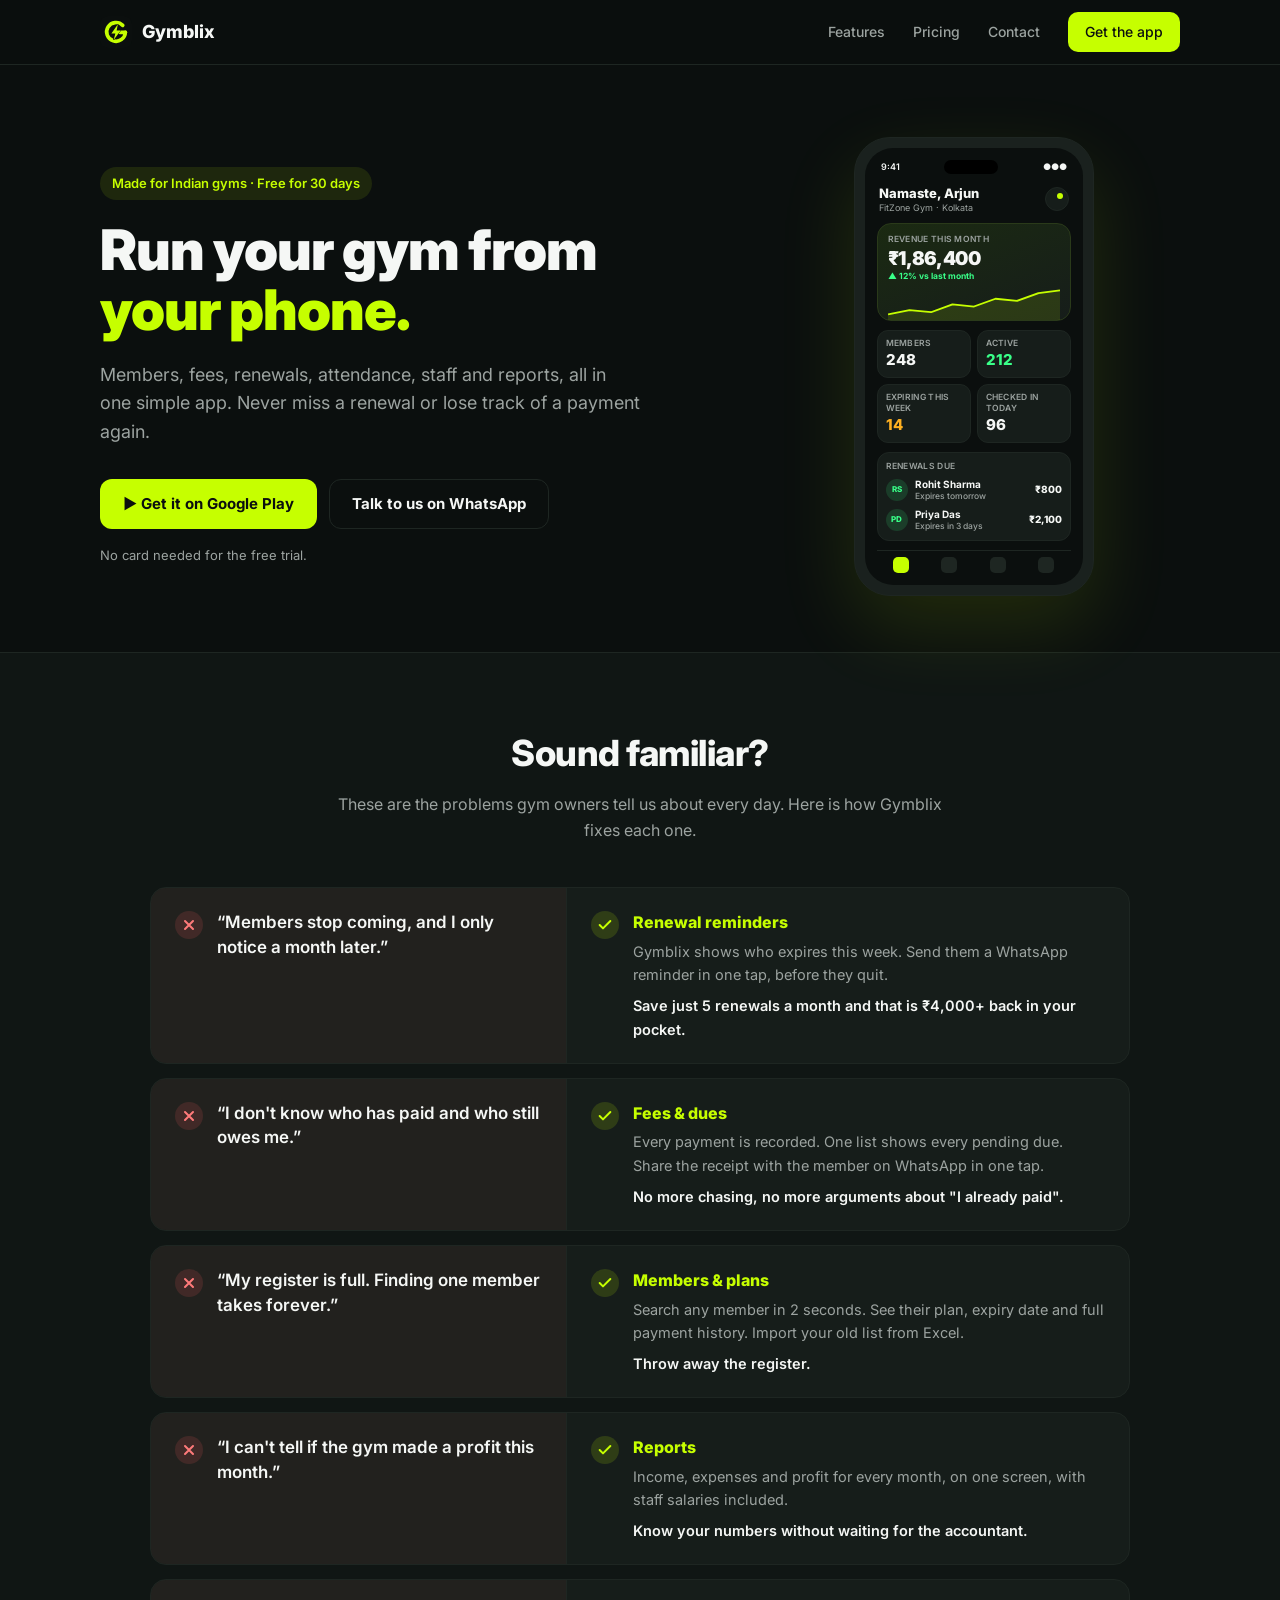
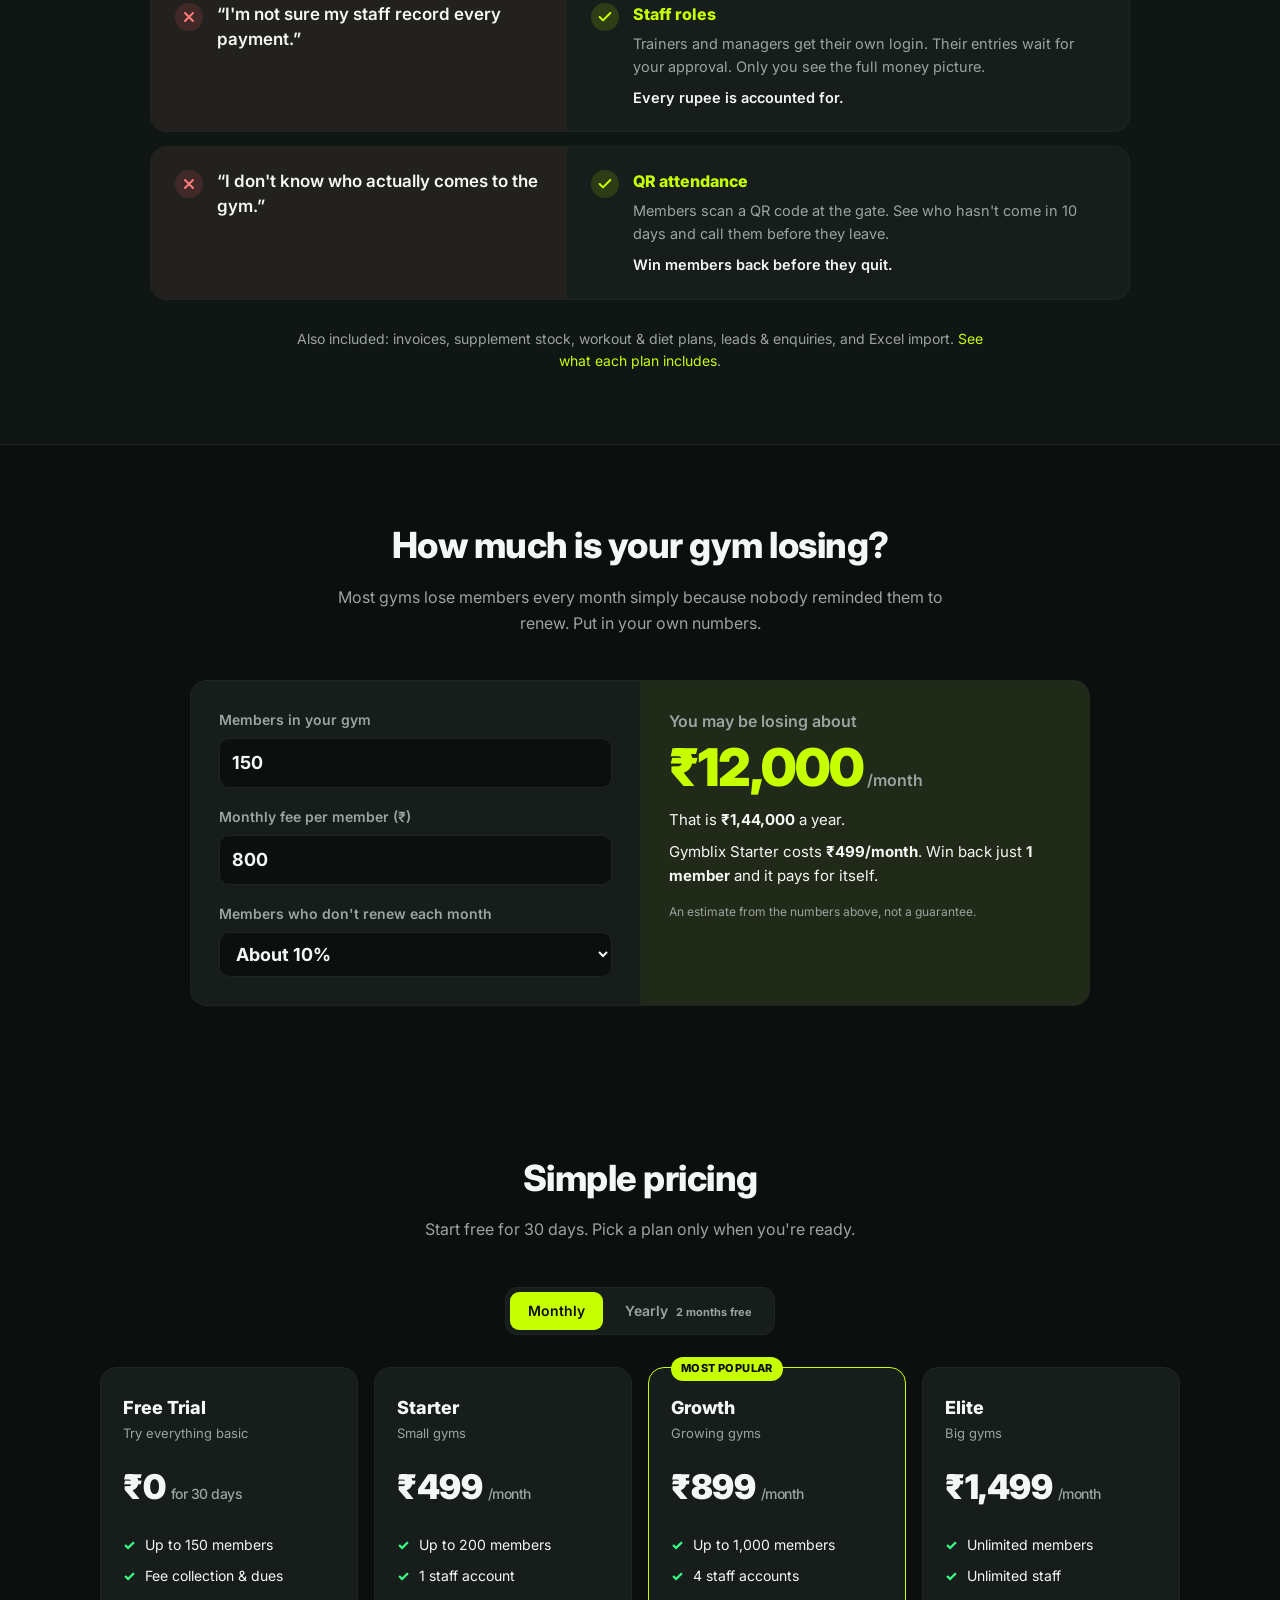
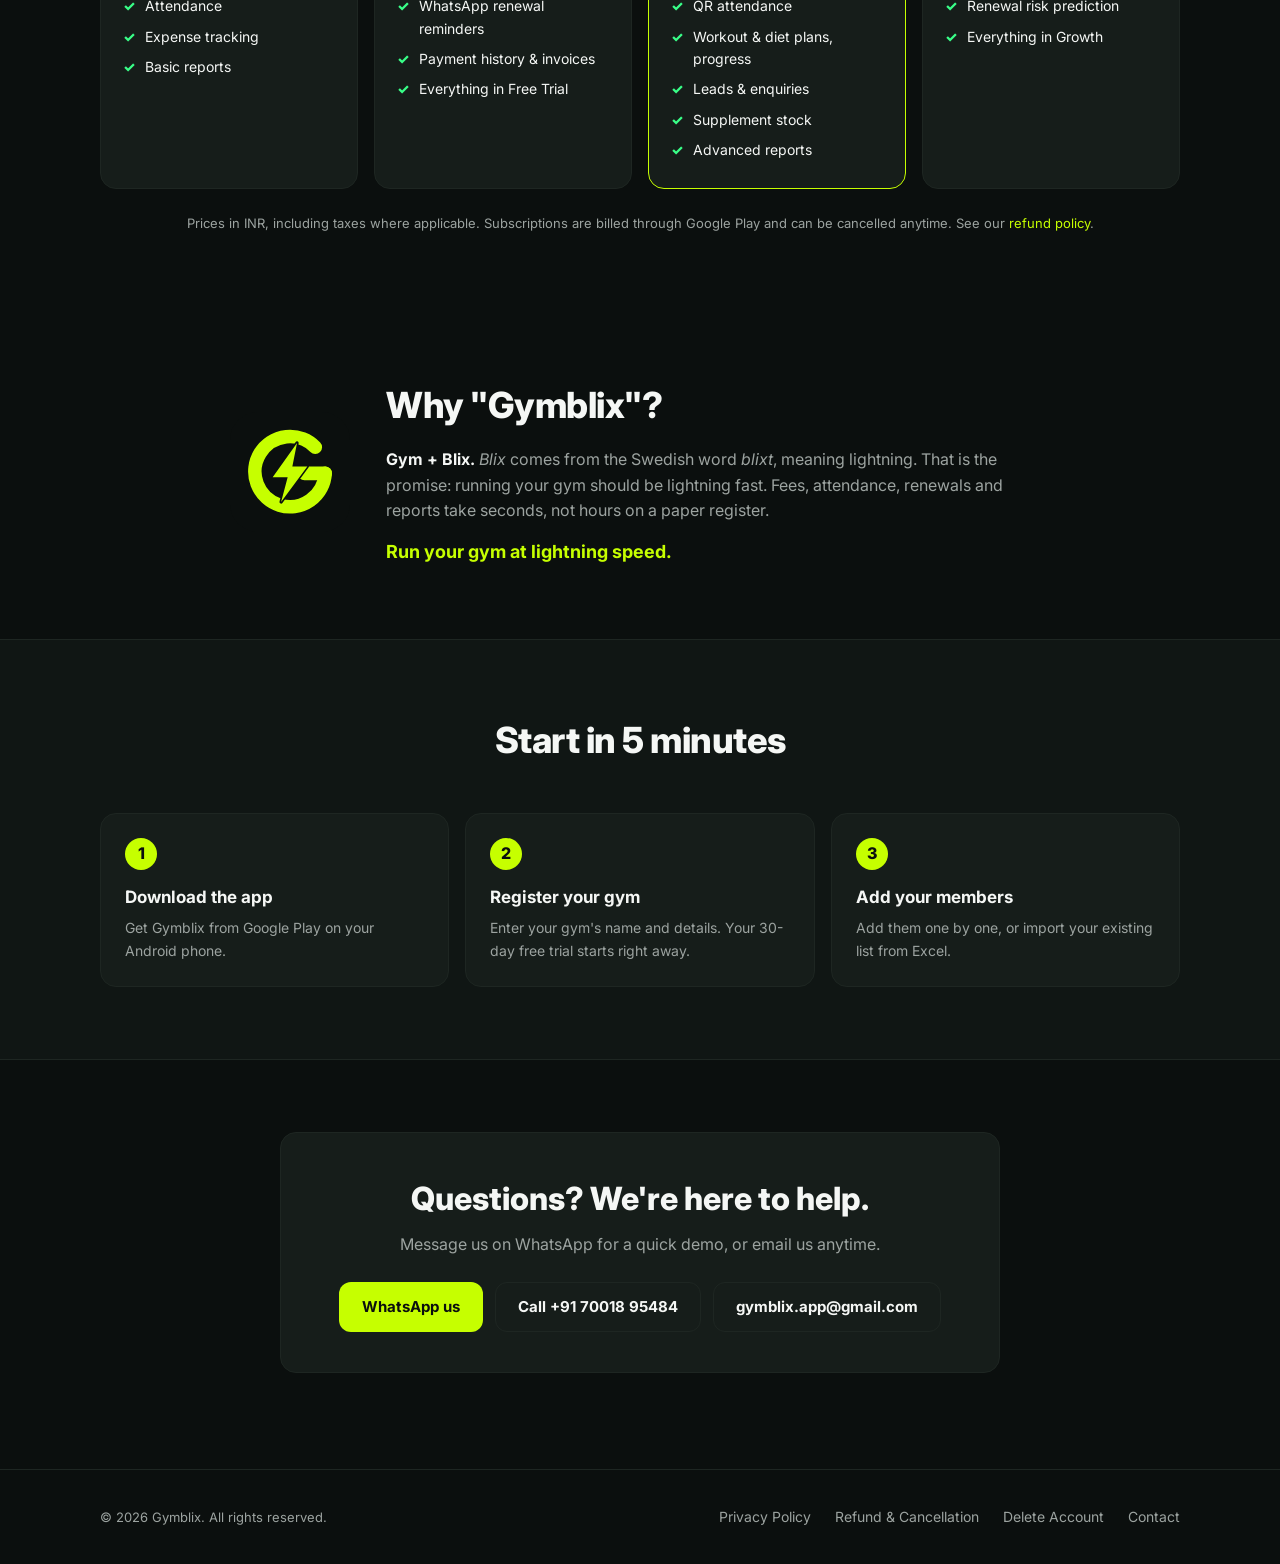
==== public/index.html @ 72734ed0 "feat(home): show gym owners' problems and how Gymblix solves each one The old features grid only lis" ====
<!DOCTYPE html>
<html lang="en">
<head>
<meta charset="utf-8">
<meta name="viewport" content="width=device-width, initial-scale=1">
<title>Gymblix — Gym Management App</title>
<meta name="description" content="Gymblix is a simple gym management app: members, fees, renewals, attendance, staff and reports in one place. Free for 30 days.">
<link rel="preconnect" href="https://fonts.googleapis.com">
<link rel="preconnect" href="https://fonts.gstatic.com" crossorigin>
<link href="https://fonts.googleapis.com/css2?family=Inter:wght@400;500;600;700;800;900&display=swap" rel="stylesheet">
<link rel="icon" type="image/svg+xml" href="assets/gymblix-logo.svg">
<link rel="icon" type="image/png" href="assets/gymblix-favicon.png">
<link rel="apple-touch-icon" href="assets/apple-touch-icon.png">
<link rel="stylesheet" href="styles.css">
</head>
<body>

<header class="site-header">
  <div class="container">
    <a class="logo" href="index.html"><img src="assets/gymblix-logo.svg" alt="">Gymblix</a>
    <nav class="nav">
      <a href="#features">Features</a>
      <a href="#pricing">Pricing</a>
      <a href="#contact">Contact</a>
      <!-- PLAY_STORE_LINK: works once the app is public on Google Play -->
      <a class="btn btn-primary btn-sm" href="https://play.google.com/store/apps/details?id=com.gymblix.app">Get the app</a>
    </nav>
  </div>
</header>

<main>

  <!-- Hero -->
  <div class="hero">
    <div class="container">
      <div>
        <span class="pill">Made for Indian gyms · Free for 30 days</span>
        <h1>Run your gym from <span>your phone.</span></h1>
        <p class="lead">
          Members, fees, renewals, attendance, staff and reports, all in one simple app.
          Never miss a renewal or lose track of a payment again.
        </p>
        <div class="hero-actions">
          <a class="btn btn-primary" href="https://play.google.com/store/apps/details?id=com.gymblix.app">▶ Get it on Google Play</a>
          <a class="btn btn-ghost" href="https://wa.me/917001895484" target="_blank" rel="noopener">Talk to us on WhatsApp</a>
        </div>
        <p class="hero-note">No card needed for the free trial.</p>
      </div>
      <div class="phone" role="img" aria-label="Gymblix dashboard: 248 members, 212 active, 14 expiring this week, ₹1,86,400 revenue this month">
        <div class="screen" aria-hidden="true">
          <div class="s-status"><span>9:41</span><span class="s-notch"></span><span>●●●</span></div>
          <div class="s-head">
            <div><div class="s-hi">Namaste, Arjun</div><div class="s-gym">FitZone Gym · Kolkata</div></div>
            <div class="s-bell"></div>
          </div>
          <div class="s-revenue">
            <div class="s-label">Revenue this month</div>
            <div class="s-big">₹1,86,400</div>
            <div class="s-up">▲ 12% vs last month</div>
            <svg viewBox="0 0 200 48" class="s-chart" preserveAspectRatio="none"><path d="M0 40 L25 34 L50 37 L75 26 L100 29 L125 18 L150 21 L175 10 L200 6" fill="none" stroke="#C6FF00" stroke-width="2.5" stroke-linejoin="round"/><path d="M0 40 L25 34 L50 37 L75 26 L100 29 L125 18 L150 21 L175 10 L200 6 L200 48 L0 48 Z" fill="rgba(198,255,0,0.12)"/></svg>
          </div>
          <div class="s-tiles">
            <div class="s-tile"><div class="s-label">Members</div><div class="s-num">248</div></div>
            <div class="s-tile"><div class="s-label">Active</div><div class="s-num mint">212</div></div>
            <div class="s-tile"><div class="s-label">Expiring this week</div><div class="s-num warn">14</div></div>
            <div class="s-tile"><div class="s-label">Checked in today</div><div class="s-num">96</div></div>
          </div>
          <div class="s-list">
            <div class="s-label">Renewals due</div>
            <div class="s-row"><span class="s-av">RS</span><span class="s-name">Rohit Sharma<small>Expires tomorrow</small></span><span class="s-amt">₹800</span></div>
            <div class="s-row"><span class="s-av">PD</span><span class="s-name">Priya Das<small>Expires in 3 days</small></span><span class="s-amt">₹2,100</span></div>
          </div>
          <div class="s-nav"><span class="on"></span><span></span><span></span><span></span></div>
        </div>
      </div>
    </div>
  </div>

  <!-- Problems → solutions -->
  <section id="features" class="alt">
    <div class="container">
      <div class="section-head">
        <h2>Sound familiar?</h2>
        <p>These are the problems gym owners tell us about every day. Here is how Gymblix fixes each one.</p>
      </div>
      <div class="ps-list">
        <article class="ps">
          <div class="ps-problem"><span class="ps-mark bad"><svg viewBox="0 0 24 24" width="16" height="16" fill="none" stroke="currentColor" stroke-width="3" stroke-linecap="round" aria-hidden="true"><path d="M18 6 6 18M6 6l12 12"/></svg></span><p>&ldquo;Members stop coming, and I only notice a month later.&rdquo;</p></div>
          <div class="ps-solution">
            <span class="ps-mark good"><svg viewBox="0 0 24 24" width="16" height="16" fill="none" stroke="currentColor" stroke-width="3" stroke-linecap="round" stroke-linejoin="round" aria-hidden="true"><path d="M20 6 9 17l-5-5"/></svg></span>
            <div>
              <h3>Renewal reminders</h3>
              <p>Gymblix shows who expires this week. Send them a WhatsApp reminder in one tap, before they quit.</p>
              <p class="ps-result">Save just 5 renewals a month and that is ₹4,000+ back in your pocket.</p>
            </div>
          </div>
        </article>
        <article class="ps">
          <div class="ps-problem"><span class="ps-mark bad"><svg viewBox="0 0 24 24" width="16" height="16" fill="none" stroke="currentColor" stroke-width="3" stroke-linecap="round" aria-hidden="true"><path d="M18 6 6 18M6 6l12 12"/></svg></span><p>&ldquo;I don't know who has paid and who still owes me.&rdquo;</p></div>
          <div class="ps-solution">
            <span class="ps-mark good"><svg viewBox="0 0 24 24" width="16" height="16" fill="none" stroke="currentColor" stroke-width="3" stroke-linecap="round" stroke-linejoin="round" aria-hidden="true"><path d="M20 6 9 17l-5-5"/></svg></span>
            <div>
              <h3>Fees &amp; dues</h3>
              <p>Every payment is recorded. One list shows every pending due. Share the receipt with the member on WhatsApp in one tap.</p>
              <p class="ps-result">No more chasing, no more arguments about "I already paid".</p>
            </div>
          </div>
        </article>
        <article class="ps">
          <div class="ps-problem"><span class="ps-mark bad"><svg viewBox="0 0 24 24" width="16" height="16" fill="none" stroke="currentColor" stroke-width="3" stroke-linecap="round" aria-hidden="true"><path d="M18 6 6 18M6 6l12 12"/></svg></span><p>&ldquo;My register is full. Finding one member takes forever.&rdquo;</p></div>
          <div class="ps-solution">
            <span class="ps-mark good"><svg viewBox="0 0 24 24" width="16" height="16" fill="none" stroke="currentColor" stroke-width="3" stroke-linecap="round" stroke-linejoin="round" aria-hidden="true"><path d="M20 6 9 17l-5-5"/></svg></span>
            <div>
              <h3>Members &amp; plans</h3>
              <p>Search any member in 2 seconds. See their plan, expiry date and full payment history. Import your old list from Excel.</p>
              <p class="ps-result">Throw away the register.</p>
            </div>
          </div>
        </article>
        <article class="ps">
          <div class="ps-problem"><span class="ps-mark bad"><svg viewBox="0 0 24 24" width="16" height="16" fill="none" stroke="currentColor" stroke-width="3" stroke-linecap="round" aria-hidden="true"><path d="M18 6 6 18M6 6l12 12"/></svg></span><p>&ldquo;I can't tell if the gym made a profit this month.&rdquo;</p></div>
          <div class="ps-solution">
            <span class="ps-mark good"><svg viewBox="0 0 24 24" width="16" height="16" fill="none" stroke="currentColor" stroke-width="3" stroke-linecap="round" stroke-linejoin="round" aria-hidden="true"><path d="M20 6 9 17l-5-5"/></svg></span>
            <div>
              <h3>Reports</h3>
              <p>Income, expenses and profit for every month, on one screen, with staff salaries included.</p>
              <p class="ps-result">Know your numbers without waiting for the accountant.</p>
            </div>
          </div>
        </article>
        <article class="ps">
          <div class="ps-problem"><span class="ps-mark bad"><svg viewBox="0 0 24 24" width="16" height="16" fill="none" stroke="currentColor" stroke-width="3" stroke-linecap="round" aria-hidden="true"><path d="M18 6 6 18M6 6l12 12"/></svg></span><p>&ldquo;I'm not sure my staff record every payment.&rdquo;</p></div>
          <div class="ps-solution">
            <span class="ps-mark good"><svg viewBox="0 0 24 24" width="16" height="16" fill="none" stroke="currentColor" stroke-width="3" stroke-linecap="round" stroke-linejoin="round" aria-hidden="true"><path d="M20 6 9 17l-5-5"/></svg></span>
            <div>
              <h3>Staff roles</h3>
              <p>Trainers and managers get their own login. Their entries wait for your approval. Only you see the full money picture.</p>
              <p class="ps-result">Every rupee is accounted for.</p>
            </div>
          </div>
        </article>
        <article class="ps">
          <div class="ps-problem"><span class="ps-mark bad"><svg viewBox="0 0 24 24" width="16" height="16" fill="none" stroke="currentColor" stroke-width="3" stroke-linecap="round" aria-hidden="true"><path d="M18 6 6 18M6 6l12 12"/></svg></span><p>&ldquo;I don't know who actually comes to the gym.&rdquo;</p></div>
          <div class="ps-solution">
            <span class="ps-mark good"><svg viewBox="0 0 24 24" width="16" height="16" fill="none" stroke="currentColor" stroke-width="3" stroke-linecap="round" stroke-linejoin="round" aria-hidden="true"><path d="M20 6 9 17l-5-5"/></svg></span>
            <div>
              <h3>QR attendance</h3>
              <p>Members scan a QR code at the gate. See who hasn't come in 10 days and call them before they leave.</p>
              <p class="ps-result">Win members back before they quit.</p>
            </div>
          </div>
        </article>
      </div>
      <p class="ps-more">Also included: invoices, supplement stock, workout &amp; diet plans, leads &amp; enquiries, and Excel import. <a href="#pricing">See what each plan includes</a>.</p>
    </div>
  </section>

  <!-- Loss calculator -->
  <section id="calculator">
    <div class="container">
      <div class="section-head">
        <h2>How much is your gym losing?</h2>
        <p>Most gyms lose members every month simply because nobody reminded them to renew. Put in your own numbers.</p>
      </div>
      <div class="calc">
        <div class="calc-inputs">
          <label>Members in your gym<input type="number" id="c-members" value="150" min="1" inputmode="numeric"></label>
          <label>Monthly fee per member (₹)<input type="number" id="c-fee" value="800" min="1" inputmode="numeric"></label>
          <label>Members who don't renew each month<select id="c-rate"><option value="5">About 5%</option><option value="10" selected>About 10%</option><option value="15">About 15%</option><option value="20">About 20%</option></select></label>
        </div>
        <div class="calc-result" aria-live="polite">
          <p class="calc-label">You may be losing about</p>
          <p class="calc-big"><span id="c-loss">₹12,000</span><small>/month</small></p>
          <p class="calc-sub">That is <strong id="c-year">₹1,44,000</strong> a year.</p>
          <p class="calc-sub">Gymblix Starter costs <strong>₹499/month</strong>. Win back just <strong id="c-one">1 member</strong> and it pays for itself.</p>
          <p class="calc-note">An estimate from the numbers above, not a guarantee.</p>
        </div>
      </div>
    </div>
  </section>

  <!-- Trusted by — HIDDEN until we have real gyms.
       To show it: remove the word "hidden" below, then replace the
       example gyms/quotes with real ones (with the owner's permission). -->
  <section id="trusted" class="trusted" hidden>
    <div class="container">
      <div class="section-head">
        <h2>Gyms already running on Gymblix</h2>
      </div>
      <div class="gym-names">
        <span>Gym Name 1 · City</span>
        <span>Gym Name 2 · City</span>
        <span>Gym Name 3 · City</span>
      </div>
      <div class="grid-3">
        <figure class="quote">
          <blockquote>"Owner's words about Gymblix go here."</blockquote>
          <figcaption><strong>Owner Name</strong>Gym Name, City</figcaption>
        </figure>
        <figure class="quote">
          <blockquote>"Owner's words about Gymblix go here."</blockquote>
          <figcaption><strong>Owner Name</strong>Gym Name, City</figcaption>
        </figure>
        <figure class="quote">
          <blockquote>"Owner's words about Gymblix go here."</blockquote>
          <figcaption><strong>Owner Name</strong>Gym Name, City</figcaption>
        </figure>
      </div>
    </div>
  </section>

  <!-- Pricing -->
  <section id="pricing">
    <div class="container">
      <div class="section-head">
        <h2>Simple pricing</h2>
        <p>Start free for 30 days. Pick a plan only when you're ready.</p>
      </div>

      <div class="billing-toggle" role="group" aria-label="Billing period">
        <button type="button" data-period="monthly" aria-pressed="true">Monthly</button>
        <button type="button" data-period="annual" aria-pressed="false">Yearly <span class="save">2 months free</span></button>
      </div>

      <div class="grid-4">
        <div class="plan">
          <h3>Free Trial</h3>
          <p class="for">Try everything basic</p>
          <div class="price">₹0 <small>for 30 days</small></div>
          <ul>
            <li>Up to 150 members</li>
            <li>Fee collection &amp; dues</li>
            <li>Attendance</li>
            <li>Expense tracking</li>
            <li>Basic reports</li>
          </ul>
        </div>

        <div class="plan">
          <h3>Starter</h3>
          <p class="for">Small gyms</p>
          <div class="price" data-monthly="₹499" data-annual="₹4,990"><span class="amount">₹499</span> <small class="per">/month</small></div>
          <ul>
            <li>Up to 200 members</li>
            <li>1 staff account</li>
            <li>WhatsApp renewal reminders</li>
            <li>Payment history &amp; invoices</li>
            <li>Everything in Free Trial</li>
          </ul>
        </div>

        <div class="plan popular">
          <span class="tag">Most popular</span>
          <h3>Growth</h3>
          <p class="for">Growing gyms</p>
          <div class="price" data-monthly="₹899" data-annual="₹8,990"><span class="amount">₹899</span> <small class="per">/month</small></div>
          <ul>
            <li>Up to 1,000 members</li>
            <li>4 staff accounts</li>
            <li>QR attendance</li>
            <li>Workout &amp; diet plans, progress</li>
            <li>Leads &amp; enquiries</li>
            <li>Supplement stock</li>
            <li>Advanced reports</li>
          </ul>
        </div>

        <div class="plan">
          <h3>Elite</h3>
          <p class="for">Big gyms</p>
          <div class="price" data-monthly="₹1,499" data-annual="₹14,990"><span class="amount">₹1,499</span> <small class="per">/month</small></div>
          <ul>
            <li>Unlimited members</li>
            <li>Unlimited staff</li>
            <li>Renewal risk prediction</li>
            <li>Everything in Growth</li>
          </ul>
        </div>
      </div>

      <p class="pricing-note">
        Prices in INR, including taxes where applicable. Subscriptions are billed through Google Play
        and can be cancelled anytime. See our <a href="refund.html">refund policy</a>.
      </p>
    </div>
  </section>

  <!-- Name meaning -->
  <section id="why-gymblix">
    <div class="container">
      <div class="why-name">
        <img src="assets/gymblix-logo.svg" alt="Gymblix logo: a G with a lightning bolt" width="120" height="120">
        <div>
          <h2>Why "Gymblix"?</h2>
          <p><strong>Gym + Blix.</strong> <em>Blix</em> comes from the Swedish word <em>blixt</em>, meaning lightning. That is the promise: running your gym should be lightning fast. Fees, attendance, renewals and reports take seconds, not hours on a paper register.</p>
          <p class="why-tag">Run your gym at lightning speed.</p>
        </div>
      </div>
    </div>
  </section>

  <!-- How to start -->
  <section class="alt">
    <div class="container">
      <div class="section-head">
        <h2>Start in 5 minutes</h2>
      </div>
      <div class="grid-3">
        <div class="feature">
          <div class="step-num">1</div>
          <h3>Download the app</h3>
          <p>Get Gymblix from Google Play on your Android phone.</p>
        </div>
        <div class="feature">
          <div class="step-num">2</div>
          <h3>Register your gym</h3>
          <p>Enter your gym's name and details. Your 30-day free trial starts right away.</p>
        </div>
        <div class="feature">
          <div class="step-num">3</div>
          <h3>Add your members</h3>
          <p>Add them one by one, or import your existing list from Excel.</p>
        </div>
      </div>
    </div>
  </section>

  <!-- Contact -->
  <section id="contact">
    <div class="container">
      <div class="contact-card">
        <h2>Questions? We're here to help.</h2>
        <p>Message us on WhatsApp for a quick demo, or email us anytime.</p>
        <div class="contact-actions">
          <a class="btn btn-primary" href="https://wa.me/917001895484" target="_blank" rel="noopener">WhatsApp us</a>
          <a class="btn btn-ghost" href="tel:+917001895484">Call +91 70018 95484</a>
          <a class="btn btn-ghost" href="mailto:gymblix.app@gmail.com">gymblix.app@gmail.com</a>
        </div>
      </div>
    </div>
  </section>

</main>

<footer class="site-footer">
  <div class="container">
    <div class="copyright">© 2026 Gymblix. All rights reserved.</div>
    <nav class="footer-links">
      <a href="privacy.html">Privacy Policy</a>
      <a href="refund.html">Refund &amp; Cancellation</a>
      <a href="delete-account.html">Delete Account</a>
      <a href="mailto:gymblix.app@gmail.com">Contact</a>
    </nav>
  </div>
</footer>

<script>
  // Monthly / yearly price toggle
  document.querySelectorAll('.billing-toggle button').forEach(function (btn) {
    btn.addEventListener('click', function () {
      var period = btn.dataset.period;
      document.querySelectorAll('.billing-toggle button').forEach(function (b) {
        b.setAttribute('aria-pressed', String(b === btn));
      });
      document.querySelectorAll('.price[data-monthly]').forEach(function (p) {
        p.querySelector('.amount').textContent = p.dataset[period];
        p.querySelector('.per').textContent = period === 'annual' ? '/year' : '/month';
      });
    });
  });

  // Loss calculator
  (function () {
    var m = document.getElementById('c-members'), f = document.getElementById('c-fee'), r = document.getElementById('c-rate');
    if (!m) return;
    var inr = function (n) { return '₹' + Math.round(n).toLocaleString('en-IN'); };
    function calc() {
      var members = Math.max(0, +m.value || 0), fee = Math.max(0, +f.value || 0), rate = +r.value / 100;
      var loss = members * rate * fee;
      document.getElementById('c-loss').textContent = inr(loss);
      document.getElementById('c-year').textContent = inr(loss * 12);
      var need = fee > 0 ? Math.max(1, Math.ceil(499 / fee)) : 1;
      document.getElementById('c-one').textContent = need + (need === 1 ? ' member' : ' members');
    }
    [m, f, r].forEach(function (el) { el.addEventListener('input', calc); });
    calc();
  })();
</script>
</body>
</html>
---- public/styles.css ----
/* Gymblix site — shared styles for every page */
*, *::before, *::after { box-sizing: border-box; margin: 0; padding: 0; }

:root {
  --bg:      #0B0F0E;
  --bg-2:    #101614;
  --card:    #161D1A;
  --border:  #1E2622;
  --volt:    #C6FF00;
  --mint:    #39FF88;
  --text:    #F5F7F5;
  --muted:   #9CA3A0;
  --on-volt: #0B0F0E;
  --radius:  16px;
}

html { scroll-behavior: smooth; }
body {
  background: var(--bg);
  color: var(--text);
  font-family: 'Inter', system-ui, -apple-system, sans-serif;
  -webkit-font-smoothing: antialiased;
  line-height: 1.6;
}
img { max-width: 100%; display: block; }
a { color: var(--volt); text-decoration: none; }
a:hover { text-decoration: underline; }

.container { max-width: 1120px; margin: 0 auto; padding: 0 20px; }

/* ── Header ─────────────────────────────── */
.site-header {
  position: sticky; top: 0; z-index: 10;
  background: rgba(11, 15, 14, 0.88);
  backdrop-filter: blur(10px);
  border-bottom: 1px solid var(--border);
}
.site-header .container {
  display: flex; align-items: center; justify-content: space-between;
  height: 64px; gap: 16px;
}
.logo { display: flex; align-items: center; gap: 10px; color: var(--text); font-weight: 800; font-size: 18px; }
.logo:hover { text-decoration: none; }
.logo img { width: 32px; height: 32px; border-radius: 8px; }
.nav { display: flex; align-items: center; gap: 28px; }
.nav a { color: var(--muted); font-size: 14px; font-weight: 500; }
.nav a:hover { color: var(--text); text-decoration: none; }

/* ── Buttons ────────────────────────────── */
.btn {
  display: inline-flex; align-items: center; justify-content: center; gap: 8px;
  padding: 12px 22px; border-radius: 12px;
  font-weight: 700; font-size: 15px; border: 1px solid transparent;
  transition: transform .15s ease, background .15s ease;
}
.btn:hover { text-decoration: none; transform: translateY(-1px); }
.btn-primary { background: var(--volt); color: var(--on-volt); }
.btn-ghost { background: transparent; color: var(--text); border-color: var(--border); }
.btn-ghost:hover { background: var(--card); }
.btn-sm { padding: 8px 16px; font-size: 14px; border-radius: 10px; }

/* ── Hero ───────────────────────────────── */
.hero { padding: 72px 0 56px; }
.hero .container { display: grid; grid-template-columns: 1.2fr 0.8fr; gap: 48px; align-items: center; }
.pill {
  display: inline-block; padding: 6px 12px; border-radius: 999px;
  background: rgba(198, 255, 0, 0.1); color: var(--volt);
  font-size: 13px; font-weight: 600; margin-bottom: 20px;
}
.hero h1 {
  font-size: clamp(34px, 6vw, 56px); line-height: 1.08;
  font-weight: 900; letter-spacing: -1px; margin-bottom: 20px;
}
.hero h1 span { color: var(--volt); }
.hero p.lead { color: var(--muted); font-size: 18px; max-width: 540px; margin-bottom: 32px; }
.hero-actions { display: flex; flex-wrap: wrap; gap: 12px; }
.hero-note { color: var(--muted); font-size: 13px; margin-top: 16px; }

.phone {
  justify-self: center;
  width: 240px; padding: 10px; border-radius: 36px;
  background: #1A211E; border: 1px solid var(--border);
  box-shadow: 0 30px 80px rgba(198, 255, 0, 0.12);
}
.phone img { border-radius: 28px; width: 100%; }

/* ── Sections ───────────────────────────── */
section { padding: 72px 0; }
section.alt { background: var(--bg-2); border-top: 1px solid var(--border); border-bottom: 1px solid var(--border); }
.section-head { text-align: center; max-width: 620px; margin: 0 auto 44px; }
.section-head h2 { font-size: clamp(26px, 4vw, 36px); font-weight: 800; letter-spacing: -0.5px; margin-bottom: 10px; }
.section-head p { color: var(--muted); }

.grid-3 { display: grid; grid-template-columns: repeat(3, 1fr); gap: 16px; }
.feature {
  background: var(--card); border: 1px solid var(--border);
  border-radius: var(--radius); padding: 24px;
}
.feature .icon {
  width: 40px; height: 40px; border-radius: 10px;
  display: grid; place-items: center; color: var(--mint);
  background: rgba(57, 255, 136, 0.1); margin-bottom: 14px;
}
.feature h3 { font-size: 17px; font-weight: 700; margin-bottom: 6px; }
.feature p { color: var(--muted); font-size: 14px; }

/* ── Pricing ────────────────────────────── */
.billing-toggle {
  display: flex; justify-content: center; gap: 4px; margin: 0 auto 32px;
  background: var(--card); border: 1px solid var(--border);
  border-radius: 12px; padding: 4px; width: max-content;
}
.billing-toggle button {
  font: inherit; font-size: 14px; font-weight: 600; cursor: pointer;
  border: 0; border-radius: 9px; padding: 8px 18px;
  background: transparent; color: var(--muted);
}
.billing-toggle button[aria-pressed="true"] { background: var(--volt); color: var(--on-volt); }
.save { font-size: 11px; font-weight: 700; margin-left: 4px; }

.grid-4 { display: grid; grid-template-columns: repeat(4, 1fr); gap: 16px; }
.plan {
  background: var(--card); border: 1px solid var(--border);
  border-radius: var(--radius); padding: 26px 22px;
  display: flex; flex-direction: column;
}
.plan.popular { border-color: var(--volt); position: relative; }
.plan .tag {
  position: absolute; top: -11px; left: 22px;
  background: var(--volt); color: var(--on-volt);
  font-size: 11px; font-weight: 800; padding: 3px 10px; border-radius: 999px;
  text-transform: uppercase; letter-spacing: .4px;
}
.plan h3 { font-size: 18px; font-weight: 800; }
.plan .for { color: var(--muted); font-size: 13px; margin-bottom: 16px; }
.price { font-size: 34px; font-weight: 900; letter-spacing: -0.5px; }
.price small { font-size: 14px; font-weight: 500; color: var(--muted); }
.plan ul { list-style: none; margin: 20px 0 0; display: grid; gap: 8px; }
.plan li { font-size: 14px; color: var(--text); padding-left: 22px; position: relative; }
.plan li::before { content: "✓"; position: absolute; left: 0; color: var(--mint); font-weight: 800; }
.pricing-note { text-align: center; color: var(--muted); font-size: 13px; margin-top: 24px; }

/* ── Steps ──────────────────────────────── */
.step-num {
  width: 32px; height: 32px; border-radius: 50%;
  background: var(--volt); color: var(--on-volt);
  display: grid; place-items: center; font-weight: 800; margin-bottom: 14px;
}

/* ── Contact ────────────────────────────── */
.contact-card {
  background: var(--card); border: 1px solid var(--border);
  border-radius: var(--radius); padding: 40px 24px; text-align: center;
  max-width: 720px; margin: 0 auto;
}
.contact-card h2 { font-size: clamp(24px, 4vw, 32px); font-weight: 800; margin-bottom: 8px; }
.contact-card p { color: var(--muted); margin-bottom: 24px; }
.contact-actions { display: flex; flex-wrap: wrap; justify-content: center; gap: 12px; }

/* ── Legal pages ────────────────────────── */
.legal { max-width: 760px; margin: 0 auto; padding: 56px 20px 40px; }
.legal h1 { font-size: clamp(28px, 5vw, 38px); font-weight: 900; letter-spacing: -0.5px; margin-bottom: 8px; }
.legal .updated { color: var(--muted); font-size: 13px; margin-bottom: 36px; }
.legal h2 { font-size: 19px; font-weight: 700; color: var(--mint); margin: 36px 0 12px; }
.legal h3 { font-size: 15px; font-weight: 700; margin: 20px 0 8px; }
.legal p, .legal li { font-size: 15px; margin-bottom: 12px; }
.legal ul, .legal ol { padding-left: 20px; margin-bottom: 12px; }
.legal li { margin-bottom: 6px; }
.legal .card {
  background: var(--card); border: 1px solid var(--border);
  border-radius: 14px; padding: 20px 22px; margin: 16px 0;
}
.legal .card > :last-child { margin-bottom: 0; }
.legal table { width: 100%; border-collapse: collapse; margin: 16px 0; font-size: 14px; }
.legal th, .legal td { text-align: left; padding: 10px 12px; border-bottom: 1px solid var(--border); vertical-align: top; }
.legal th { color: var(--muted); font-weight: 600; font-size: 12px; text-transform: uppercase; letter-spacing: .4px; }
.legal code { background: var(--border); padding: 1px 6px; border-radius: 4px; font-size: 14px; }

/* ── Footer ─────────────────────────────── */
.site-footer { border-top: 1px solid var(--border); padding: 36px 0; margin-top: 24px; }
.site-footer .container { display: flex; flex-wrap: wrap; justify-content: space-between; gap: 20px; align-items: center; }
.footer-links { display: flex; flex-wrap: wrap; gap: 8px 24px; }
.footer-links a { color: var(--muted); font-size: 14px; }
.footer-links a:hover { color: var(--text); }
.copyright { color: var(--muted); font-size: 13px; }

/* ── Responsive ─────────────────────────── */
@media (max-width: 900px) {
  .grid-4 { grid-template-columns: repeat(2, 1fr); }
  .grid-3 { grid-template-columns: repeat(2, 1fr); }
}
@media (max-width: 720px) {
  .nav a:not(.btn) { display: none; }
  .hero { padding: 48px 0 32px; }
  .hero .container { grid-template-columns: 1fr; text-align: center; }
  .hero p.lead { margin-left: auto; margin-right: auto; }
  .hero-actions { justify-content: center; }
  .phone { width: 200px; }
  section { padding: 56px 0; }
  .grid-3, .grid-4 { grid-template-columns: 1fr; }
  .site-footer .container { flex-direction: column; text-align: center; }
  .footer-links { justify-content: center; }
}

/* Nav links are muted; keep the primary button readable */
.nav a.btn-primary, .nav a.btn-primary:hover { color: var(--on-volt); }

/* ── Hero phone: dashboard mockup built in HTML ── */
.screen {
  border-radius: 28px; background: #0B0F0E; overflow: hidden;
  padding: 12px 12px 10px; font-size: 10px; line-height: 1.3; color: var(--text);
  display: flex; flex-direction: column; gap: 9px; text-align: left;
}
.s-status { display: flex; justify-content: space-between; align-items: center; font-size: 9px; font-weight: 600; padding: 0 4px; }
.s-notch { width: 54px; height: 14px; background: #000; border-radius: 10px; }
.s-head { display: flex; justify-content: space-between; align-items: center; padding: 2px 2px 0; }
.s-hi { font-size: 13px; font-weight: 800; }
.s-gym { color: var(--muted); font-size: 9px; }
.s-bell { width: 24px; height: 24px; border-radius: 50%; background: var(--card); border: 1px solid var(--border); position: relative; }
.s-bell::after { content: ""; position: absolute; top: 5px; right: 5px; width: 6px; height: 6px; border-radius: 50%; background: var(--volt); }
.s-revenue { background: linear-gradient(160deg, #1B2A12, var(--card)); border: 1px solid #2A3A1A; border-radius: 14px; padding: 10px 10px 0; }
.s-label { color: var(--muted); font-size: 8.5px; font-weight: 600; text-transform: uppercase; letter-spacing: .3px; }
.s-big { font-size: 19px; font-weight: 900; letter-spacing: -0.3px; margin-top: 2px; }
.s-up { color: var(--mint); font-size: 8.5px; font-weight: 700; }
.s-chart { width: 100%; height: 34px; display: block; margin-top: 4px; }
.s-tiles { display: grid; grid-template-columns: 1fr 1fr; gap: 6px; }
.s-tile { background: var(--card); border: 1px solid var(--border); border-radius: 11px; padding: 7px 8px; }
.s-num { font-size: 15px; font-weight: 800; margin-top: 1px; }
.s-num.mint { color: var(--mint); }
.s-num.warn { color: #FFB020; }
.s-list { background: var(--card); border: 1px solid var(--border); border-radius: 12px; padding: 8px; display: grid; gap: 6px; }
.s-row { display: flex; align-items: center; gap: 7px; }
.s-av { width: 22px; height: 22px; border-radius: 50%; background: rgba(57,255,136,.14); color: var(--mint); font-size: 8px; font-weight: 800; display: grid; place-items: center; flex: none; }
.s-name { flex: 1; font-weight: 700; font-size: 10px; display: flex; flex-direction: column; }
.s-name small { color: var(--muted); font-weight: 500; font-size: 8.5px; }
.s-amt { font-weight: 800; font-size: 10px; }
.s-nav { display: flex; justify-content: space-around; padding: 6px 0 2px; border-top: 1px solid var(--border); }
.s-nav span { width: 16px; height: 16px; border-radius: 5px; background: var(--border); }
.s-nav span.on { background: var(--volt); }

/* ── Trusted by (hidden until real gyms are added) ── */
.trusted[hidden] { display: none; }
.gym-names { display: flex; flex-wrap: wrap; justify-content: center; gap: 10px 14px; margin-bottom: 32px; }
.gym-names span {
  padding: 8px 16px; border-radius: 999px; font-weight: 700; font-size: 14px;
  background: var(--card); border: 1px solid var(--border);
}
.quote { background: var(--card); border: 1px solid var(--border); border-radius: var(--radius); padding: 24px; margin: 0; }
.quote blockquote { font-size: 15px; margin-bottom: 16px; }
.quote figcaption { color: var(--muted); font-size: 13px; display: flex; flex-direction: column; }
.quote figcaption strong { color: var(--text); font-size: 14px; }

/* Name meaning */
.why-name { display: flex; align-items: center; gap: 36px; max-width: 820px; margin: 0 auto; }
.why-name img { flex: none; width: 120px; height: 120px; border-radius: 28px; }
.why-name h2 { font-size: clamp(26px, 4vw, 36px); font-weight: 800; letter-spacing: -0.5px; margin-bottom: 12px; }
.why-name p { color: var(--muted); margin-bottom: 10px; }
.why-name strong { color: var(--text); }
.why-name .why-tag { color: var(--volt); font-weight: 700; font-size: 18px; margin: 14px 0 0; }
@media (max-width: 720px) {
  .why-name { flex-direction: column; text-align: center; gap: 20px; }
  .why-name img { width: 96px; height: 96px; }
}

/* ── Problem → solution ─────────────────── */
.ps-list { display: grid; gap: 14px; max-width: 980px; margin: 0 auto; }
.ps {
  display: grid; grid-template-columns: 0.85fr 1.15fr;
  background: var(--card); border: 1px solid var(--border); border-radius: var(--radius); overflow: hidden;
}
.ps-problem, .ps-solution { display: flex; gap: 14px; padding: 22px 24px; align-items: flex-start; }
.ps-problem { background: rgba(255, 92, 92, 0.05); border-right: 1px solid var(--border); }
.ps-problem p { font-size: 17px; font-weight: 600; line-height: 1.45; color: var(--text); }
.ps-mark { flex: none; width: 28px; height: 28px; border-radius: 50%; display: grid; place-items: center; margin-top: 1px; }
.ps-mark.bad { background: rgba(255, 92, 92, 0.14); color: #FF7A7A; }
.ps-mark.good { background: rgba(198, 255, 0, 0.14); color: var(--volt); }
.ps-solution h3 { font-size: 16px; font-weight: 800; color: var(--volt); margin-bottom: 4px; }
.ps-solution p { color: var(--muted); font-size: 14.5px; }
.ps-solution .ps-result { color: var(--text); font-weight: 600; margin-top: 8px; }
.ps-more { text-align: center; color: var(--muted); font-size: 14px; max-width: 700px; margin: 28px auto 0; }

/* ── Loss calculator ────────────────────── */
.calc {
  display: grid; grid-template-columns: 1fr 1fr; gap: 0; max-width: 900px; margin: 0 auto;
  background: var(--card); border: 1px solid var(--border); border-radius: var(--radius); overflow: hidden;
}
.calc-inputs { display: grid; gap: 18px; padding: 28px; }
.calc-inputs label { display: grid; gap: 6px; font-size: 14px; font-weight: 600; color: var(--muted); }
.calc-inputs input, .calc-inputs select {
  font: inherit; font-size: 18px; font-weight: 700; color: var(--text);
  background: var(--bg); border: 1px solid var(--border); border-radius: 10px; padding: 10px 12px; width: 100%;
}
.calc-inputs input:focus, .calc-inputs select:focus { outline: 2px solid var(--volt); outline-offset: 1px; }
.calc-result { padding: 28px; background: rgba(198, 255, 0, 0.06); border-left: 1px solid var(--border); }
.calc-label { color: var(--muted); font-weight: 600; }
.calc-big { font-size: clamp(36px, 6vw, 52px); font-weight: 900; color: var(--volt); letter-spacing: -1px; line-height: 1.1; margin: 4px 0 12px; }
.calc-big small { font-size: 16px; font-weight: 600; color: var(--muted); letter-spacing: 0; margin-left: 4px; }
.calc-sub { color: var(--text); font-size: 15px; margin-bottom: 8px; }
.calc-note { color: var(--muted); font-size: 12px; margin-top: 14px; }

@media (max-width: 720px) {
  .ps, .calc { grid-template-columns: 1fr; }
  .ps-problem { border-right: 0; border-bottom: 1px solid var(--border); }
  .ps-problem, .ps-solution { padding: 18px; }
  .ps-problem p { font-size: 16px; }
  .calc-result { border-left: 0; border-top: 1px solid var(--border); }
  .calc-inputs, .calc-result { padding: 22px 18px; }
}
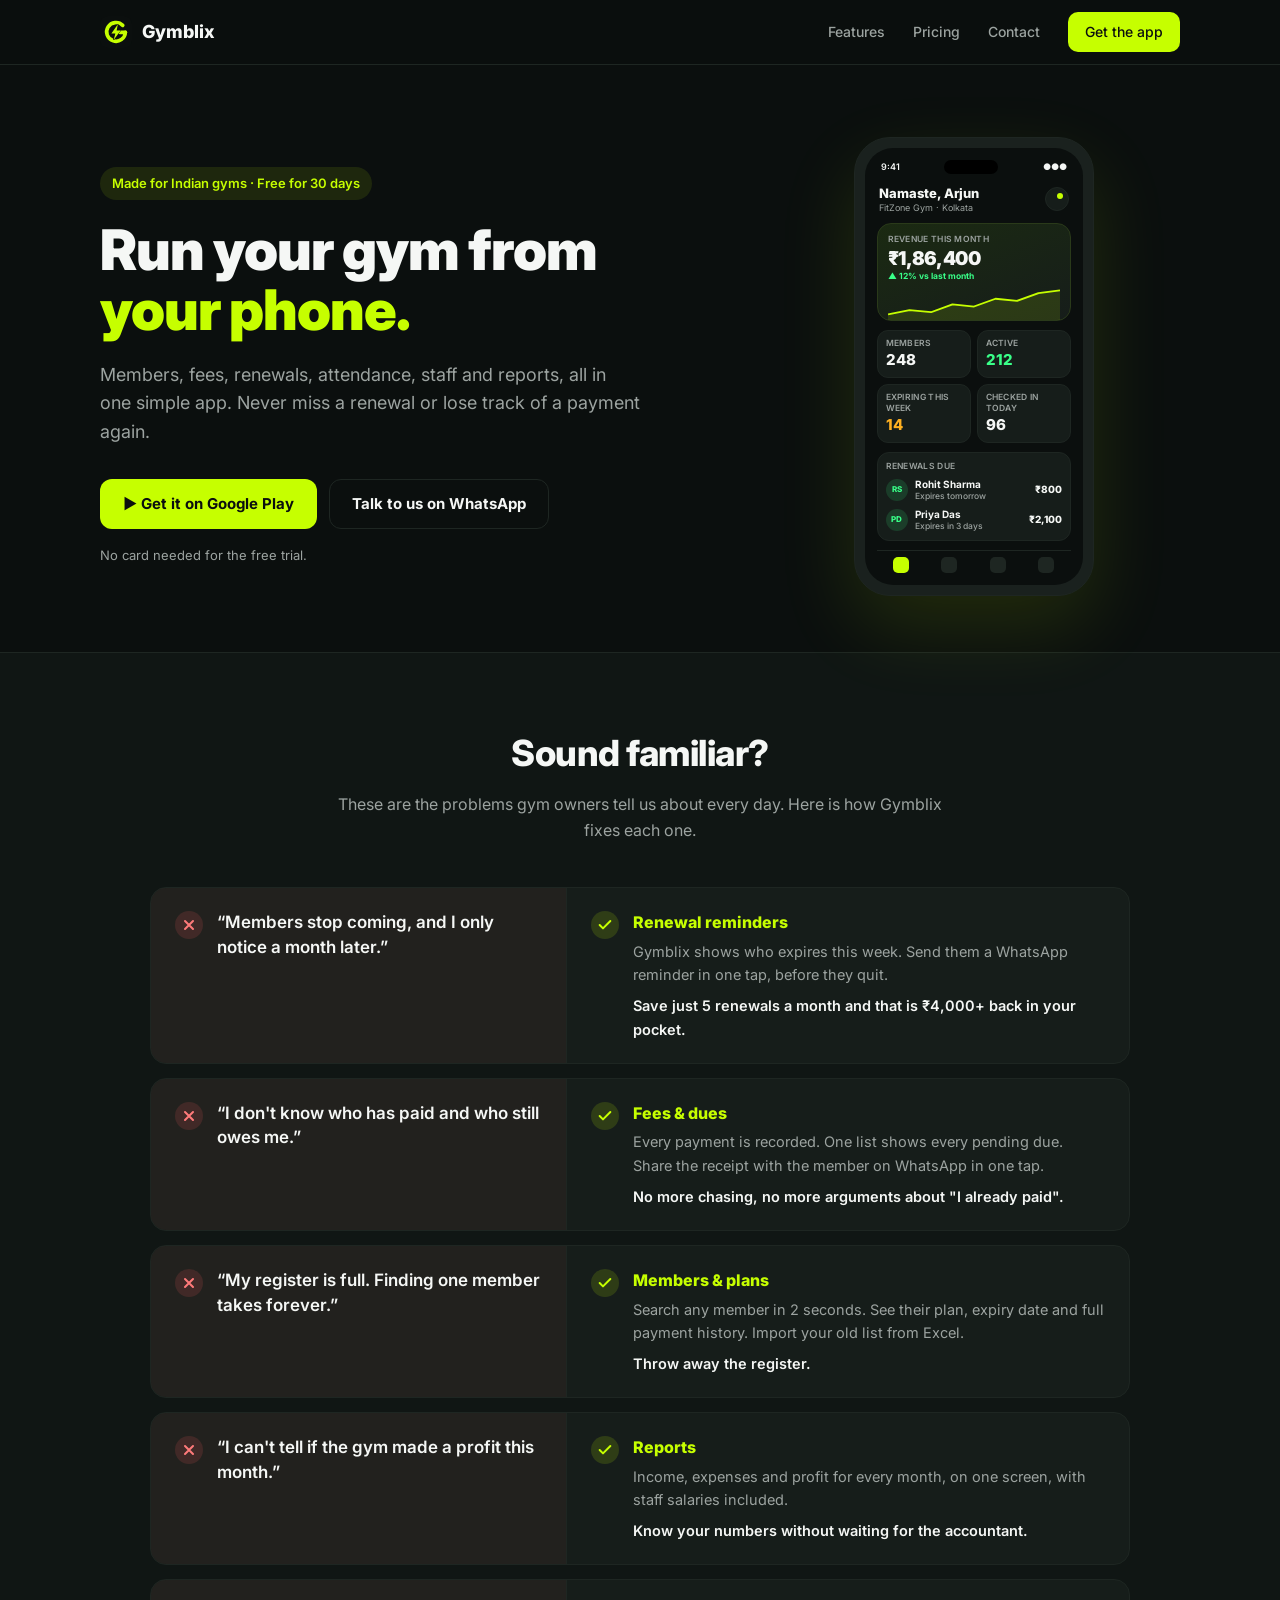
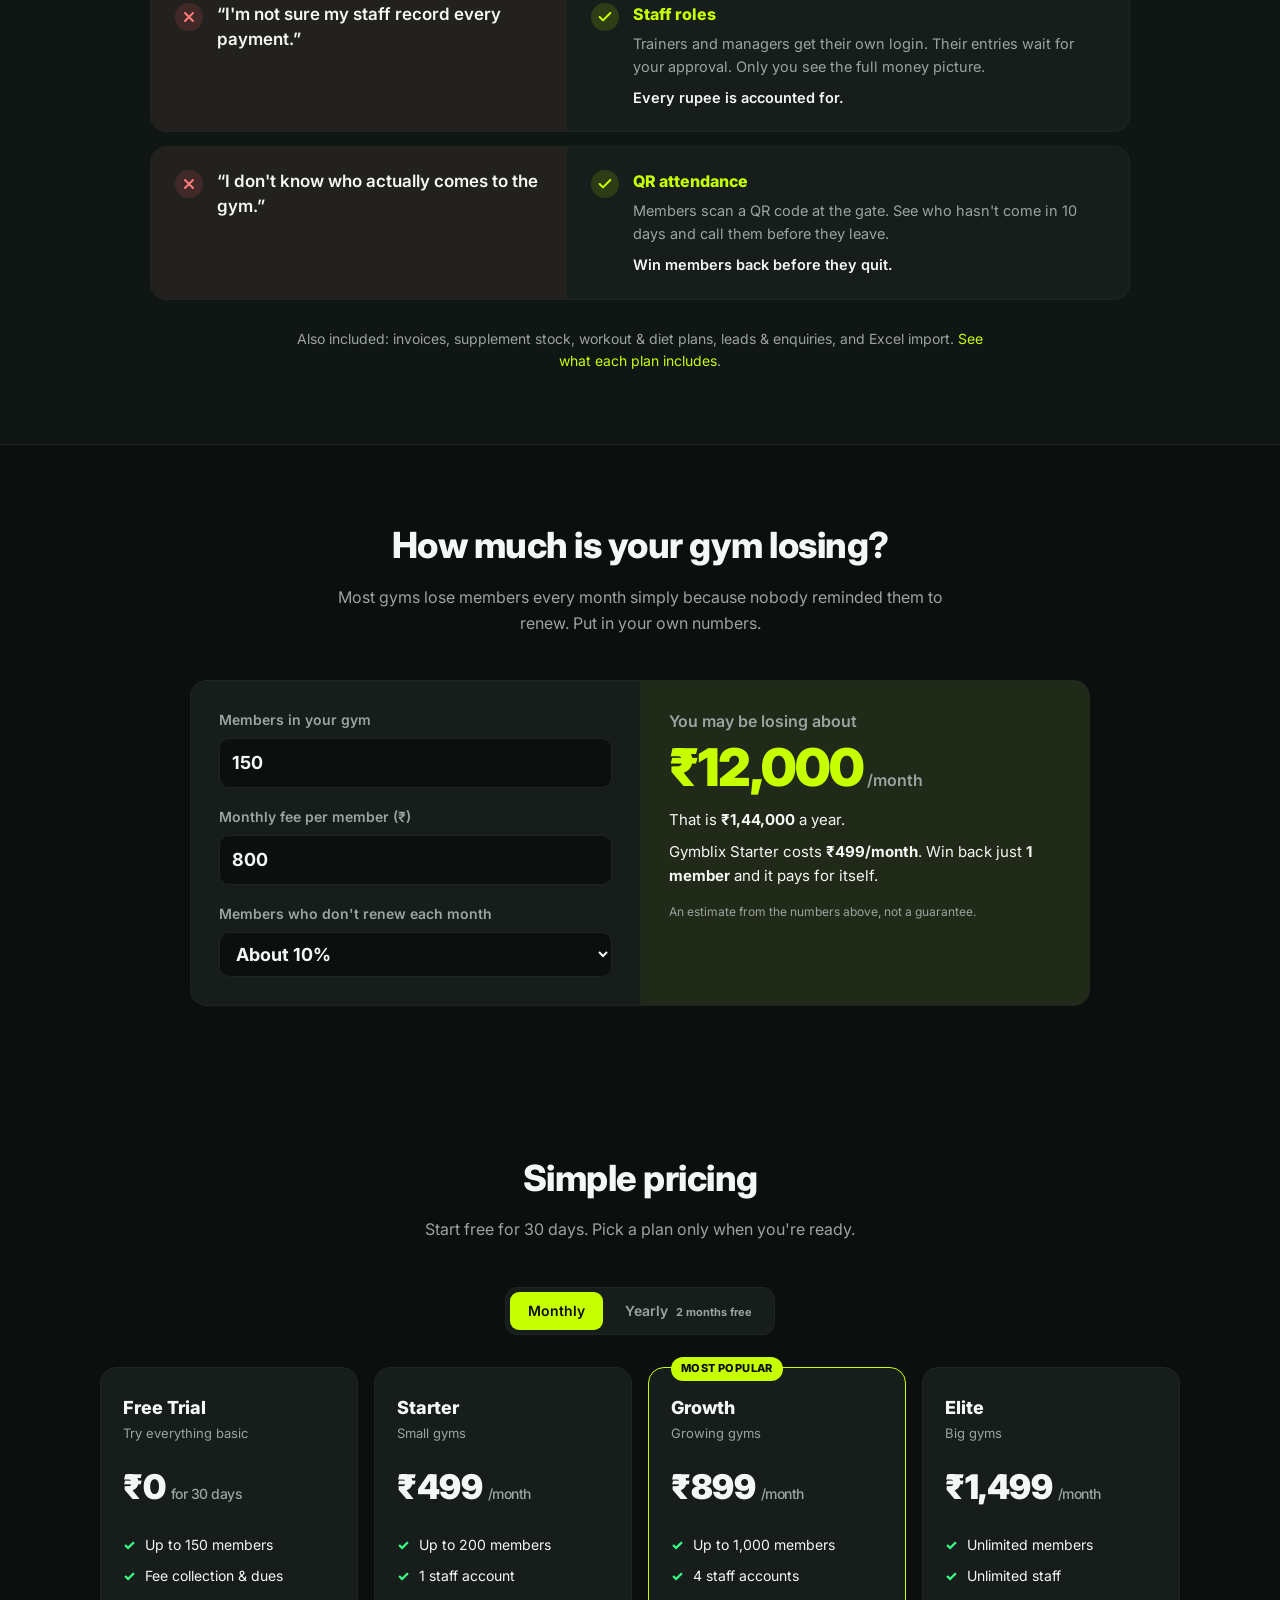
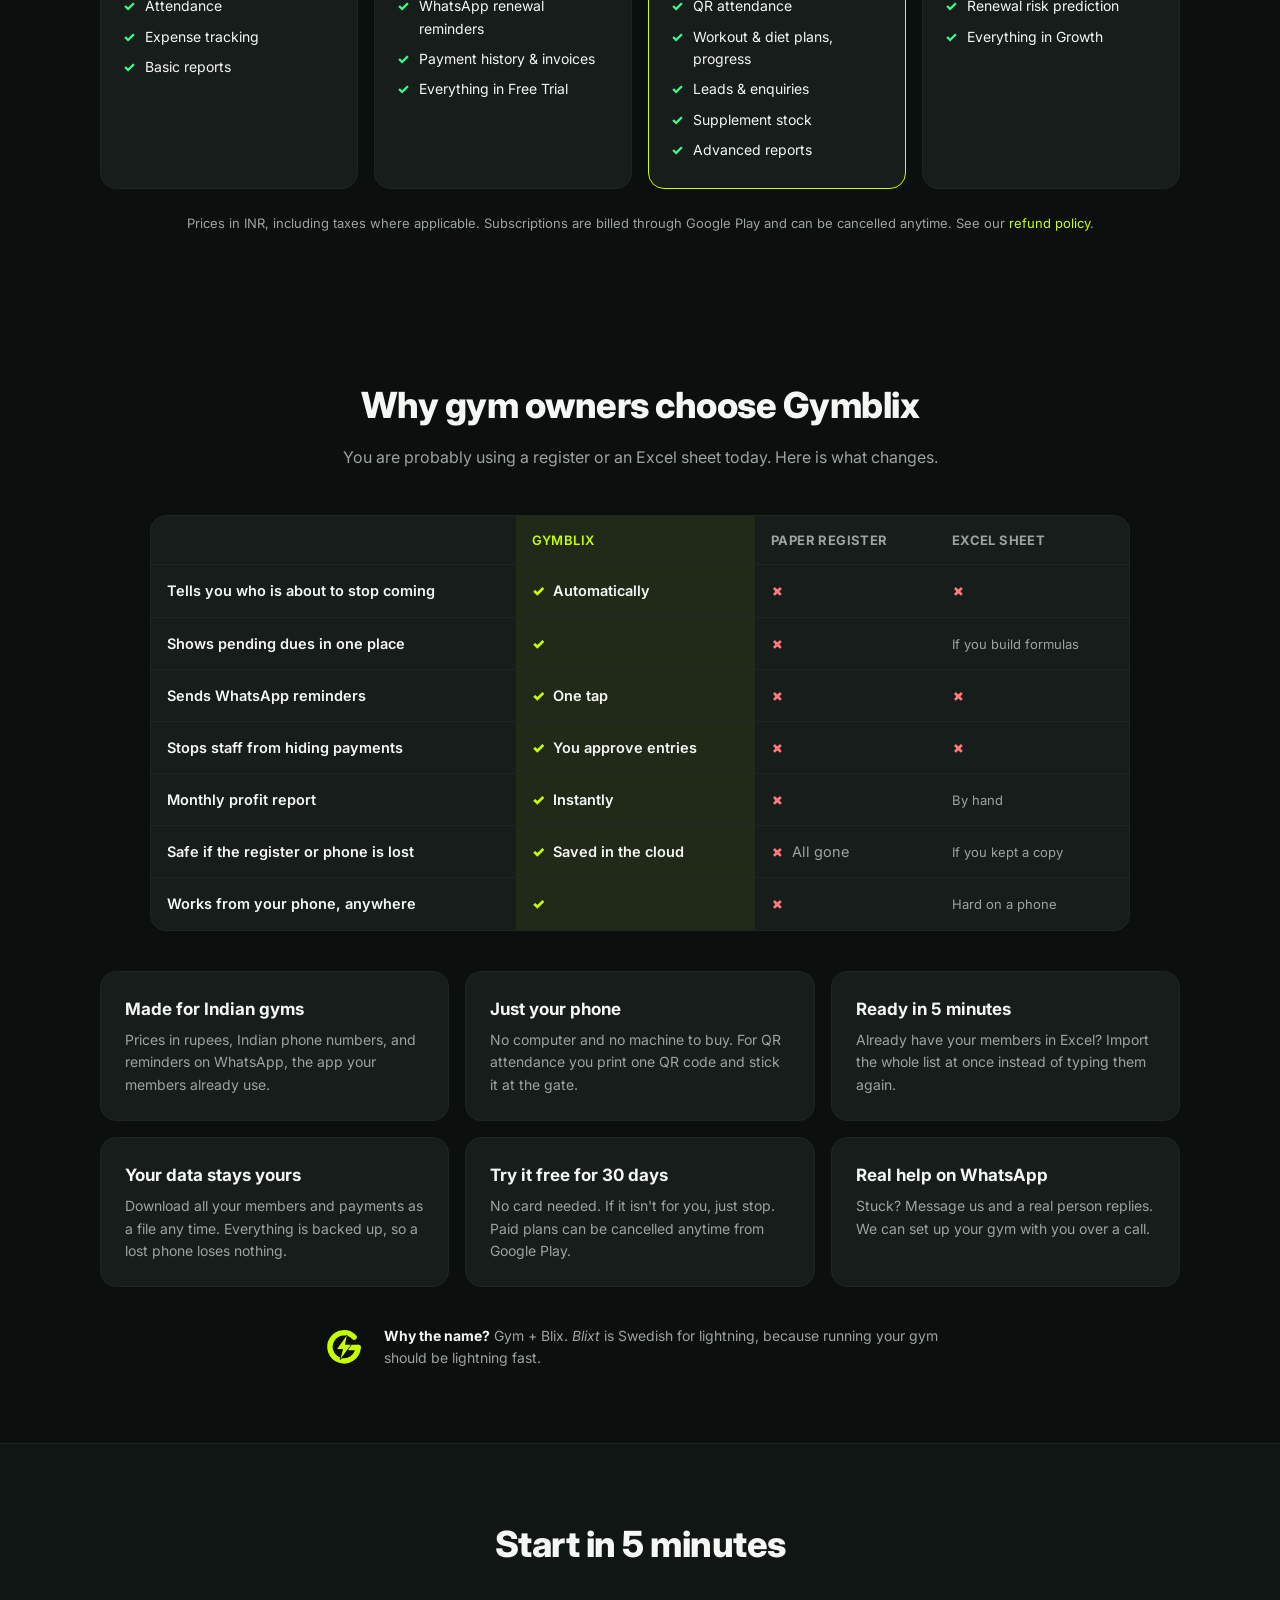
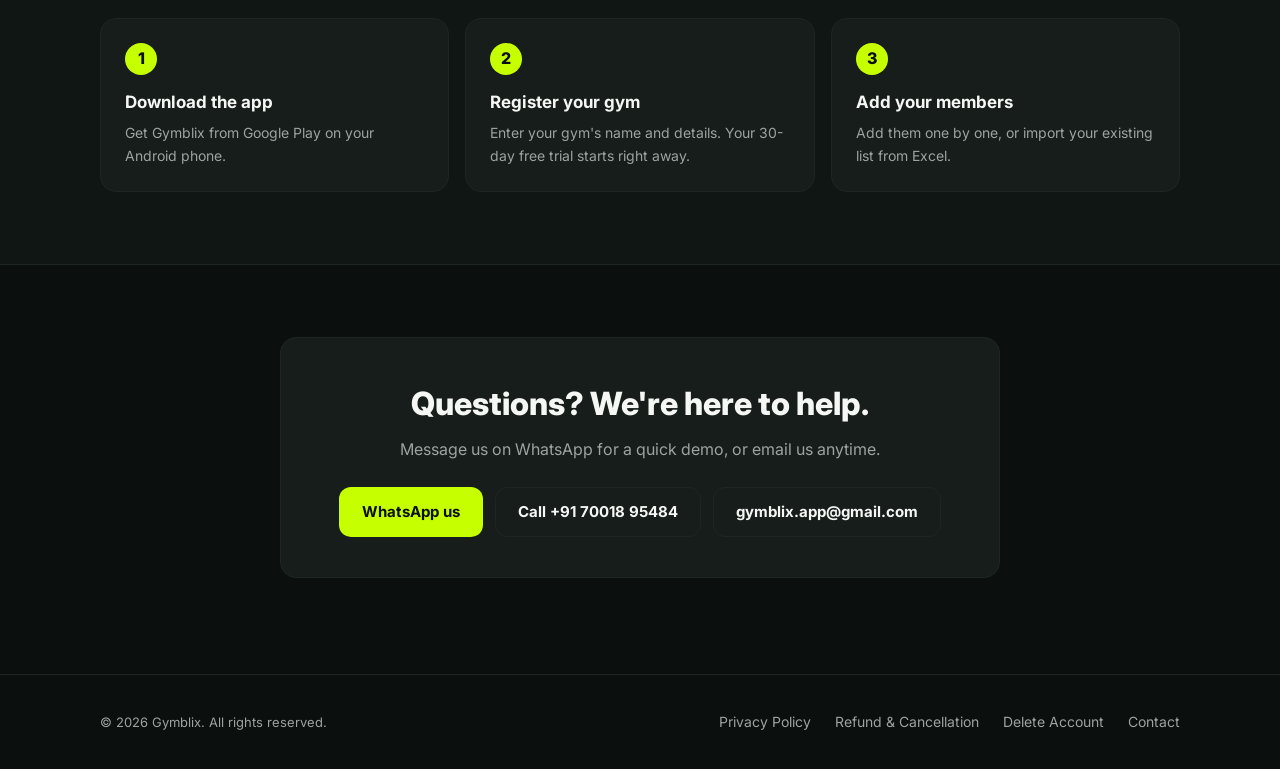
==== commit ad9f1f89: "feat(home): turn "Why Gymblix?" into reasons to choose Gymblix The old section only explained where " ====
--- a/public/index.html
+++ b/public/index.html
@@ -285,16 +285,38 @@
     </div>
   </section>
 
-  <!-- Name meaning -->
+  <!-- Why Gymblix -->
   <section id="why-gymblix">
     <div class="container">
+      <div class="section-head">
+        <h2>Why gym owners choose Gymblix</h2>
+        <p>You are probably using a register or an Excel sheet today. Here is what changes.</p>
+      </div>
+      <div class="cmp-wrap">
+        <table class="cmp">
+          <thead><tr><th scope="col"><span class="sr-only">What you need</span></th><th scope="col" class="cmp-us">Gymblix</th><th scope="col">Paper register</th><th scope="col" class="cmp-xl">Excel sheet</th></tr></thead>
+          <tbody>
+<tr><th scope="row">Tells you who is about to stop coming</th><td class="cmp-us"><span class="cmp-y" aria-label="Yes">✓</span> Automatically</td><td><span class="cmp-n" aria-label="No">✗</span></td><td class="cmp-xl"><span class="cmp-n" aria-label="No">✗</span></td></tr>
+<tr><th scope="row">Shows pending dues in one place</th><td class="cmp-us"><span class="cmp-y" aria-label="Yes">✓</span></td><td><span class="cmp-n" aria-label="No">✗</span></td><td class="cmp-xl"><span class="cmp-m">If you build formulas</span></td></tr>
+<tr><th scope="row">Sends WhatsApp reminders</th><td class="cmp-us"><span class="cmp-y" aria-label="Yes">✓</span> One tap</td><td><span class="cmp-n" aria-label="No">✗</span></td><td class="cmp-xl"><span class="cmp-n" aria-label="No">✗</span></td></tr>
+<tr><th scope="row">Stops staff from hiding payments</th><td class="cmp-us"><span class="cmp-y" aria-label="Yes">✓</span> You approve entries</td><td><span class="cmp-n" aria-label="No">✗</span></td><td class="cmp-xl"><span class="cmp-n" aria-label="No">✗</span></td></tr>
+<tr><th scope="row">Monthly profit report</th><td class="cmp-us"><span class="cmp-y" aria-label="Yes">✓</span> Instantly</td><td><span class="cmp-n" aria-label="No">✗</span></td><td class="cmp-xl"><span class="cmp-m">By hand</span></td></tr>
+<tr><th scope="row">Safe if the register or phone is lost</th><td class="cmp-us"><span class="cmp-y" aria-label="Yes">✓</span> Saved in the cloud</td><td><span class="cmp-n" aria-label="No">✗</span> All gone</td><td class="cmp-xl"><span class="cmp-m">If you kept a copy</span></td></tr>
+<tr><th scope="row">Works from your phone, anywhere</th><td class="cmp-us"><span class="cmp-y" aria-label="Yes">✓</span></td><td><span class="cmp-n" aria-label="No">✗</span></td><td class="cmp-xl"><span class="cmp-m">Hard on a phone</span></td></tr>
+          </tbody>
+        </table>
+      </div>
+      <div class="grid-3 why-grid">
+          <div class="feature"><h3>Made for Indian gyms</h3><p>Prices in rupees, Indian phone numbers, and reminders on WhatsApp, the app your members already use.</p></div>
+          <div class="feature"><h3>Just your phone</h3><p>No computer and no machine to buy. For QR attendance you print one QR code and stick it at the gate.</p></div>
+          <div class="feature"><h3>Ready in 5 minutes</h3><p>Already have your members in Excel? Import the whole list at once instead of typing them again.</p></div>
+          <div class="feature"><h3>Your data stays yours</h3><p>Download all your members and payments as a file any time. Everything is backed up, so a lost phone loses nothing.</p></div>
+          <div class="feature"><h3>Try it free for 30 days</h3><p>No card needed. If it isn't for you, just stop. Paid plans can be cancelled anytime from Google Play.</p></div>
+          <div class="feature"><h3>Real help on WhatsApp</h3><p>Stuck? Message us and a real person replies. We can set up your gym with you over a call.</p></div>
+      </div>
       <div class="why-name">
-        <img src="assets/gymblix-logo.svg" alt="Gymblix logo: a G with a lightning bolt" width="120" height="120">
-        <div>
-          <h2>Why "Gymblix"?</h2>
-          <p><strong>Gym + Blix.</strong> <em>Blix</em> comes from the Swedish word <em>blixt</em>, meaning lightning. That is the promise: running your gym should be lightning fast. Fees, attendance, renewals and reports take seconds, not hours on a paper register.</p>
-          <p class="why-tag">Run your gym at lightning speed.</p>
-        </div>
+        <img src="assets/gymblix-logo.svg" alt="Gymblix logo: a G with a lightning bolt" width="64" height="64">
+        <p><strong>Why the name?</strong> Gym + Blix. <em>Blixt</em> is Swedish for lightning, because running your gym should be lightning fast.</p>
       </div>
     </div>
   </section>
--- a/public/styles.css
+++ b/public/styles.css
@@ -250,16 +250,29 @@
 .quote figcaption { color: var(--muted); font-size: 13px; display: flex; flex-direction: column; }
 .quote figcaption strong { color: var(--text); font-size: 14px; }
 
-/* Name meaning */
-.why-name { display: flex; align-items: center; gap: 36px; max-width: 820px; margin: 0 auto; }
-.why-name img { flex: none; width: 120px; height: 120px; border-radius: 28px; }
-.why-name h2 { font-size: clamp(26px, 4vw, 36px); font-weight: 800; letter-spacing: -0.5px; margin-bottom: 12px; }
-.why-name p { color: var(--muted); margin-bottom: 10px; }
+/* ── Why Gymblix ─────────────────────────── */
+.sr-only { position: absolute; width: 1px; height: 1px; overflow: hidden; clip: rect(0 0 0 0); white-space: nowrap; }
+.cmp-wrap { max-width: 980px; margin: 0 auto 40px; overflow-x: auto; border: 1px solid var(--border); border-radius: var(--radius); background: var(--card); }
+.cmp { width: 100%; border-collapse: collapse; font-size: 14.5px; }
+.cmp th, .cmp td { padding: 14px 16px; text-align: left; border-bottom: 1px solid var(--border); vertical-align: middle; }
+.cmp tbody tr:last-child th, .cmp tbody tr:last-child td { border-bottom: 0; }
+.cmp thead th { font-size: 13px; color: var(--muted); font-weight: 700; text-transform: uppercase; letter-spacing: .4px; }
+.cmp tbody th { font-weight: 600; color: var(--text); }
+.cmp td { color: var(--muted); }
+.cmp .cmp-us { background: rgba(198, 255, 0, 0.06); color: var(--text); font-weight: 600; }
+.cmp thead .cmp-us { color: var(--volt); }
+.cmp-y { color: var(--volt); font-weight: 900; margin-right: 4px; }
+.cmp-n { color: #FF7A7A; font-weight: 900; margin-right: 4px; }
+.cmp-m { font-size: 13px; }
+.why-grid { margin-bottom: 36px; }
+.why-name { display: flex; align-items: center; gap: 16px; max-width: 640px; margin: 0 auto; color: var(--muted); font-size: 14px; }
+.why-name img { flex: none; width: 48px; height: 48px; border-radius: 12px; }
 .why-name strong { color: var(--text); }
-.why-name .why-tag { color: var(--volt); font-weight: 700; font-size: 18px; margin: 14px 0 0; }
 @media (max-width: 720px) {
-  .why-name { flex-direction: column; text-align: center; gap: 20px; }
-  .why-name img { width: 96px; height: 96px; }
+  .why-name { flex-direction: column; text-align: center; gap: 10px; }
+  .cmp-xl { display: none; }
+  .cmp { font-size: 13.5px; }
+  .cmp th, .cmp td { padding: 12px 10px; }
 }
 
 /* ── Problem → solution ─────────────────── */
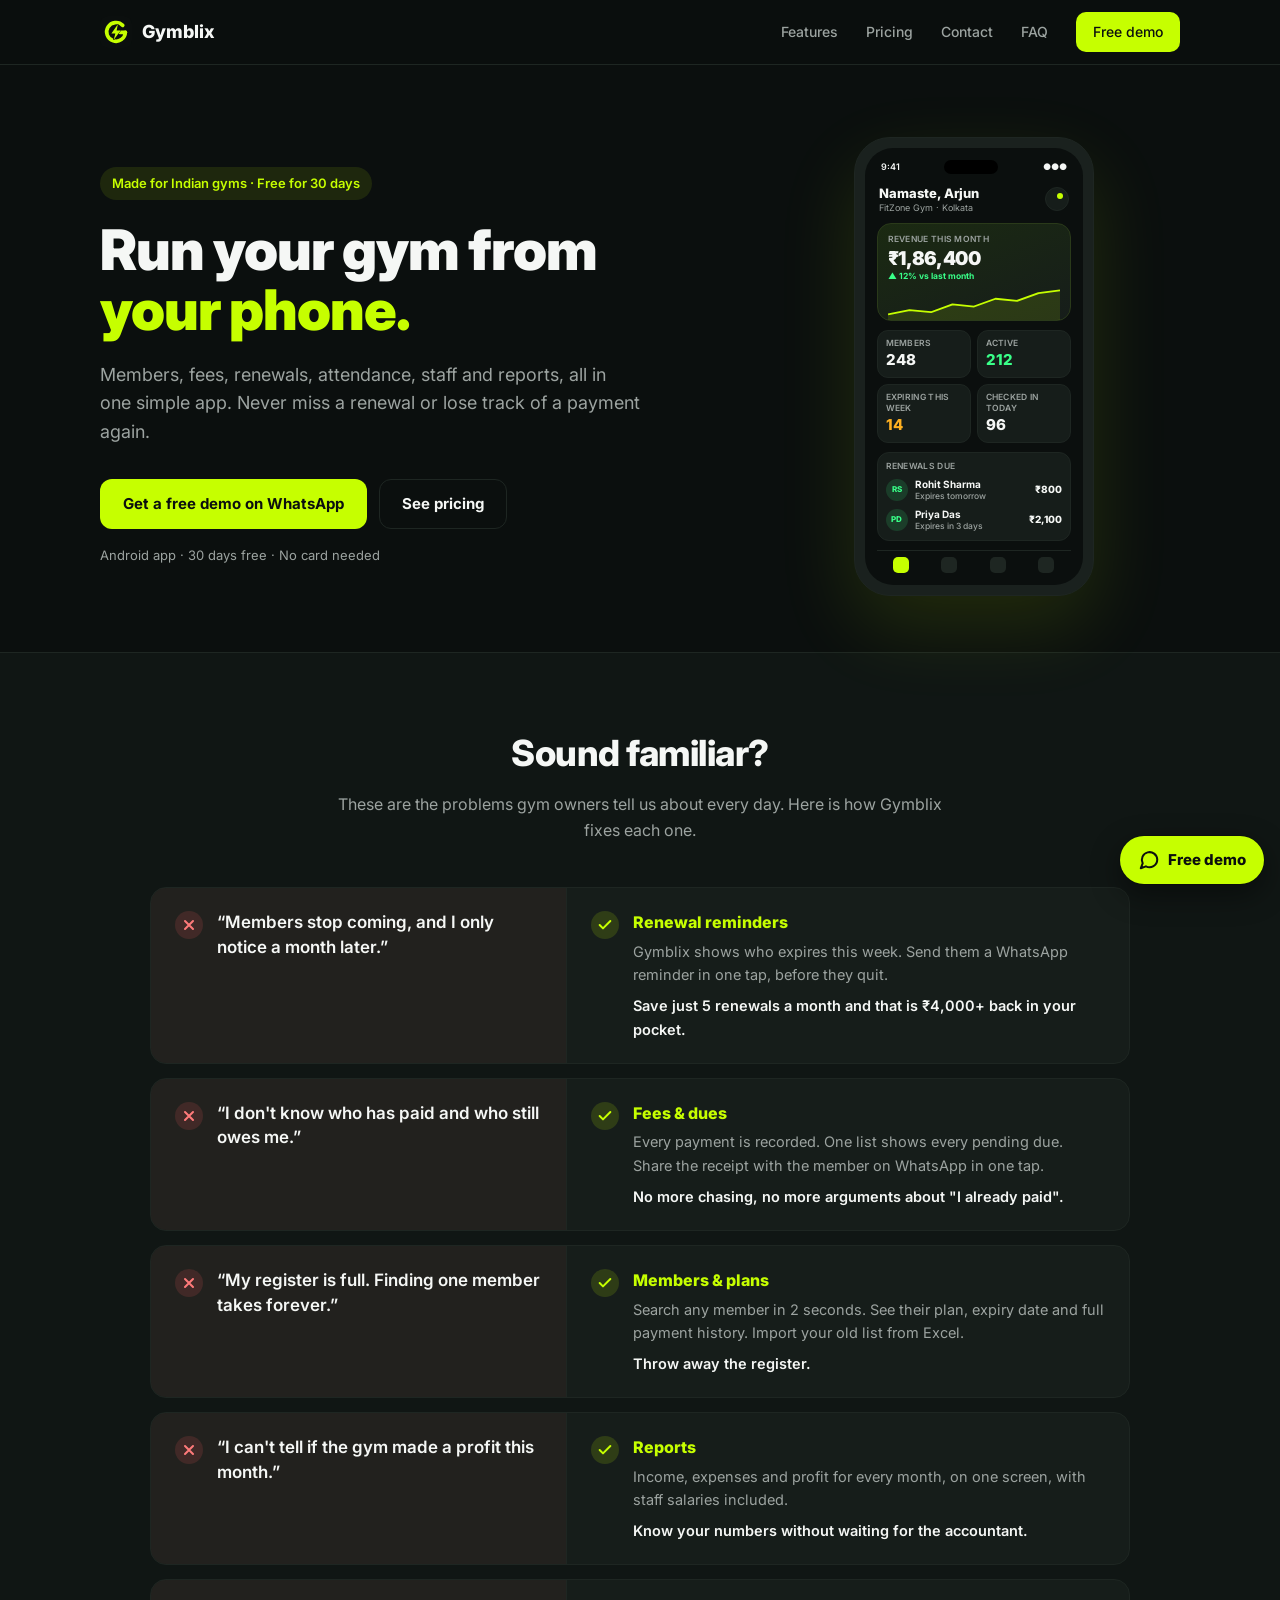
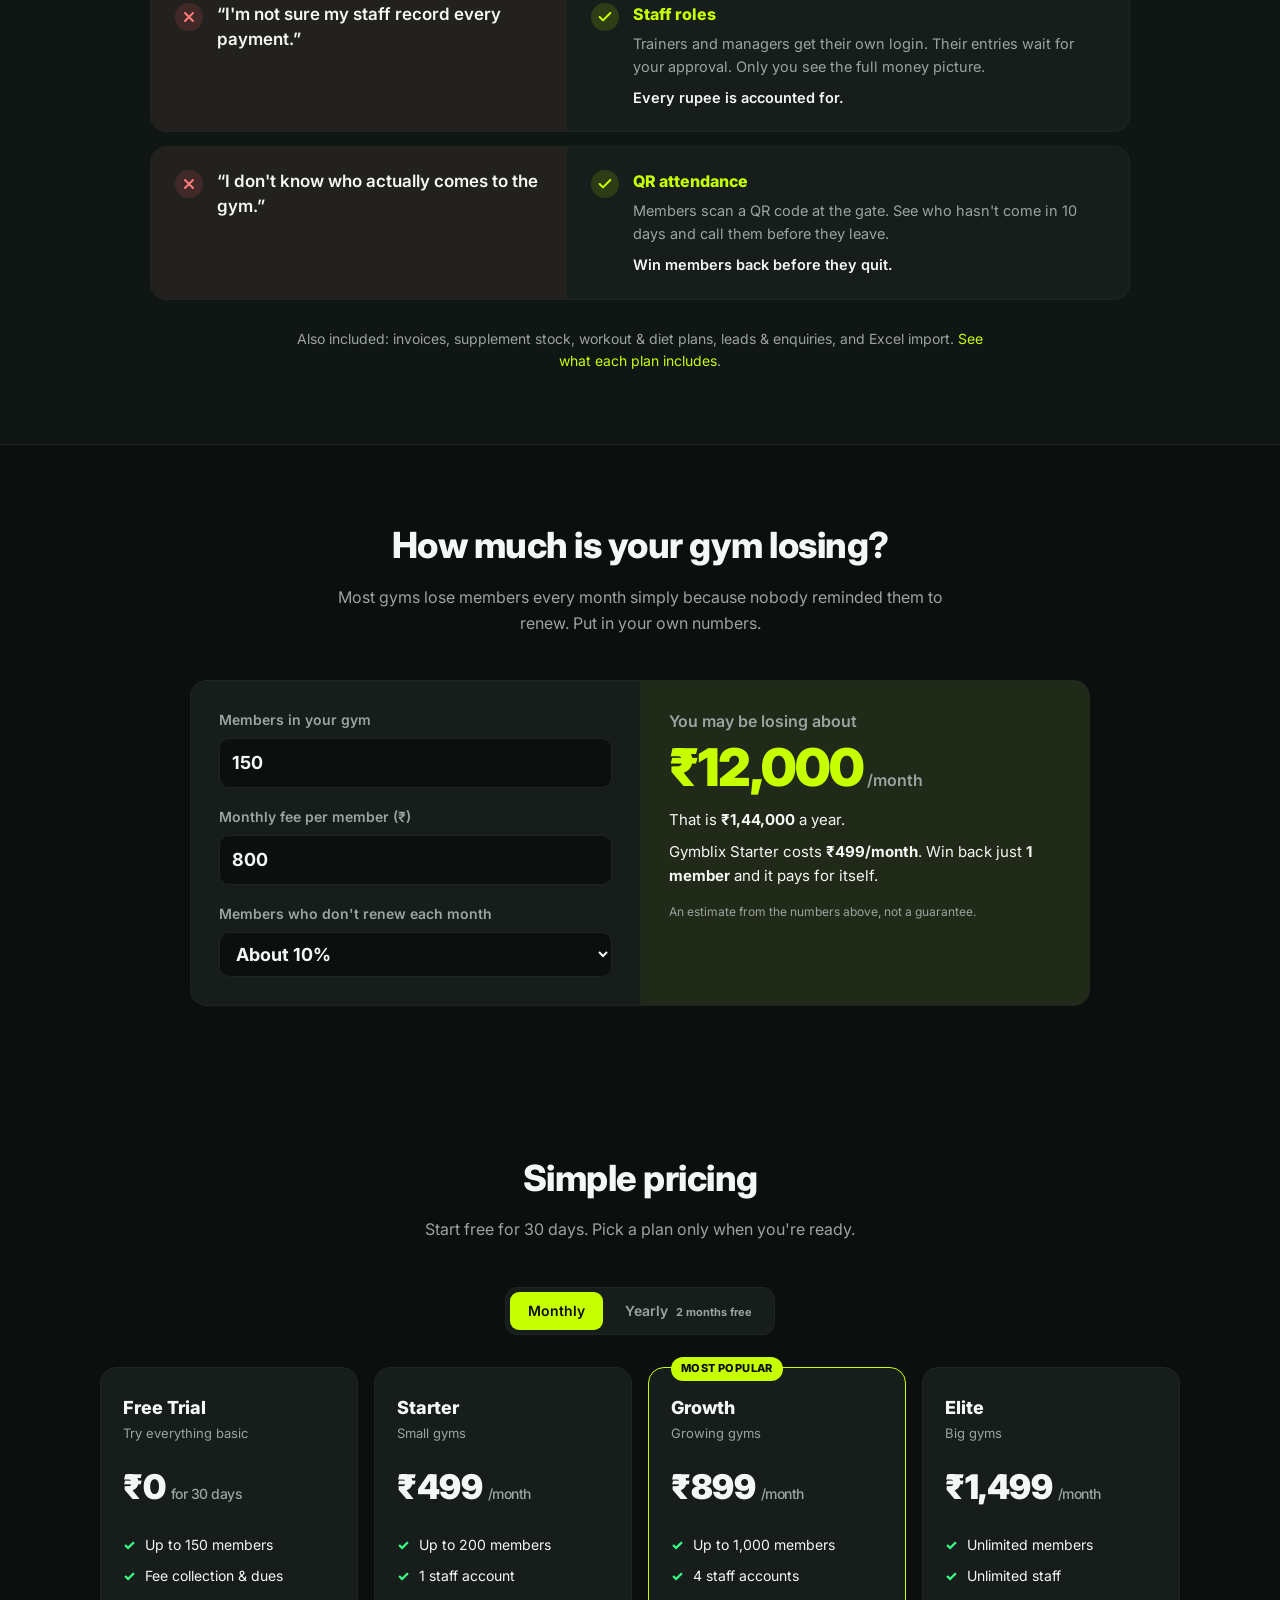
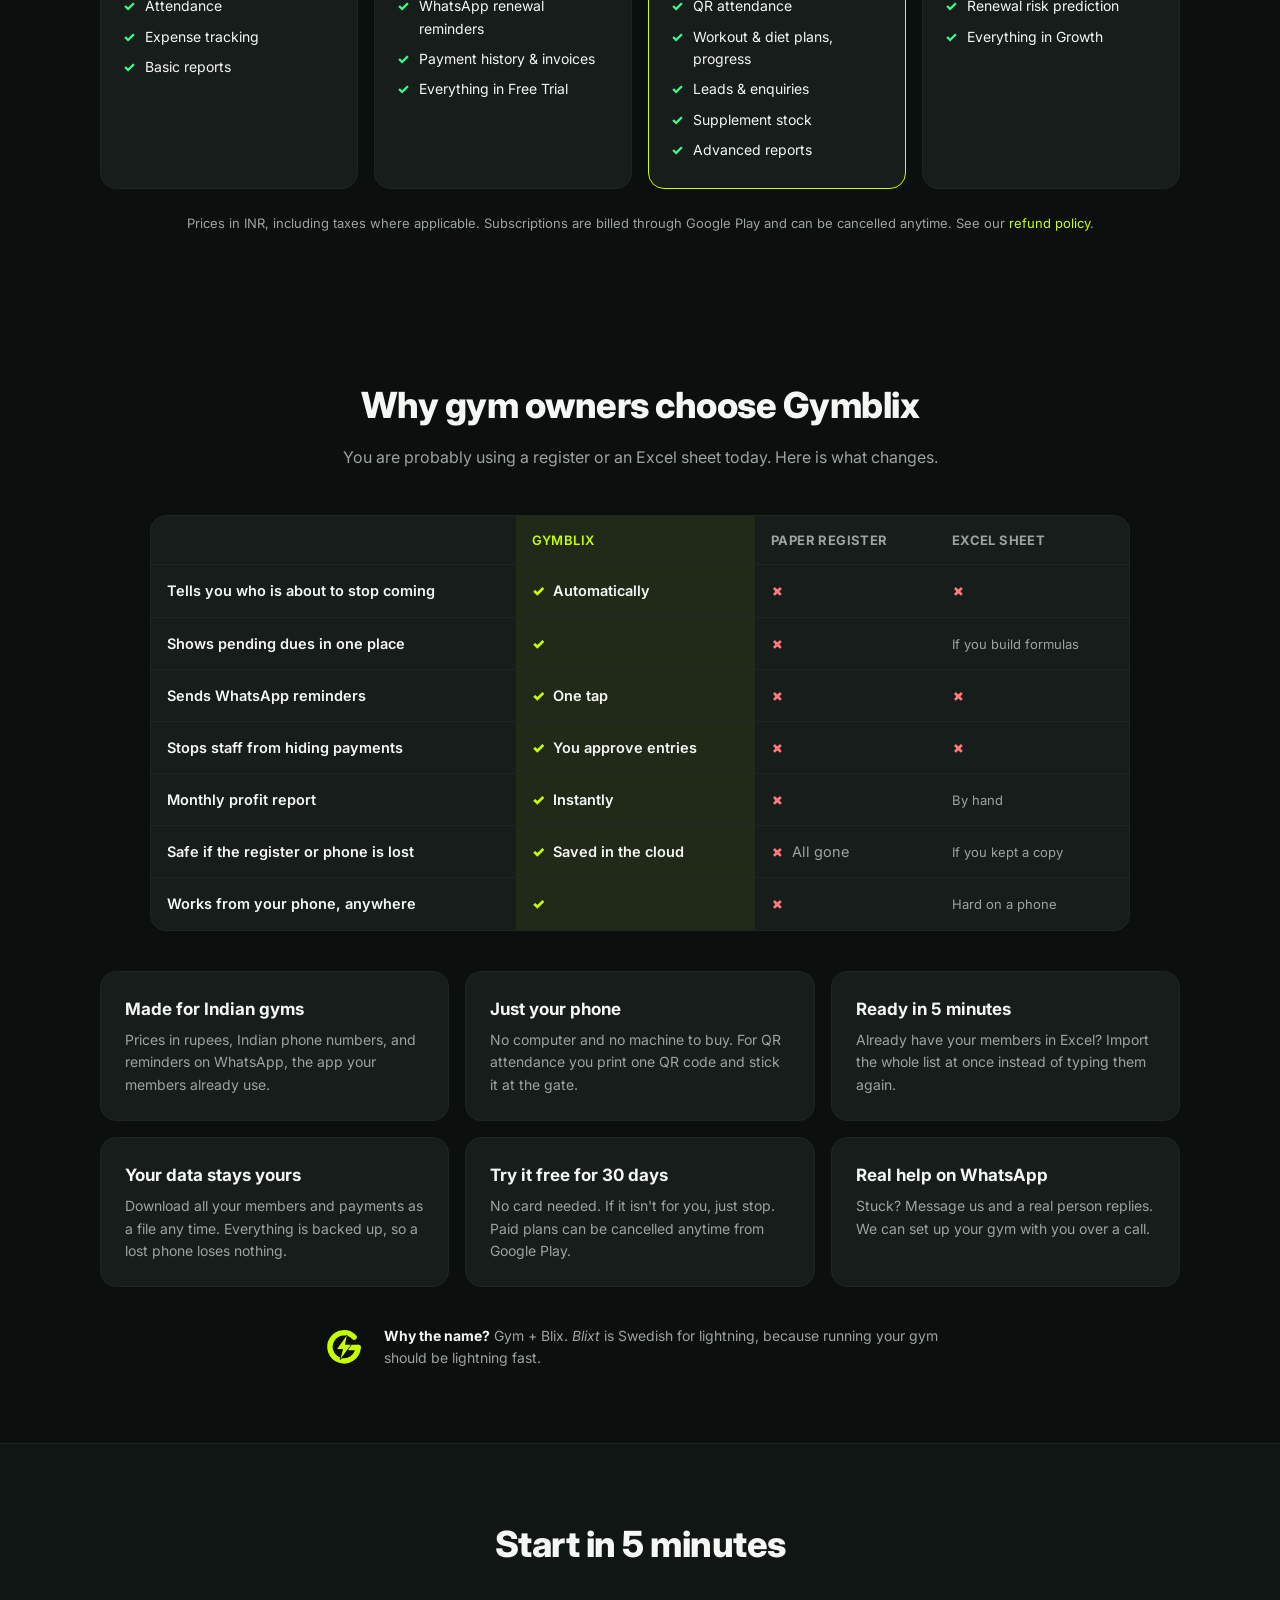
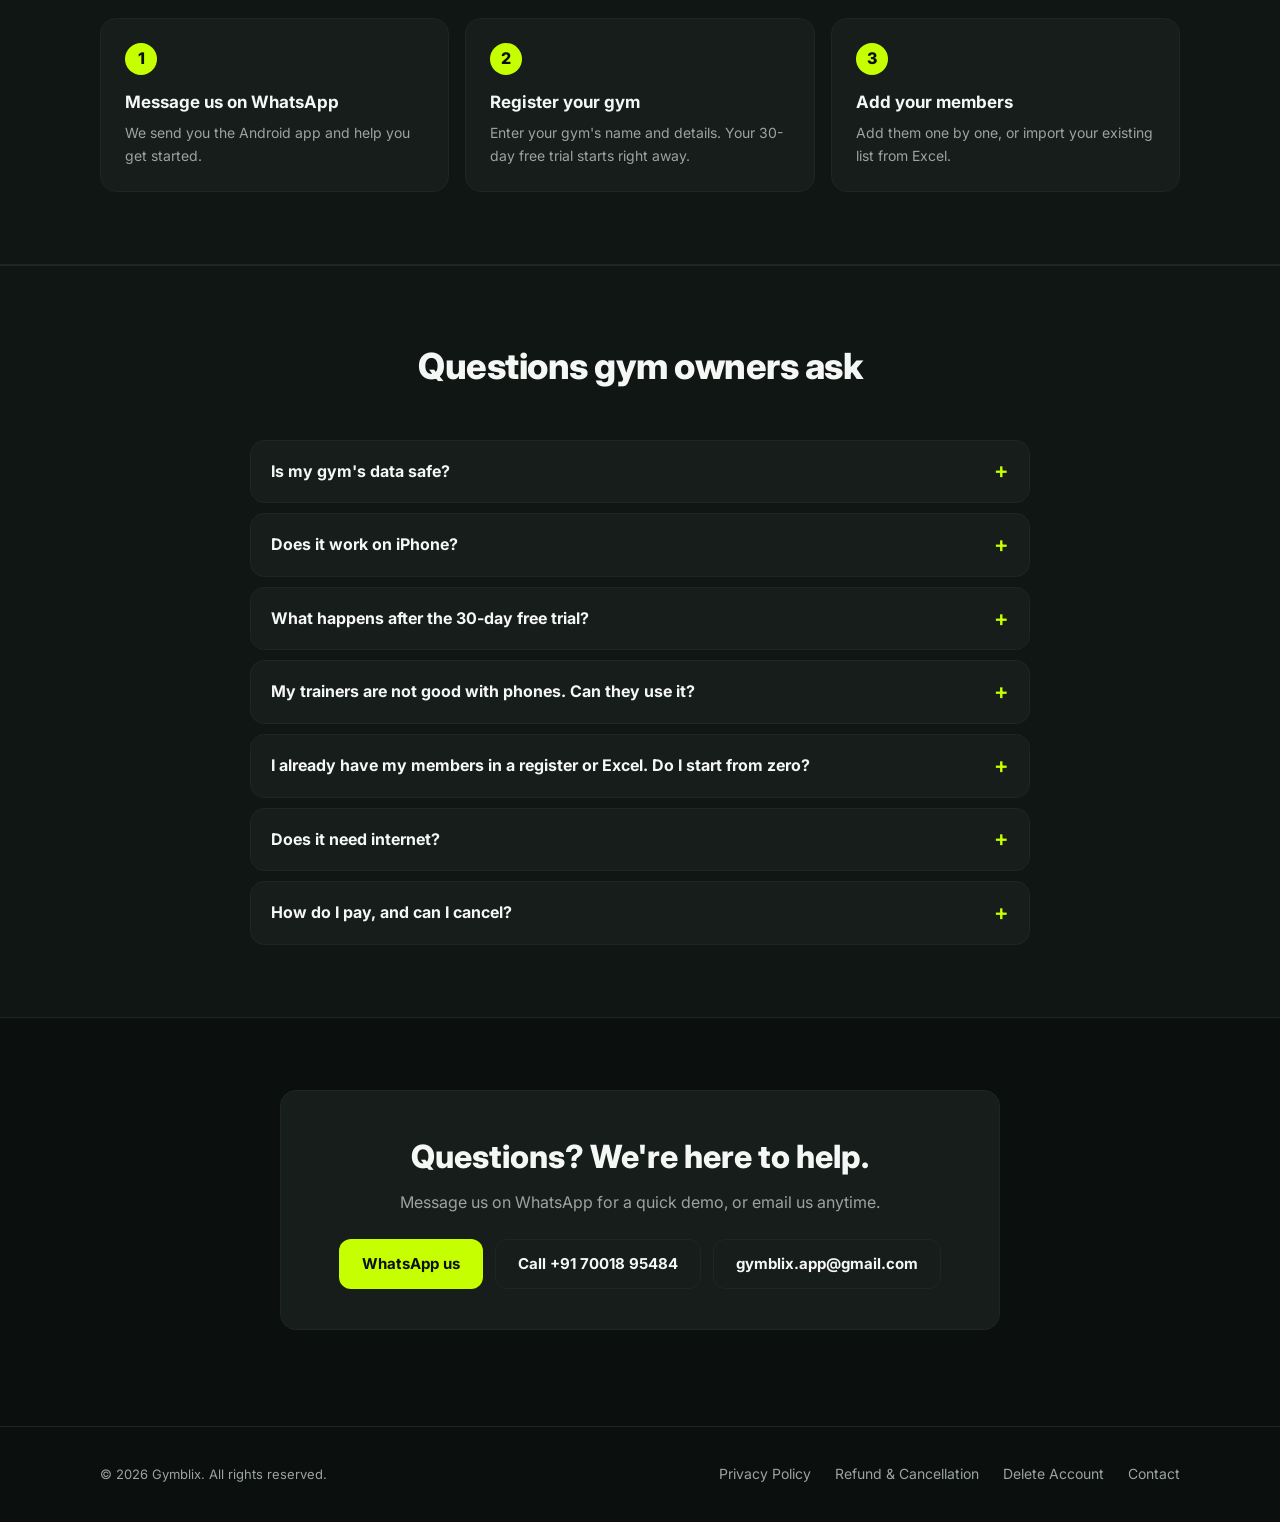
==== commit 150bfa8e: "feat(home): turn visitors into demo requests on WhatsApp The app is not public on Google Play yet, s" ====
--- a/public/index.html
+++ b/public/index.html
@@ -3,8 +3,24 @@
 <head>
 <meta charset="utf-8">
 <meta name="viewport" content="width=device-width, initial-scale=1">
-<title>Gymblix — Gym Management App</title>
-<meta name="description" content="Gymblix is a simple gym management app: members, fees, renewals, attendance, staff and reports in one place. Free for 30 days.">
+<title>Gymblix — Gym Management App for Indian Gyms | Members, Fees &amp; Renewals</title>
+<meta name="description" content="Gymblix is a simple gym management app for Indian gyms: members, fees, renewal reminders on WhatsApp, QR attendance, staff and profit reports, all on your phone. Free for 30 days.">
+<link rel="canonical" href="https://gymblix.com/">
+<meta name="theme-color" content="#0B0F0E">
+<!-- Link preview for WhatsApp, Facebook, LinkedIn, X -->
+<meta property="og:type" content="website">
+<meta property="og:site_name" content="Gymblix">
+<meta property="og:url" content="https://gymblix.com/">
+<meta property="og:title" content="Gymblix — Run your gym from your phone">
+<meta property="og:description" content="Members, fees, renewals, attendance and reports in one simple app. Never miss a renewal again. Free for 30 days.">
+<meta property="og:image" content="https://gymblix.com/assets/og-image.png">
+<meta property="og:image:width" content="1200">
+<meta property="og:image:height" content="630">
+<meta property="og:image:alt" content="Gymblix: run your gym at lightning speed">
+<meta name="twitter:card" content="summary_large_image">
+<script type="application/ld+json">
+{"@context":"https://schema.org","@type":"SoftwareApplication","name":"Gymblix","operatingSystem":"Android","applicationCategory":"BusinessApplication","description":"Gym management app for Indian gyms: members, fees, renewal reminders, QR attendance, staff and reports.","url":"https://gymblix.com/","offers":{"@type":"AggregateOffer","priceCurrency":"INR","lowPrice":"0","highPrice":"1499","offerCount":"4"}}
+</script>
 <link rel="preconnect" href="https://fonts.googleapis.com">
 <link rel="preconnect" href="https://fonts.gstatic.com" crossorigin>
 <link href="https://fonts.googleapis.com/css2?family=Inter:wght@400;500;600;700;800;900&display=swap" rel="stylesheet">
@@ -22,8 +38,10 @@
       <a href="#features">Features</a>
       <a href="#pricing">Pricing</a>
       <a href="#contact">Contact</a>
-      <!-- PLAY_STORE_LINK: works once the app is public on Google Play -->
-      <a class="btn btn-primary btn-sm" href="https://play.google.com/store/apps/details?id=com.gymblix.app">Get the app</a>
+      <a href="#faq">FAQ</a>
+      <!-- When the app is public on Google Play, this can point to
+           https://play.google.com/store/apps/details?id=com.gymblix.app -->
+      <a class="btn btn-primary btn-sm" href="https://wa.me/917001895484?text=Hi%2C%20I%20want%20a%20free%20demo%20of%20Gymblix%20for%20my%20gym.%0AGym%20name%3A%0ACity%3A%0ANumber%20of%20members%3A" target="_blank" rel="noopener">Free demo</a>
     </nav>
   </div>
 </header>
@@ -41,10 +59,13 @@
           Never miss a renewal or lose track of a payment again.
         </p>
         <div class="hero-actions">
-          <a class="btn btn-primary" href="https://play.google.com/store/apps/details?id=com.gymblix.app">▶ Get it on Google Play</a>
-          <a class="btn btn-ghost" href="https://wa.me/917001895484" target="_blank" rel="noopener">Talk to us on WhatsApp</a>
-        </div>
-        <p class="hero-note">No card needed for the free trial.</p>
+          <!-- When the app is public on Google Play, add back a
+               "Get it on Google Play" button linking to
+               https://play.google.com/store/apps/details?id=com.gymblix.app -->
+          <a class="btn btn-primary" href="https://wa.me/917001895484?text=Hi%2C%20I%20want%20a%20free%20demo%20of%20Gymblix%20for%20my%20gym.%0AGym%20name%3A%0ACity%3A%0ANumber%20of%20members%3A" target="_blank" rel="noopener">Get a free demo on WhatsApp</a>
+          <a class="btn btn-ghost" href="#pricing">See pricing</a>
+        </div>
+        <p class="hero-note">Android app · 30 days free · No card needed</p>
       </div>
       <div class="phone" role="img" aria-label="Gymblix dashboard: 248 members, 212 active, 14 expiring this week, ₹1,86,400 revenue this month">
         <div class="screen" aria-hidden="true">
@@ -330,8 +351,8 @@
       <div class="grid-3">
         <div class="feature">
           <div class="step-num">1</div>
-          <h3>Download the app</h3>
-          <p>Get Gymblix from Google Play on your Android phone.</p>
+          <h3>Message us on WhatsApp</h3>
+          <p>We send you the Android app and help you get started.</p>
         </div>
         <div class="feature">
           <div class="step-num">2</div>
@@ -348,13 +369,52 @@
   </section>
 
   <!-- Contact -->
+  <!-- FAQ -->
+  <section id="faq" class="alt">
+    <div class="container">
+      <div class="section-head">
+        <h2>Questions gym owners ask</h2>
+      </div>
+      <div class="faq">
+        <details>
+          <summary>Is my gym's data safe?</summary>
+          <p>Yes. Your data is stored securely in the cloud, not just on your phone, so a lost or broken phone loses nothing. Only you and the staff you add can see your gym's data, and you can download all your members and payments as a file any time.</p>
+        </details>
+        <details>
+          <summary>Does it work on iPhone?</summary>
+          <p>Not yet. Gymblix is an Android app today. Your staff need Android phones to use it.</p>
+        </details>
+        <details>
+          <summary>What happens after the 30-day free trial?</summary>
+          <p>You choose a plan to keep using Gymblix. No card is needed for the trial, so you are never charged without choosing a plan yourself.</p>
+        </details>
+        <details>
+          <summary>My trainers are not good with phones. Can they use it?</summary>
+          <p>If they can use WhatsApp, they can use Gymblix. We help you and your staff get started over WhatsApp or a call.</p>
+        </details>
+        <details>
+          <summary>I already have my members in a register or Excel. Do I start from zero?</summary>
+          <p>No. If your list is in Excel, import it in one go. If it is in a register, add members as they renew, and the app fills up within a month.</p>
+        </details>
+        <details>
+          <summary>Does it need internet?</summary>
+          <p>Yes, it needs a normal mobile data or Wi-Fi connection, the same as WhatsApp.</p>
+        </details>
+        <details>
+          <summary>How do I pay, and can I cancel?</summary>
+          <p>Plans are paid monthly or yearly through Google Play. You can cancel any time from the Play Store. See our <a href="refund.html">refund policy</a>.</p>
+        </details>
+      </div>
+    </div>
+  </section>
+
   <section id="contact">
     <div class="container">
       <div class="contact-card">
         <h2>Questions? We're here to help.</h2>
         <p>Message us on WhatsApp for a quick demo, or email us anytime.</p>
         <div class="contact-actions">
-          <a class="btn btn-primary" href="https://wa.me/917001895484" target="_blank" rel="noopener">WhatsApp us</a>
+          <a class="btn btn-primary" href="https://wa.me/917001895484?text=Hi%2C%20I%20want%20a%20free%20demo%20of%20Gymblix%20for%20my%20gym.%0AGym%20name%3A%0ACity%3A%0ANumber%20of%20members%3A" target="_blank" rel="noopener">WhatsApp us</a>
           <a class="btn btn-ghost" href="tel:+917001895484">Call +91 70018 95484</a>
           <a class="btn btn-ghost" href="mailto:gymblix.app@gmail.com">gymblix.app@gmail.com</a>
         </div>
@@ -363,6 +423,11 @@
   </section>
 
 </main>
+
+<a class="wa-float" href="https://wa.me/917001895484?text=Hi%2C%20I%20want%20a%20free%20demo%20of%20Gymblix%20for%20my%20gym.%0AGym%20name%3A%0ACity%3A%0ANumber%20of%20members%3A" target="_blank" rel="noopener" aria-label="Get a free demo on WhatsApp">
+  <svg viewBox="0 0 24 24" width="22" height="22" fill="none" stroke="currentColor" stroke-width="2.2" stroke-linecap="round" stroke-linejoin="round" aria-hidden="true"><path d="M21 11.5a8.4 8.4 0 0 1-12.4 7.4L3 21l2.1-5.4A8.4 8.4 0 1 1 21 11.5z"/></svg>
+  <span>Free demo</span>
+</a>
 
 <footer class="site-footer">
   <div class="container">
--- a/public/styles.css
+++ b/public/styles.css
@@ -319,3 +319,34 @@
   .calc-result { border-left: 0; border-top: 1px solid var(--border); }
   .calc-inputs, .calc-result { padding: 22px 18px; }
 }
+
+/* ── FAQ ─────────────────────────────────── */
+.faq { max-width: 780px; margin: 0 auto; display: grid; gap: 10px; }
+.faq details { background: var(--card); border: 1px solid var(--border); border-radius: 14px; padding: 0 20px; }
+.faq summary {
+  cursor: pointer; list-style: none; padding: 18px 28px 18px 0; position: relative;
+  font-weight: 700; font-size: 16px; color: var(--text);
+}
+.faq summary::-webkit-details-marker { display: none; }
+.faq summary::after {
+  content: "+"; position: absolute; right: 0; top: 50%; transform: translateY(-50%);
+  color: var(--volt); font-size: 22px; font-weight: 600;
+}
+.faq details[open] summary::after { content: "–"; }
+.faq summary:focus-visible { outline: 2px solid var(--volt); outline-offset: 4px; border-radius: 6px; }
+.faq details p { color: var(--muted); font-size: 15px; padding: 0 0 18px; }
+
+/* ── Floating WhatsApp button ───────────── */
+.wa-float {
+  position: fixed; right: 16px; bottom: 16px; z-index: 20;
+  display: inline-flex; align-items: center; gap: 8px;
+  background: var(--volt); color: var(--on-volt);
+  font-weight: 800; font-size: 15px; padding: 12px 18px; border-radius: 999px;
+  box-shadow: 0 10px 30px rgba(0, 0, 0, 0.45), 0 0 0 1px rgba(0, 0, 0, 0.2);
+}
+.wa-float:hover { text-decoration: none; transform: translateY(-1px); }
+.wa-float:focus-visible { outline: 2px solid var(--text); outline-offset: 3px; }
+@media (max-width: 720px) {
+  .wa-float { right: 12px; bottom: 12px; padding: 12px 16px; }
+  .site-footer { padding-bottom: 84px; }
+}
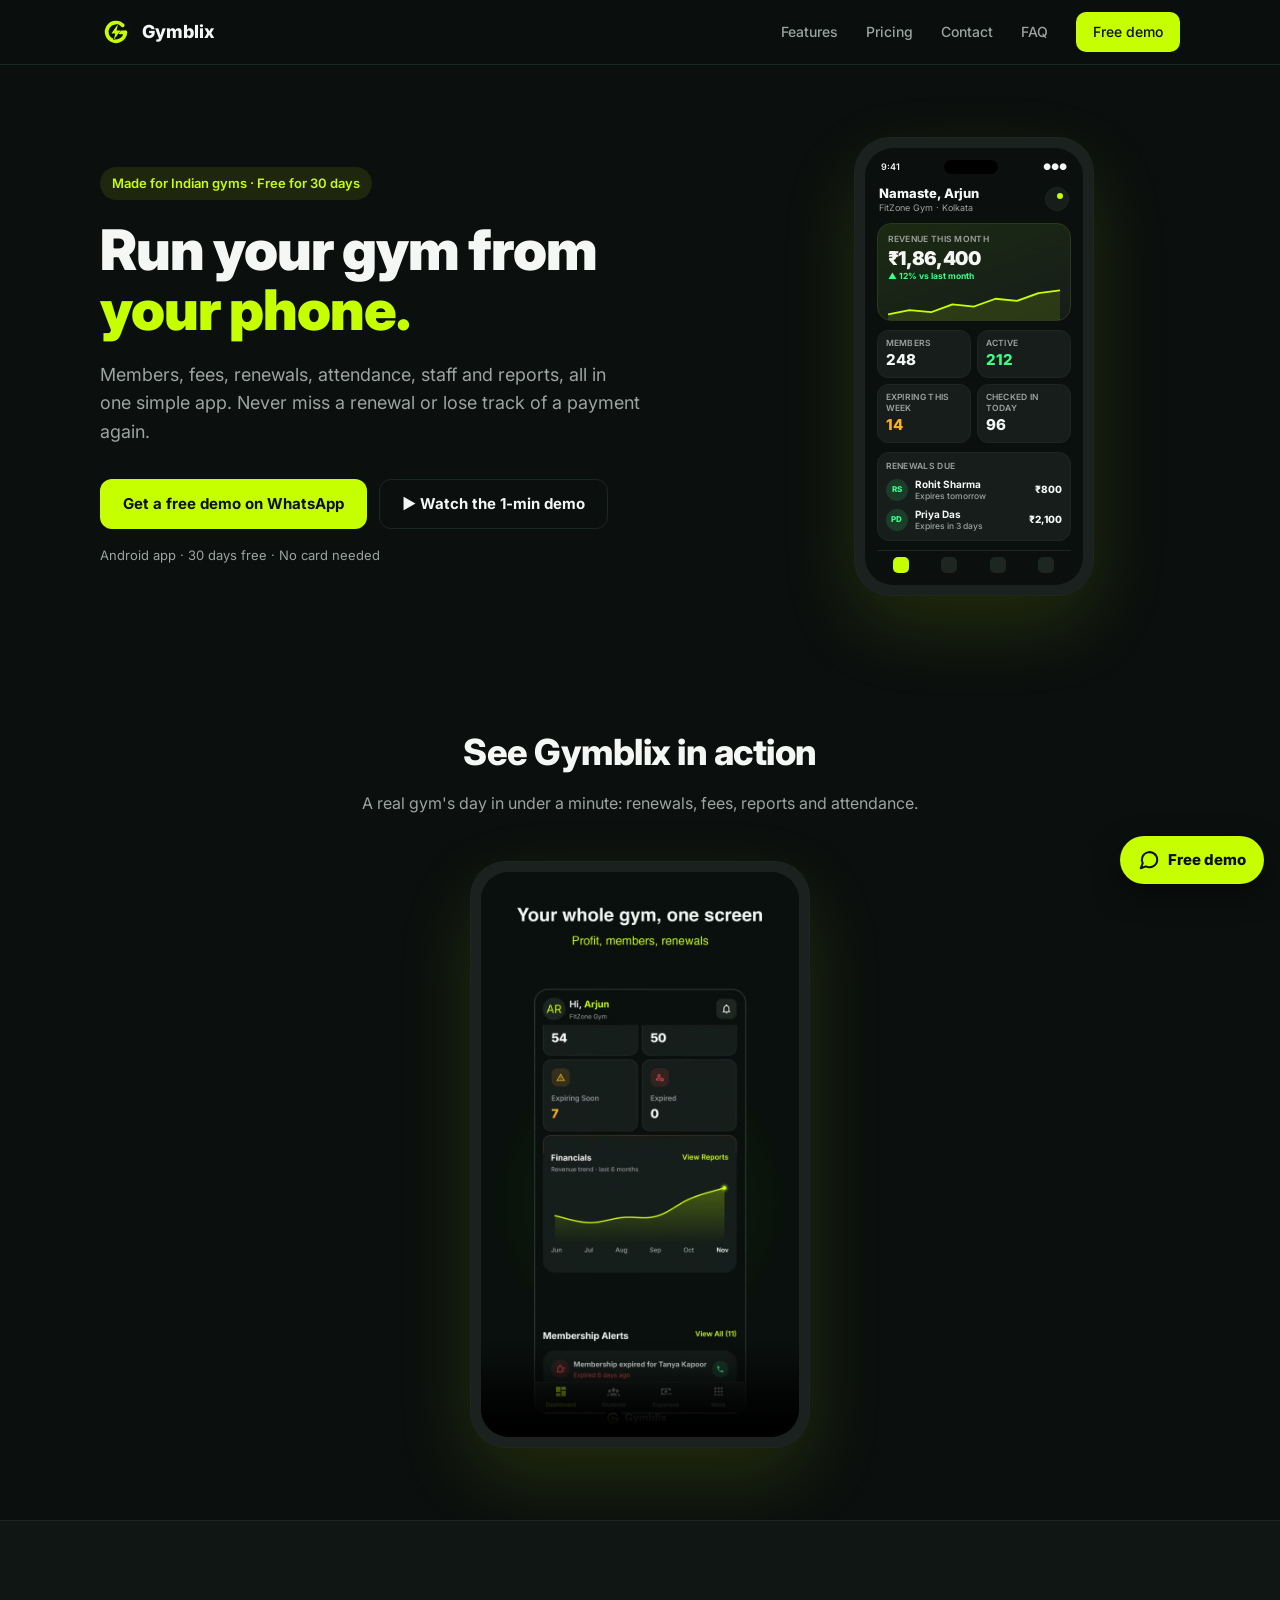
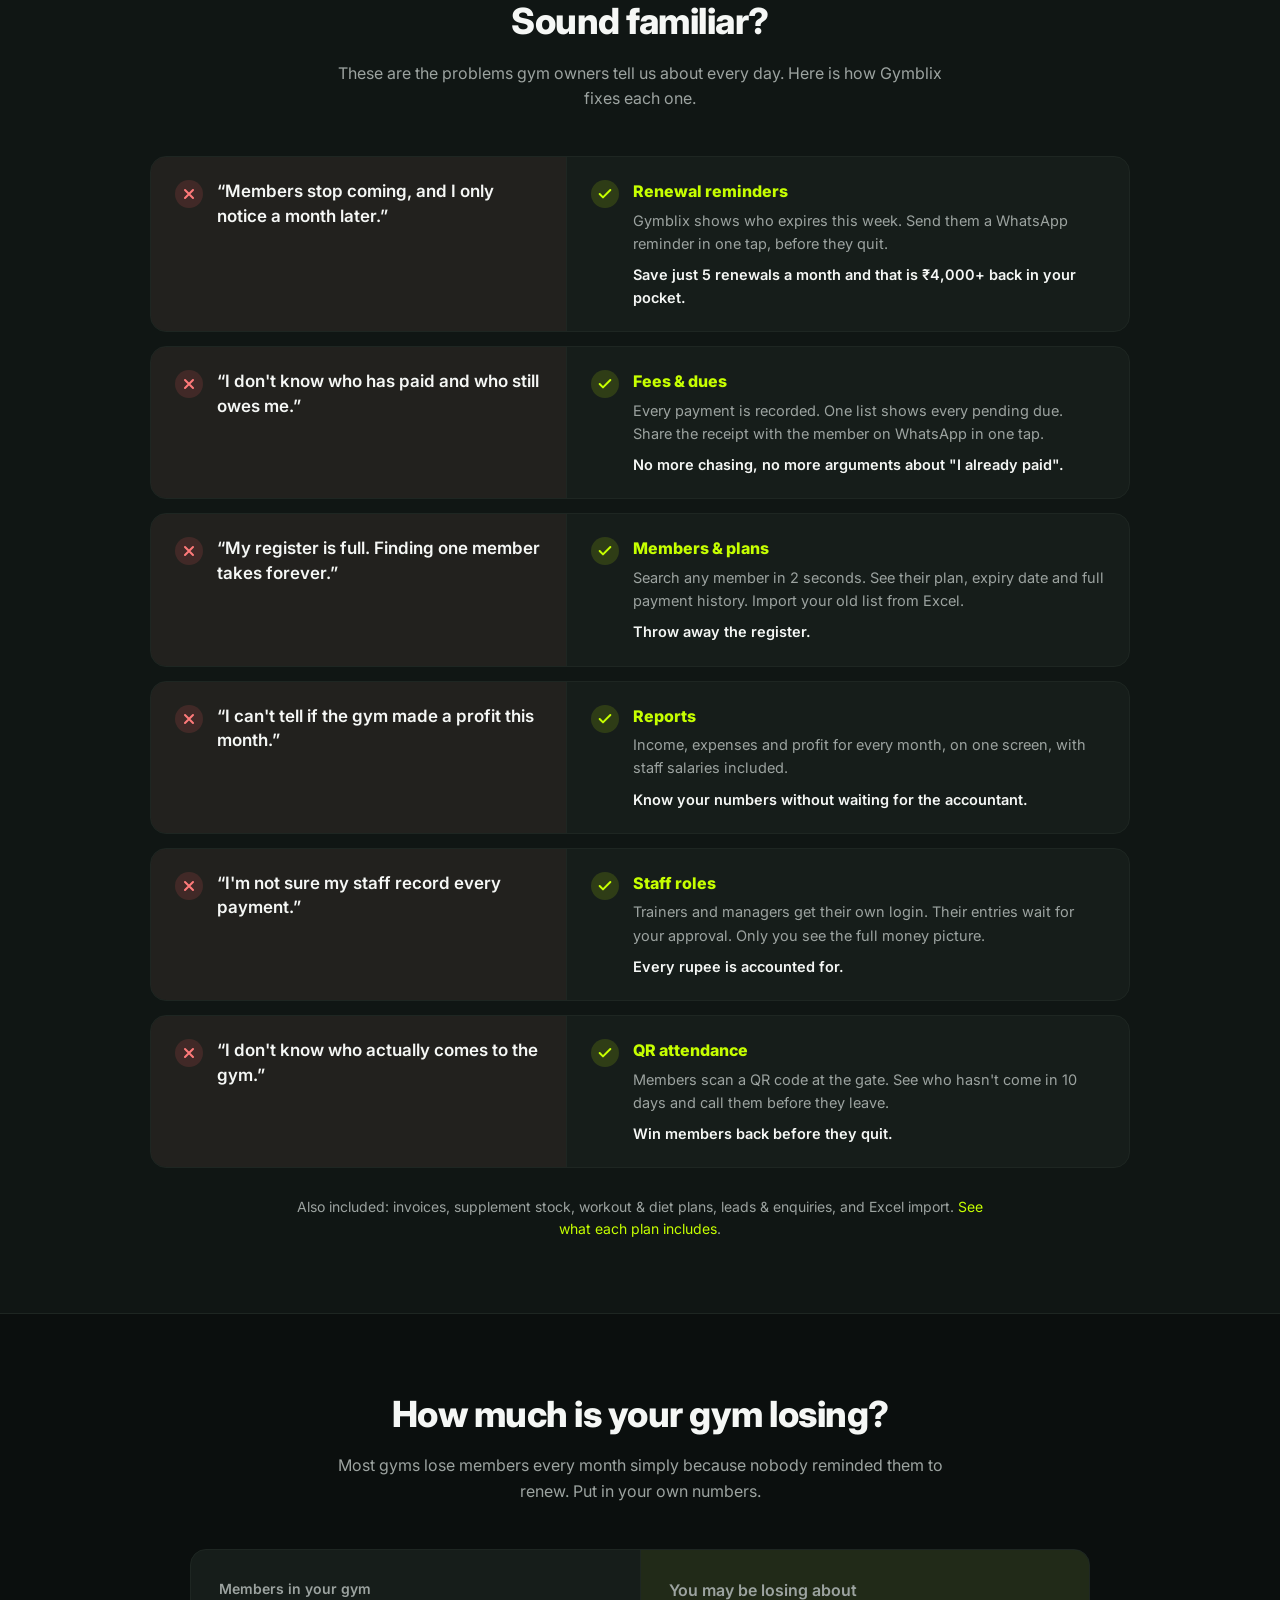
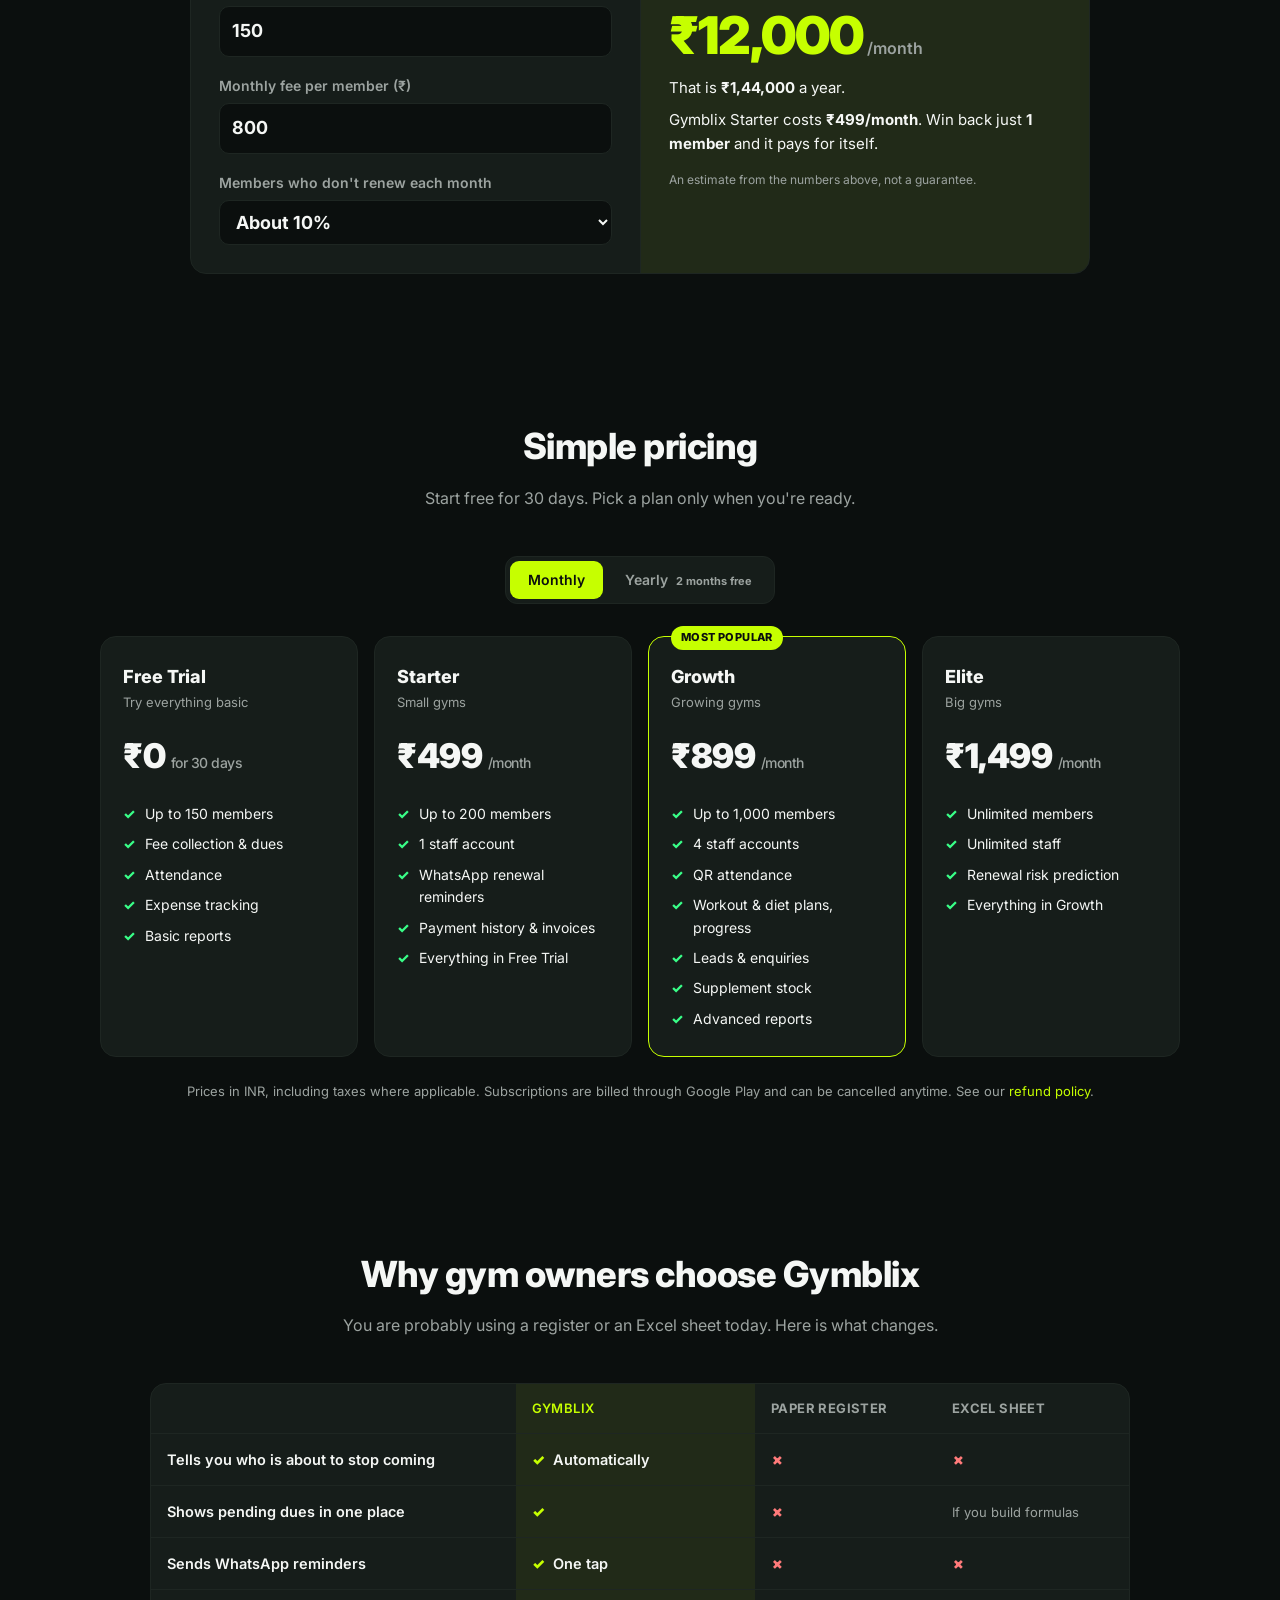
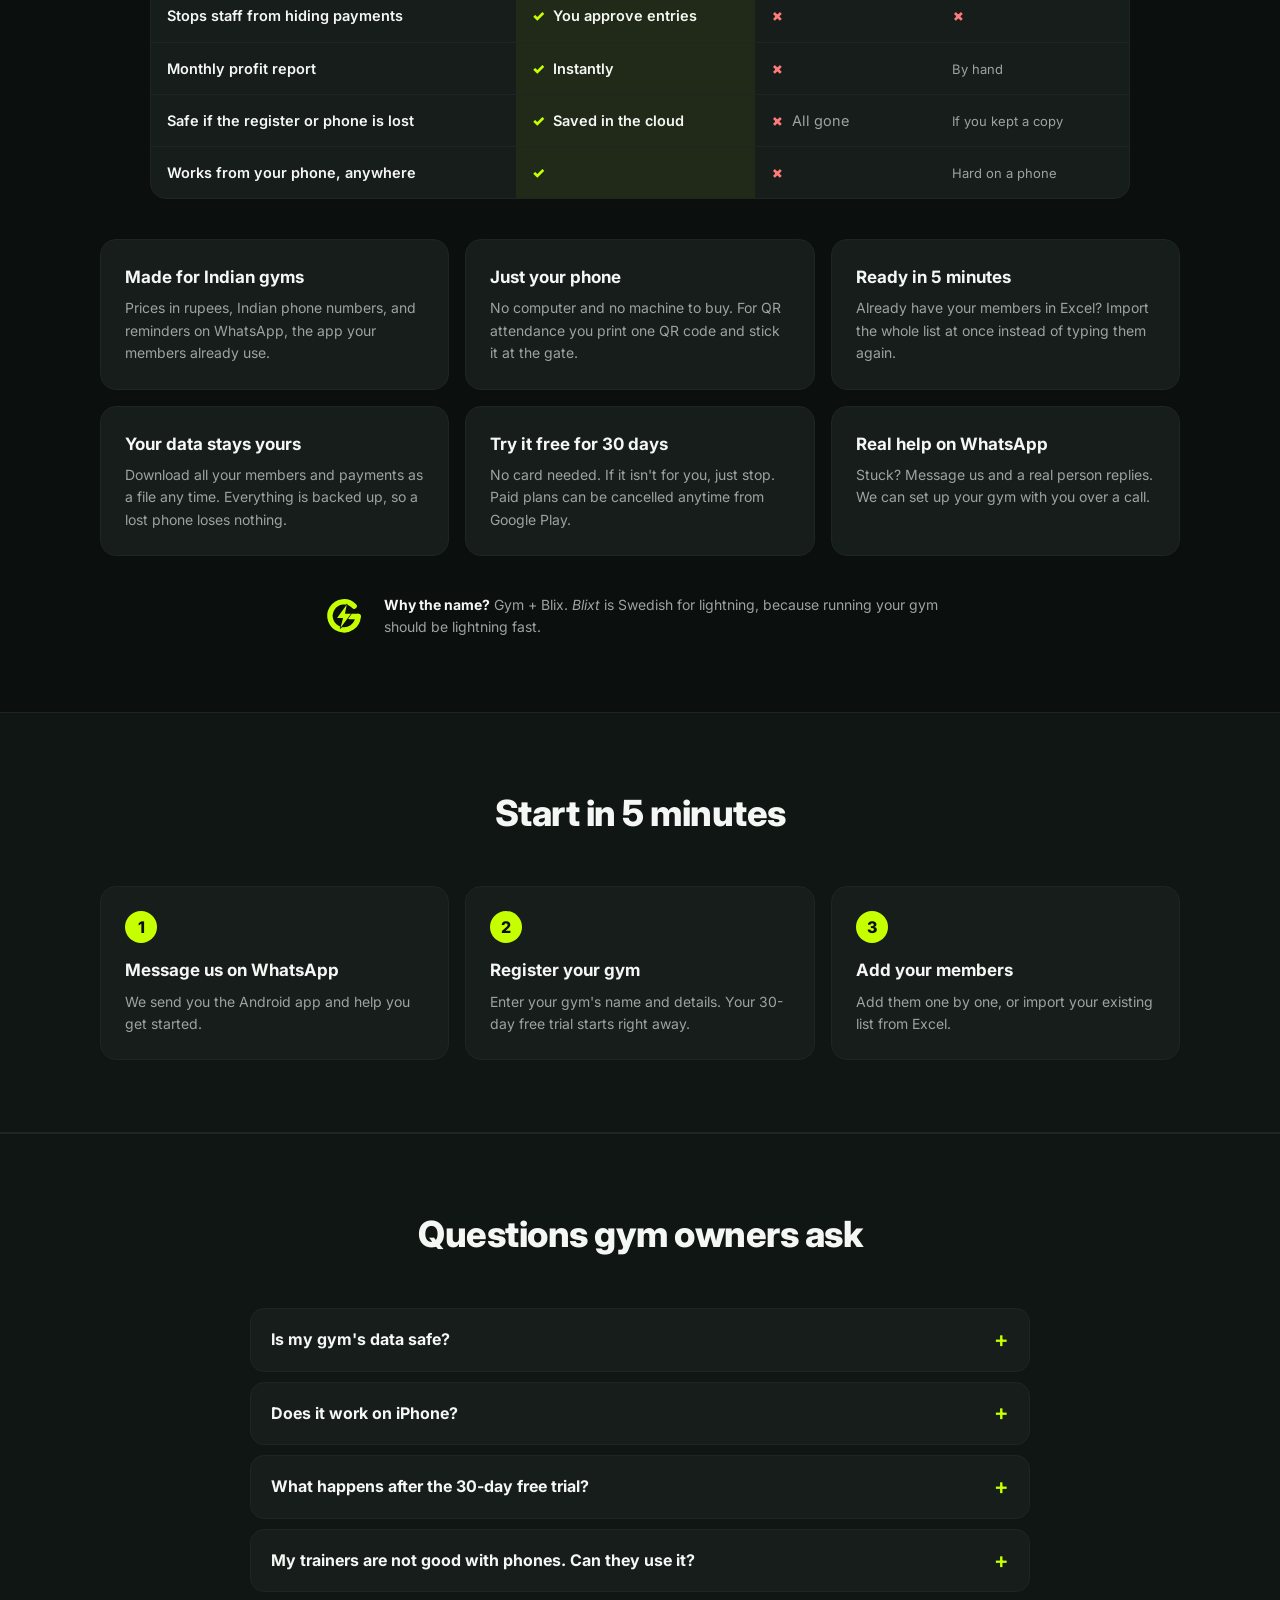
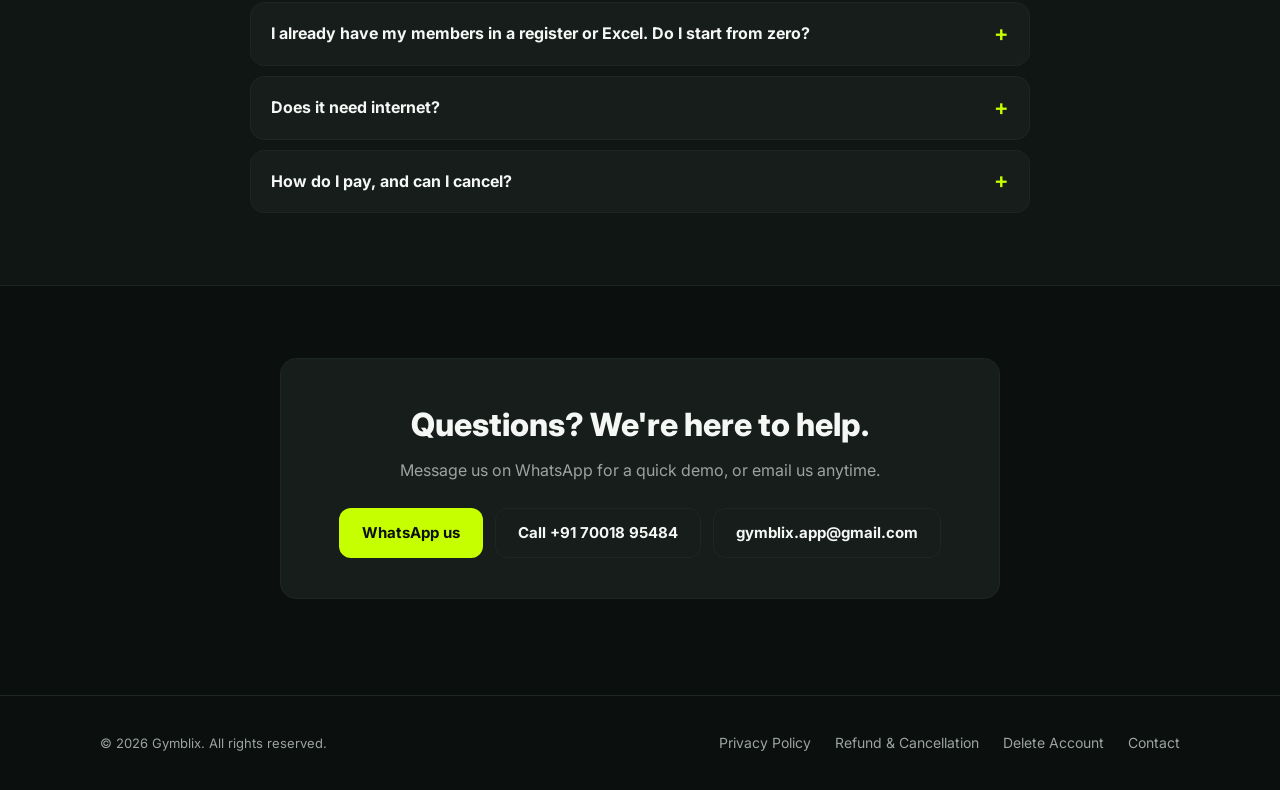
==== commit 4a0c6d49: "feat(home): add the 1-minute demo video Gym owners can now watch the app in use before they message " ====
--- a/public/index.html
+++ b/public/index.html
@@ -63,7 +63,7 @@
                "Get it on Google Play" button linking to
                https://play.google.com/store/apps/details?id=com.gymblix.app -->
           <a class="btn btn-primary" href="https://wa.me/917001895484?text=Hi%2C%20I%20want%20a%20free%20demo%20of%20Gymblix%20for%20my%20gym.%0AGym%20name%3A%0ACity%3A%0ANumber%20of%20members%3A" target="_blank" rel="noopener">Get a free demo on WhatsApp</a>
-          <a class="btn btn-ghost" href="#pricing">See pricing</a>
+          <a class="btn btn-ghost" href="#demo">▶ Watch the 1-min demo</a>
         </div>
         <p class="hero-note">Android app · 30 days free · No card needed</p>
       </div>
@@ -96,6 +96,22 @@
       </div>
     </div>
   </div>
+
+  <!-- Demo video -->
+  <section id="demo">
+    <div class="container">
+      <div class="section-head">
+        <h2>See Gymblix in action</h2>
+        <p>A real gym's day in under a minute: renewals, fees, reports and attendance.</p>
+      </div>
+      <div class="demo-frame">
+        <video controls playsinline preload="none" poster="assets/gymblix-demo-poster.jpg" width="720" height="1280">
+          <source src="assets/gymblix-demo.mp4" type="video/mp4">
+          Your browser can't play this video. <a href="assets/gymblix-demo.mp4">Download the demo</a>.
+        </video>
+      </div>
+    </div>
+  </section>
 
   <!-- Problems → solutions -->
   <section id="features" class="alt">
--- a/public/styles.css
+++ b/public/styles.css
@@ -350,3 +350,11 @@
   .wa-float { right: 12px; bottom: 12px; padding: 12px 16px; }
   .site-footer { padding-bottom: 84px; }
 }
+
+/* ── Demo video ─────────────────────────── */
+.demo-frame {
+  width: min(340px, 100%); margin: 0 auto; padding: 10px; border-radius: 36px;
+  background: #1A211E; border: 1px solid var(--border);
+  box-shadow: 0 30px 80px rgba(198, 255, 0, 0.12);
+}
+.demo-frame video { display: block; width: 100%; height: auto; aspect-ratio: 9 / 16; border-radius: 28px; background: var(--bg); }
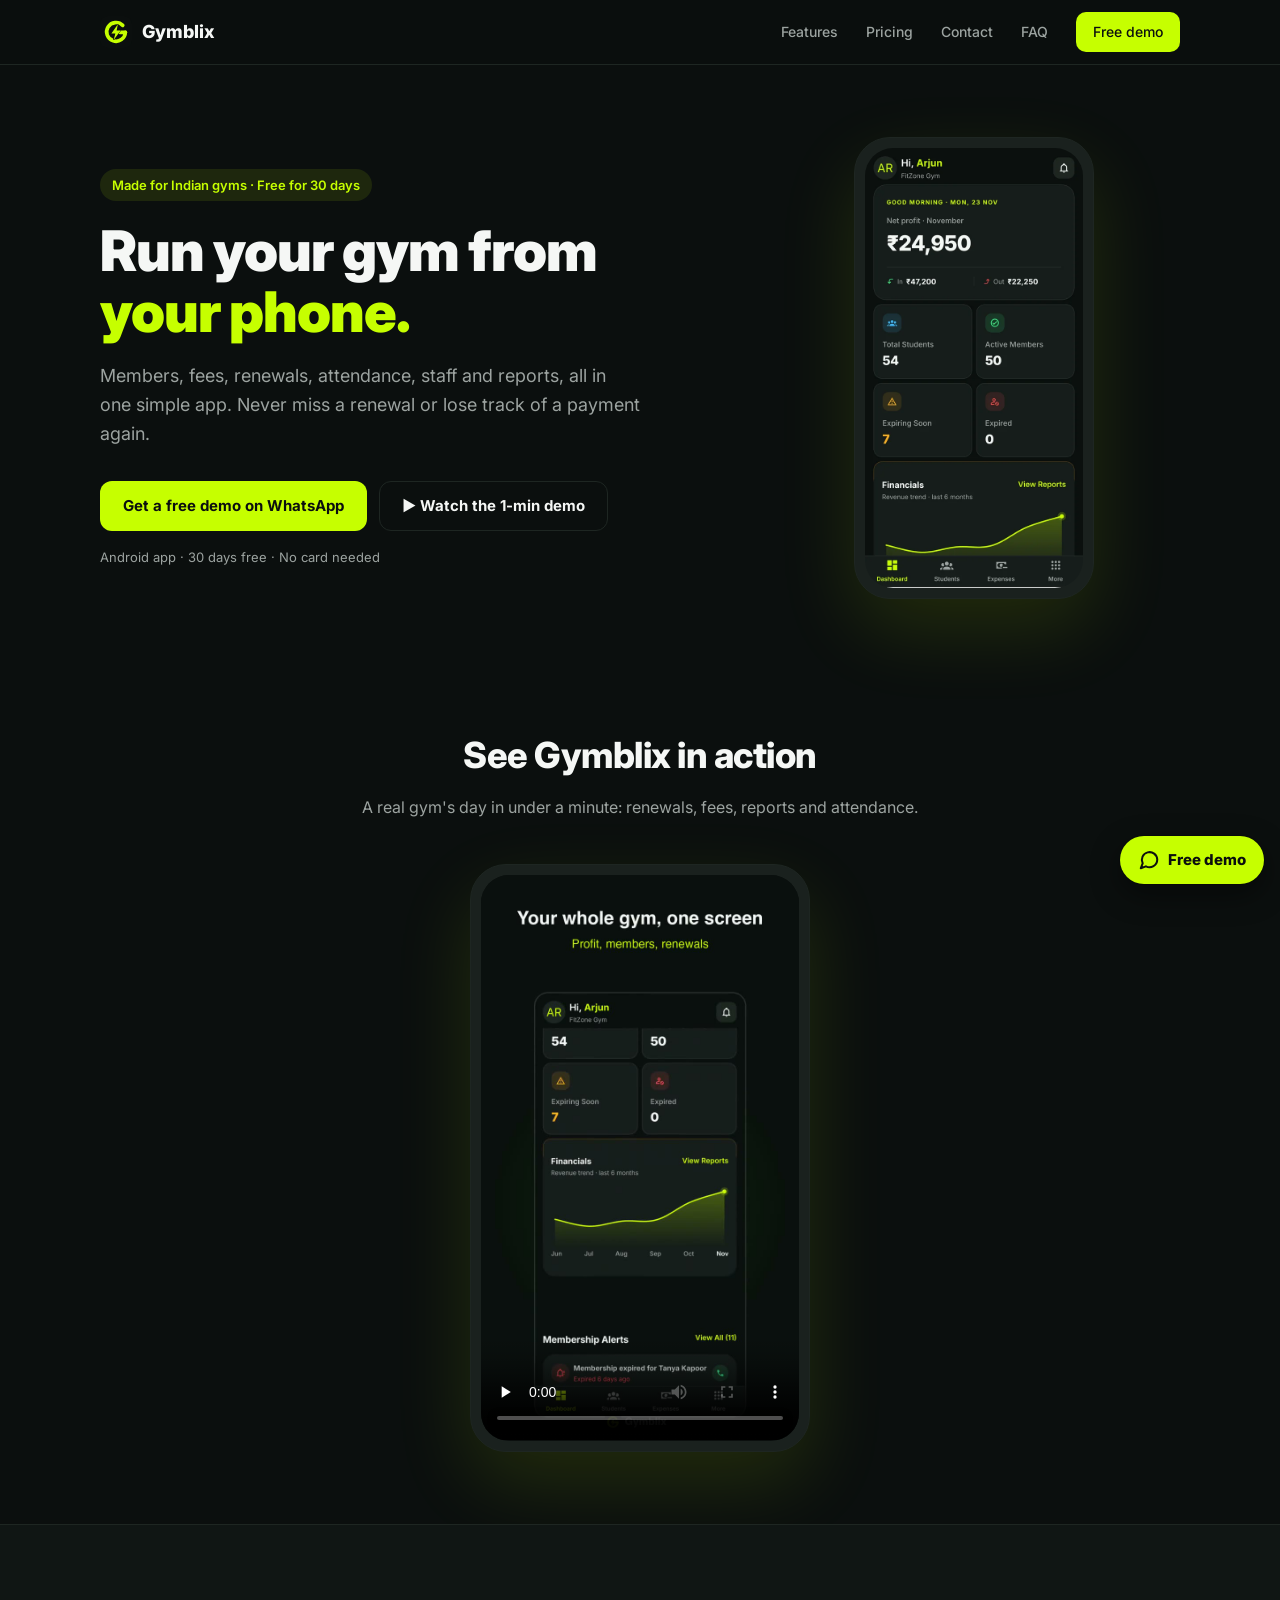
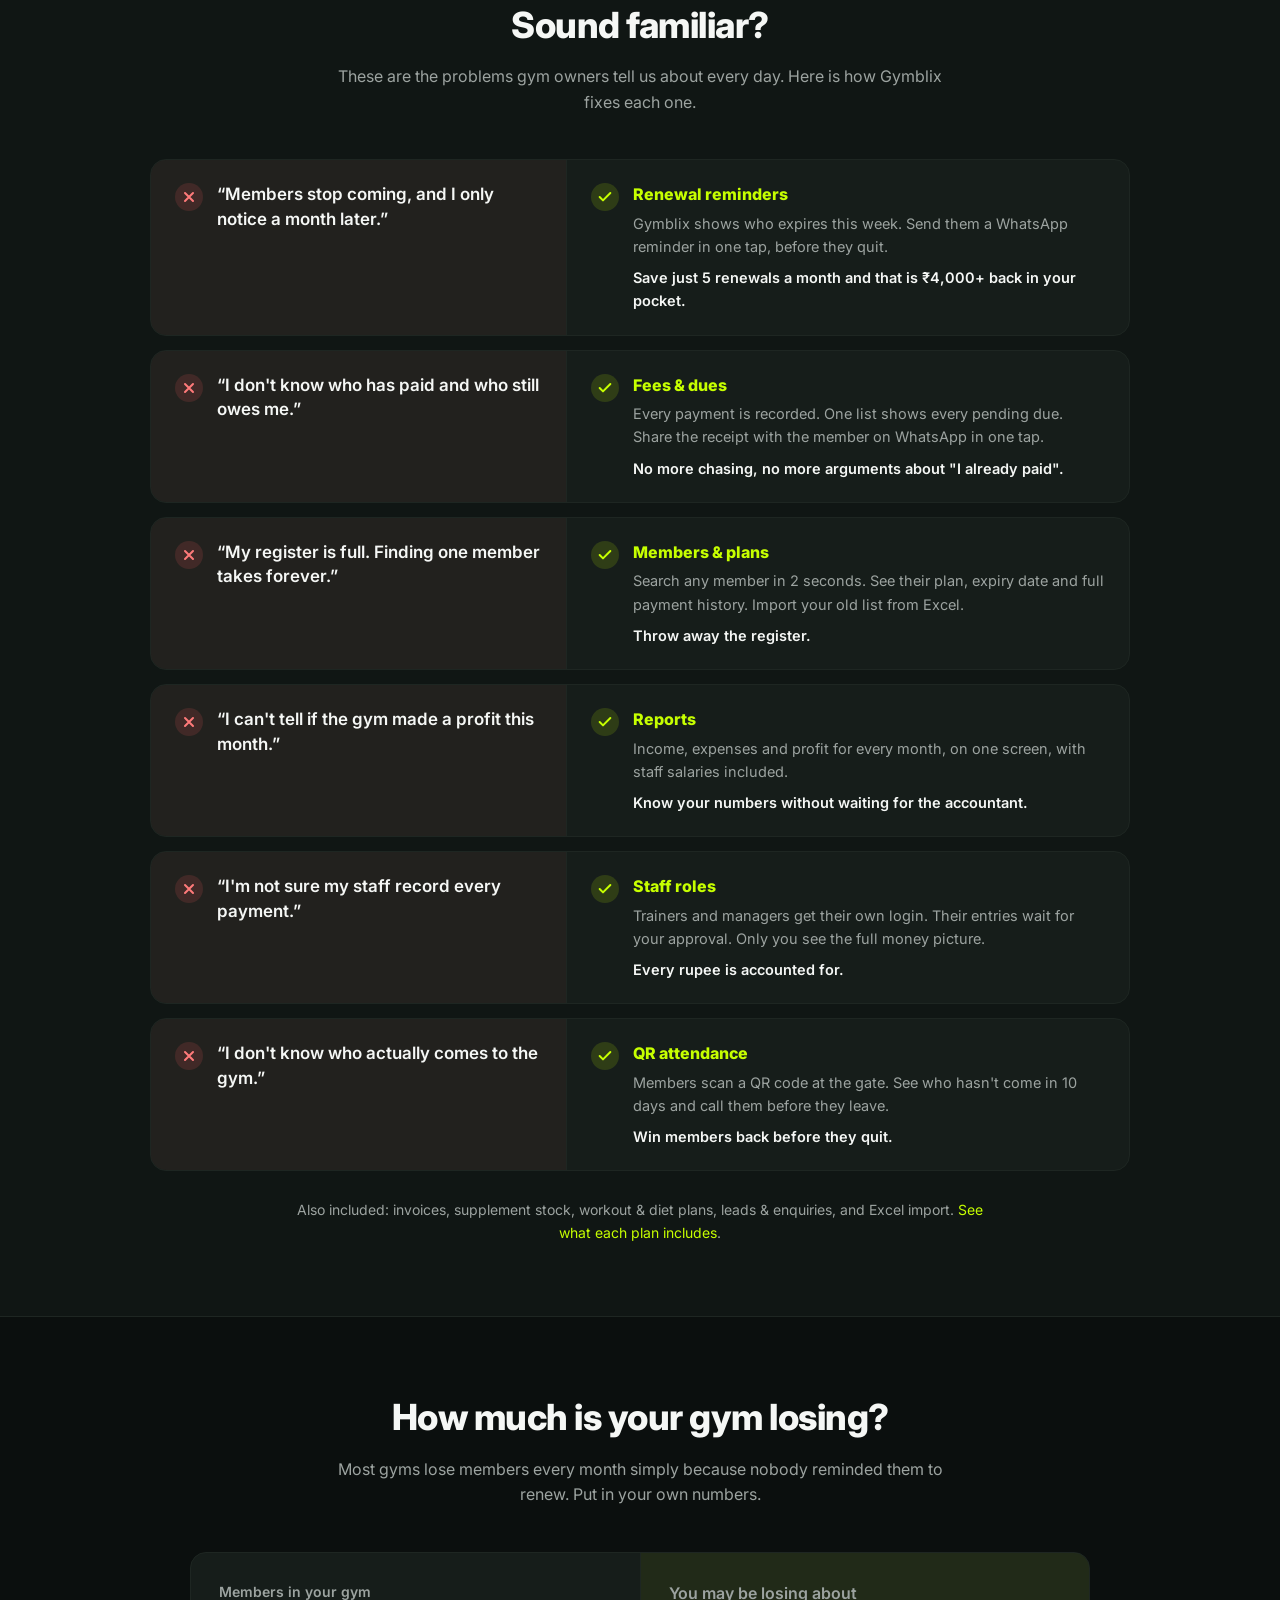
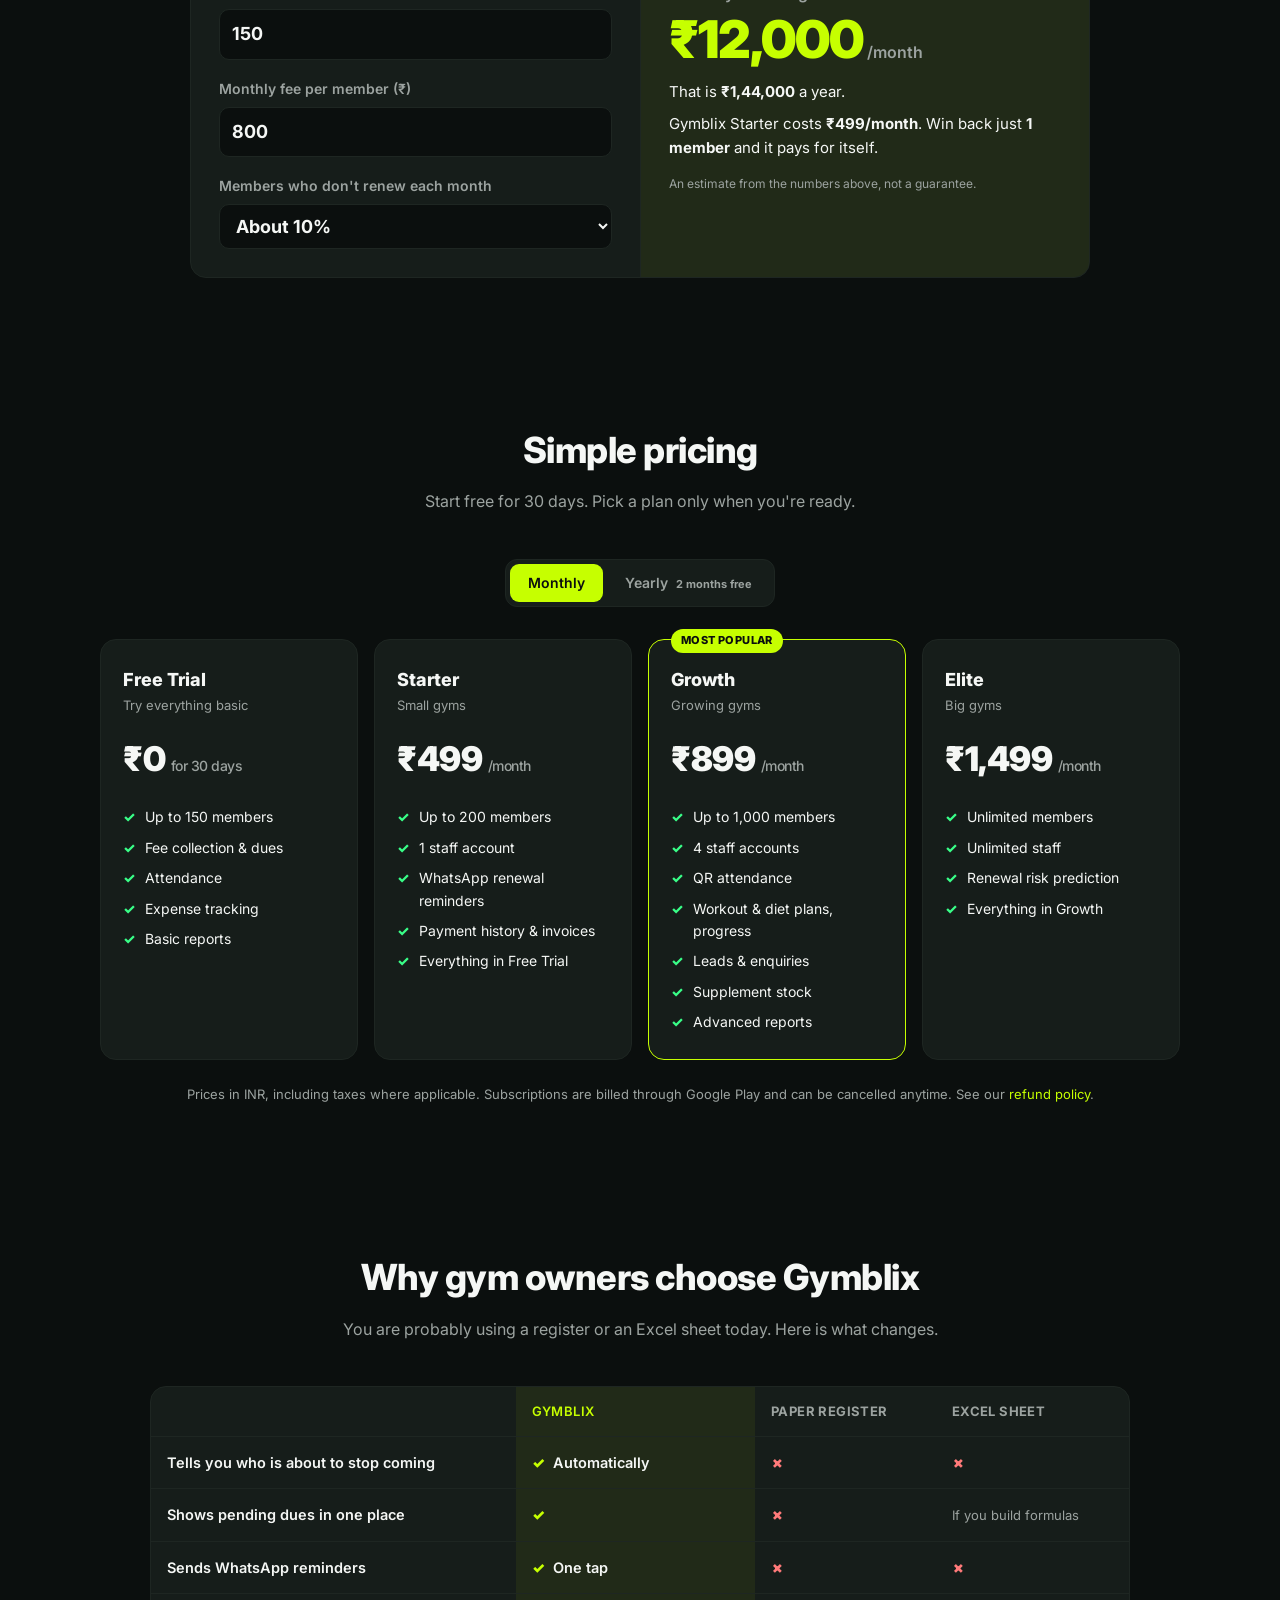
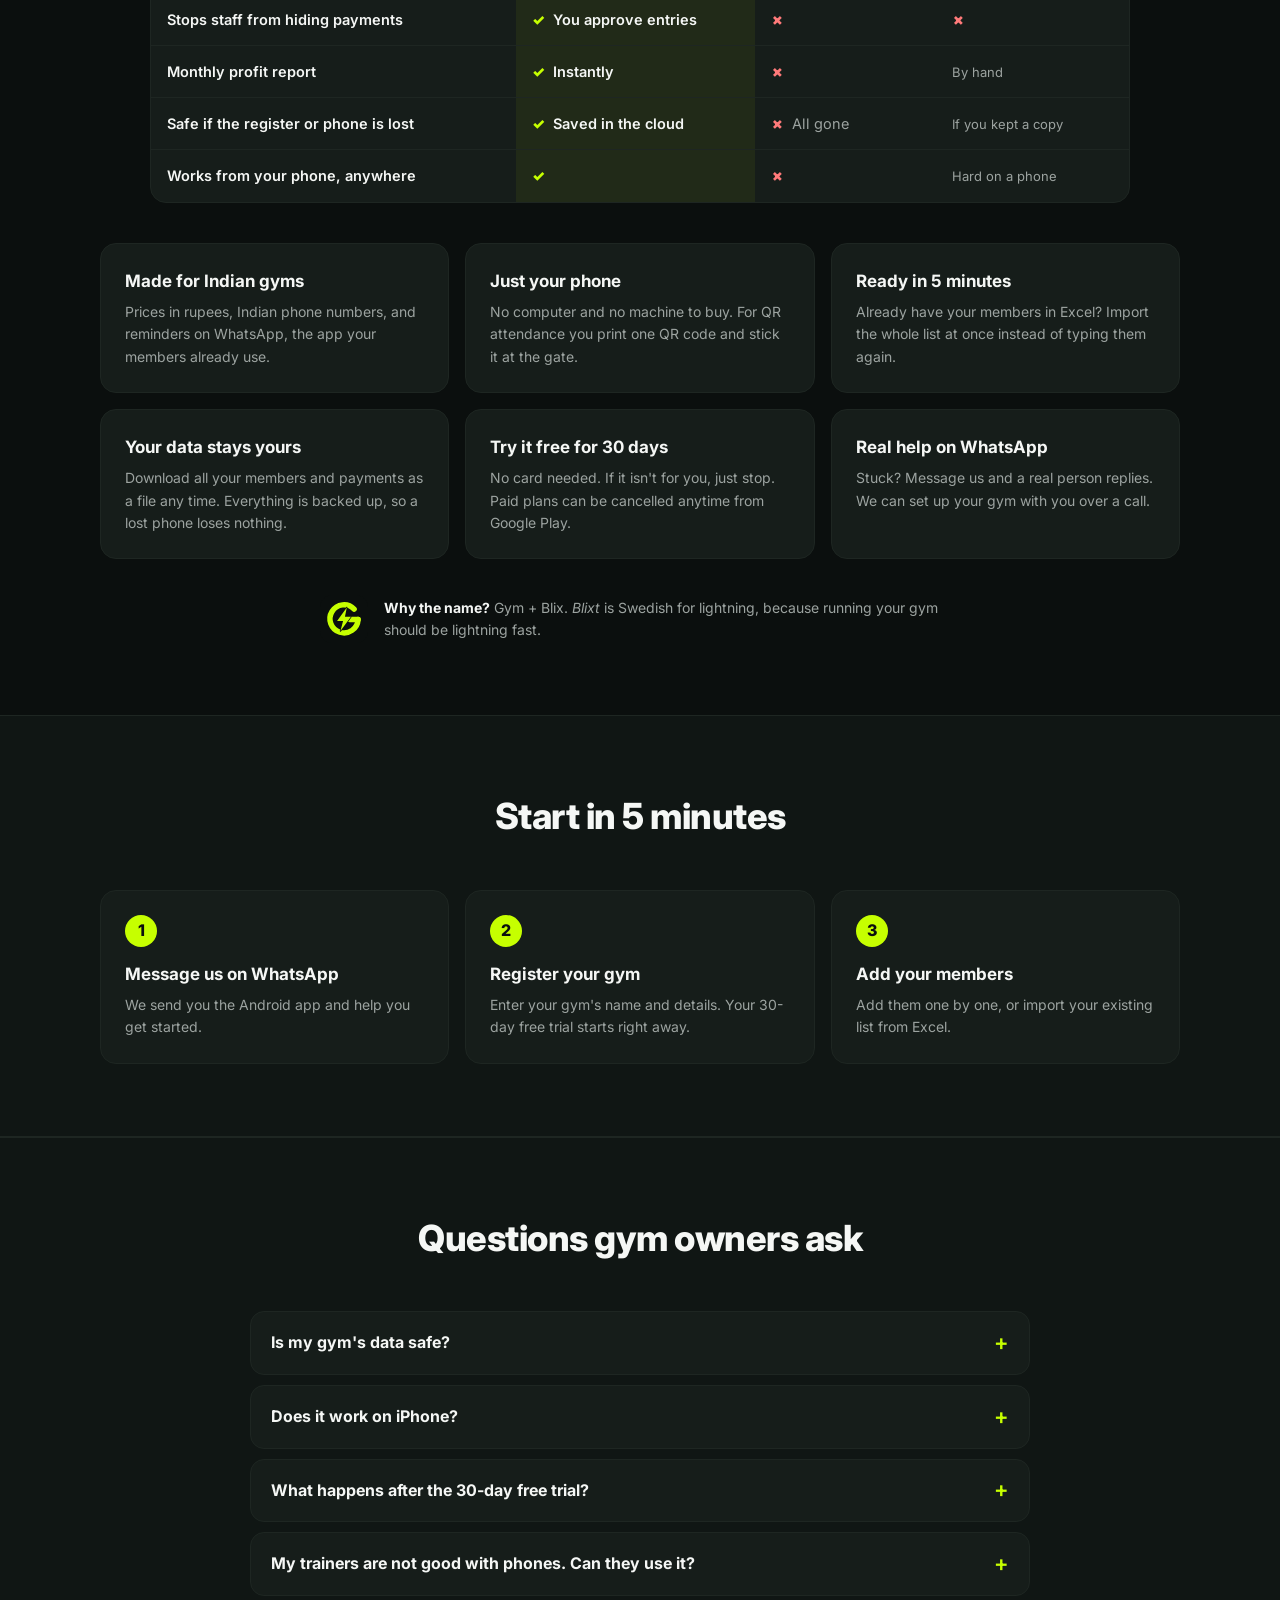
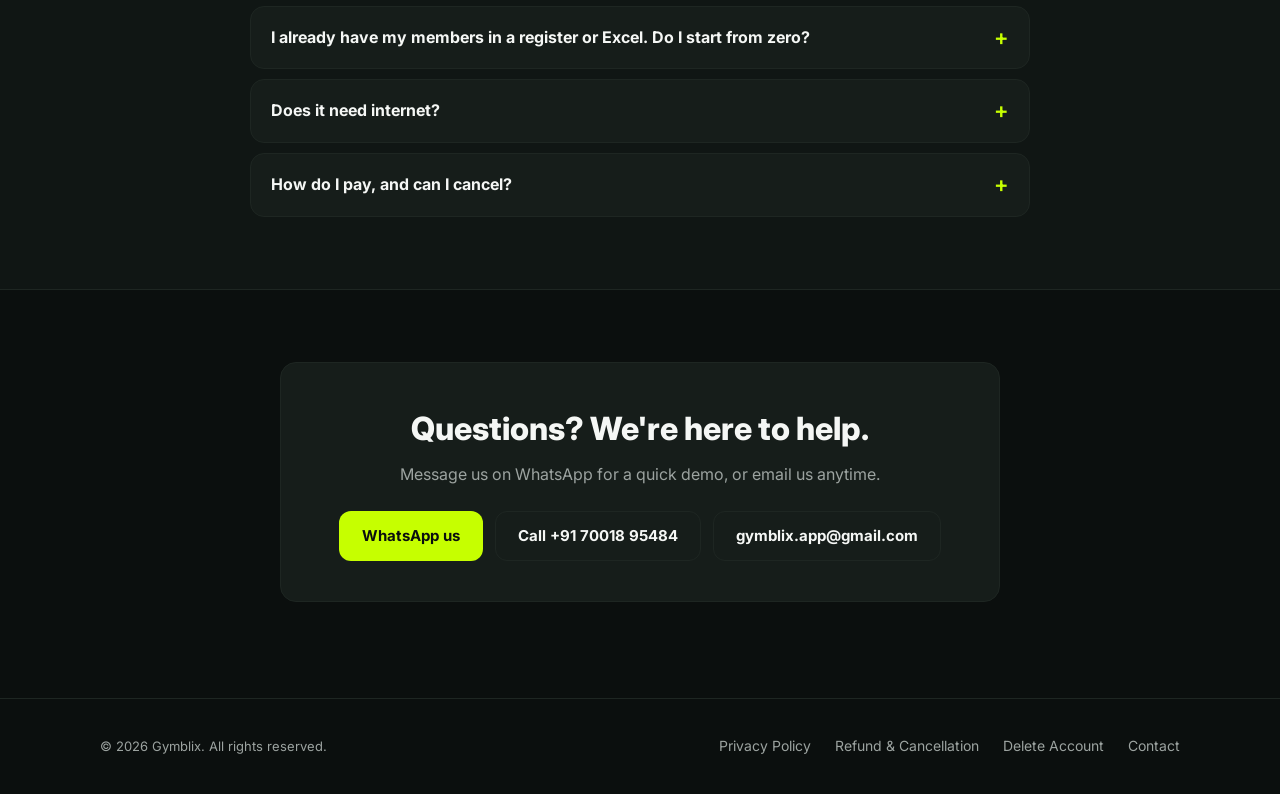
==== commit 50593165: "feat(home): show a real app screenshot in the hero The hero used a hand-built mockup (₹1,86,400, 248" ====
--- a/public/index.html
+++ b/public/index.html
@@ -67,32 +67,9 @@
         </div>
         <p class="hero-note">Android app · 30 days free · No card needed</p>
       </div>
-      <div class="phone" role="img" aria-label="Gymblix dashboard: 248 members, 212 active, 14 expiring this week, ₹1,86,400 revenue this month">
-        <div class="screen" aria-hidden="true">
-          <div class="s-status"><span>9:41</span><span class="s-notch"></span><span>●●●</span></div>
-          <div class="s-head">
-            <div><div class="s-hi">Namaste, Arjun</div><div class="s-gym">FitZone Gym · Kolkata</div></div>
-            <div class="s-bell"></div>
-          </div>
-          <div class="s-revenue">
-            <div class="s-label">Revenue this month</div>
-            <div class="s-big">₹1,86,400</div>
-            <div class="s-up">▲ 12% vs last month</div>
-            <svg viewBox="0 0 200 48" class="s-chart" preserveAspectRatio="none"><path d="M0 40 L25 34 L50 37 L75 26 L100 29 L125 18 L150 21 L175 10 L200 6" fill="none" stroke="#C6FF00" stroke-width="2.5" stroke-linejoin="round"/><path d="M0 40 L25 34 L50 37 L75 26 L100 29 L125 18 L150 21 L175 10 L200 6 L200 48 L0 48 Z" fill="rgba(198,255,0,0.12)"/></svg>
-          </div>
-          <div class="s-tiles">
-            <div class="s-tile"><div class="s-label">Members</div><div class="s-num">248</div></div>
-            <div class="s-tile"><div class="s-label">Active</div><div class="s-num mint">212</div></div>
-            <div class="s-tile"><div class="s-label">Expiring this week</div><div class="s-num warn">14</div></div>
-            <div class="s-tile"><div class="s-label">Checked in today</div><div class="s-num">96</div></div>
-          </div>
-          <div class="s-list">
-            <div class="s-label">Renewals due</div>
-            <div class="s-row"><span class="s-av">RS</span><span class="s-name">Rohit Sharma<small>Expires tomorrow</small></span><span class="s-amt">₹800</span></div>
-            <div class="s-row"><span class="s-av">PD</span><span class="s-name">Priya Das<small>Expires in 3 days</small></span><span class="s-amt">₹2,100</span></div>
-          </div>
-          <div class="s-nav"><span class="on"></span><span></span><span></span><span></span></div>
-        </div>
+      <div class="phone">
+        <img src="assets/app-dashboard.webp" width="540" height="1090"
+             alt="Gymblix app dashboard: net profit ₹24,950 this month, 54 members, 7 memberships expiring soon">
       </div>
     </div>
   </div>
--- a/public/styles.css
+++ b/public/styles.css
@@ -358,3 +358,10 @@
   box-shadow: 0 30px 80px rgba(198, 255, 0, 0.12);
 }
 .demo-frame video { display: block; width: 100%; height: auto; aspect-ratio: 9 / 16; border-radius: 28px; background: var(--bg); }
+
+/* Hero shows a real app screenshot. On phones the demo video sits right
+   below the hero, so the screenshot is hidden there to avoid two phones in a row. */
+.phone img { display: block; width: 100%; height: auto; border-radius: 28px; }
+@media (max-width: 720px) {
+  .hero .phone { display: none; }
+}
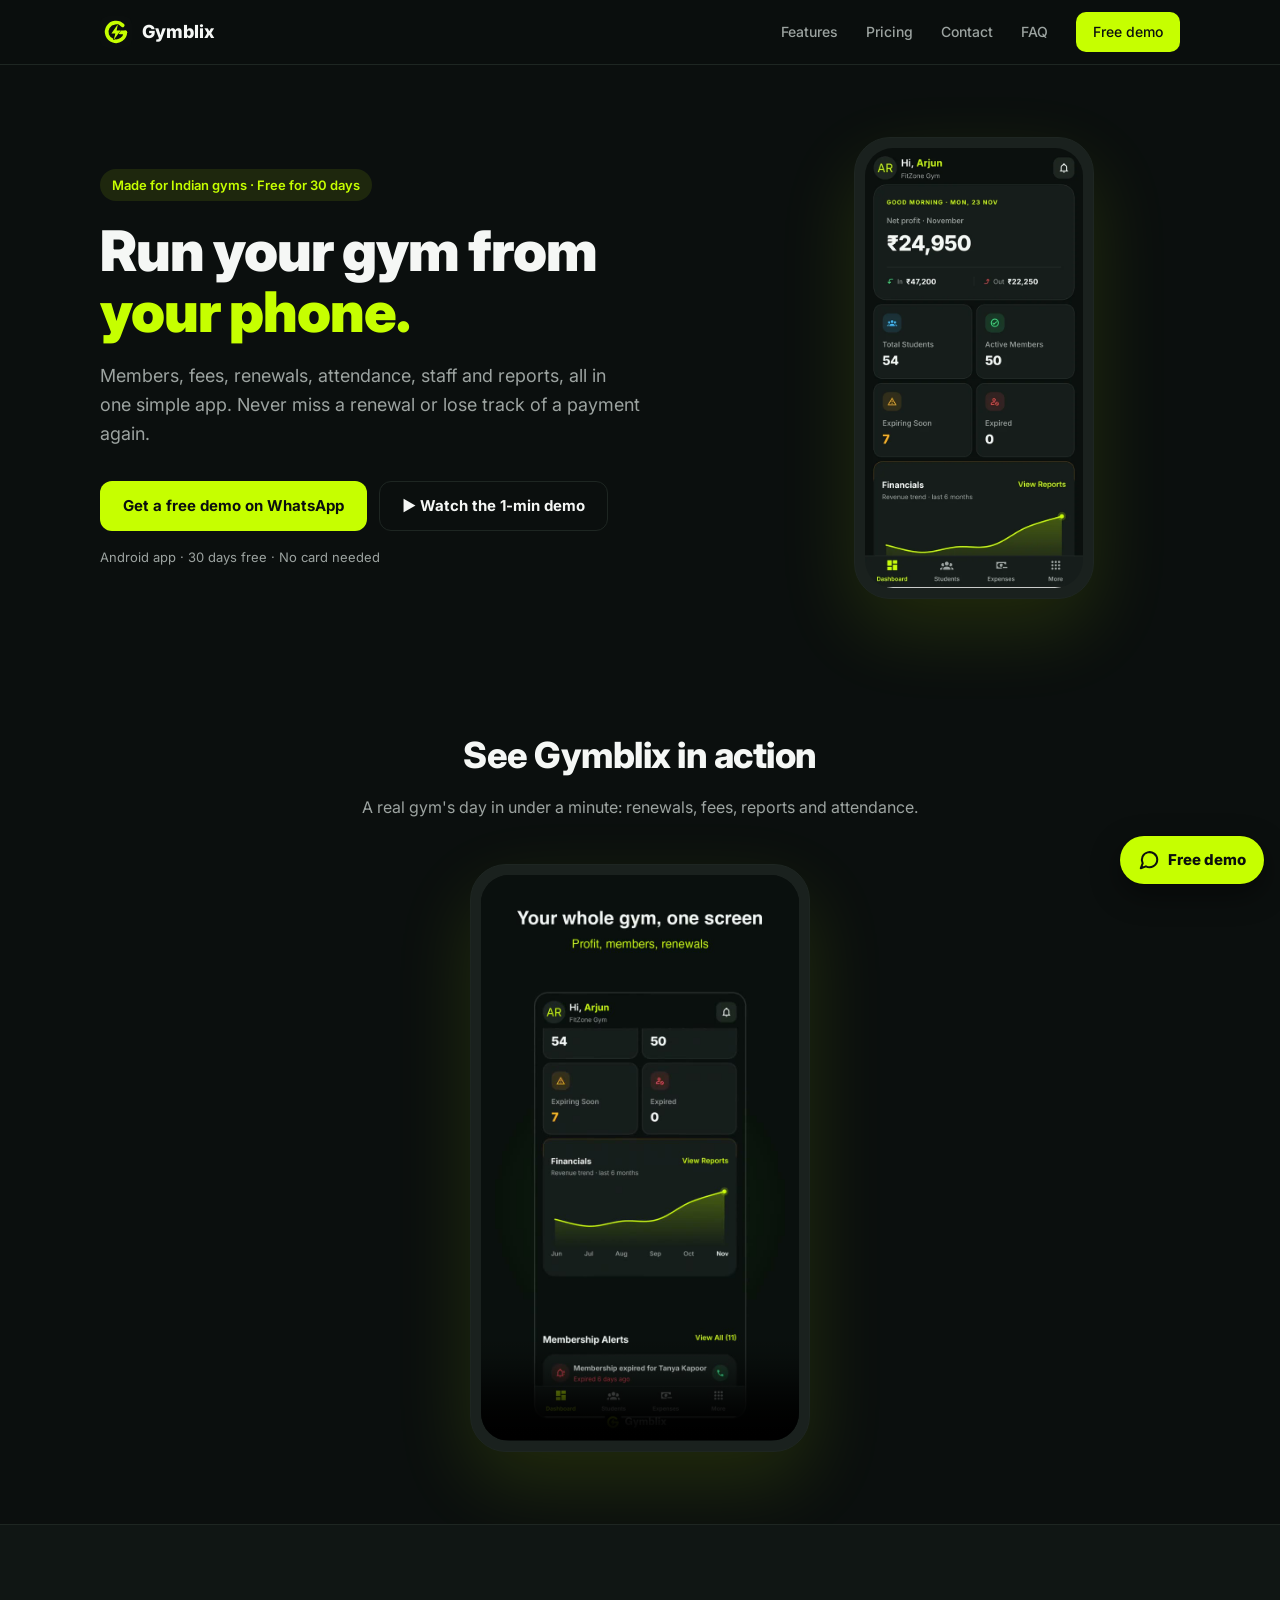
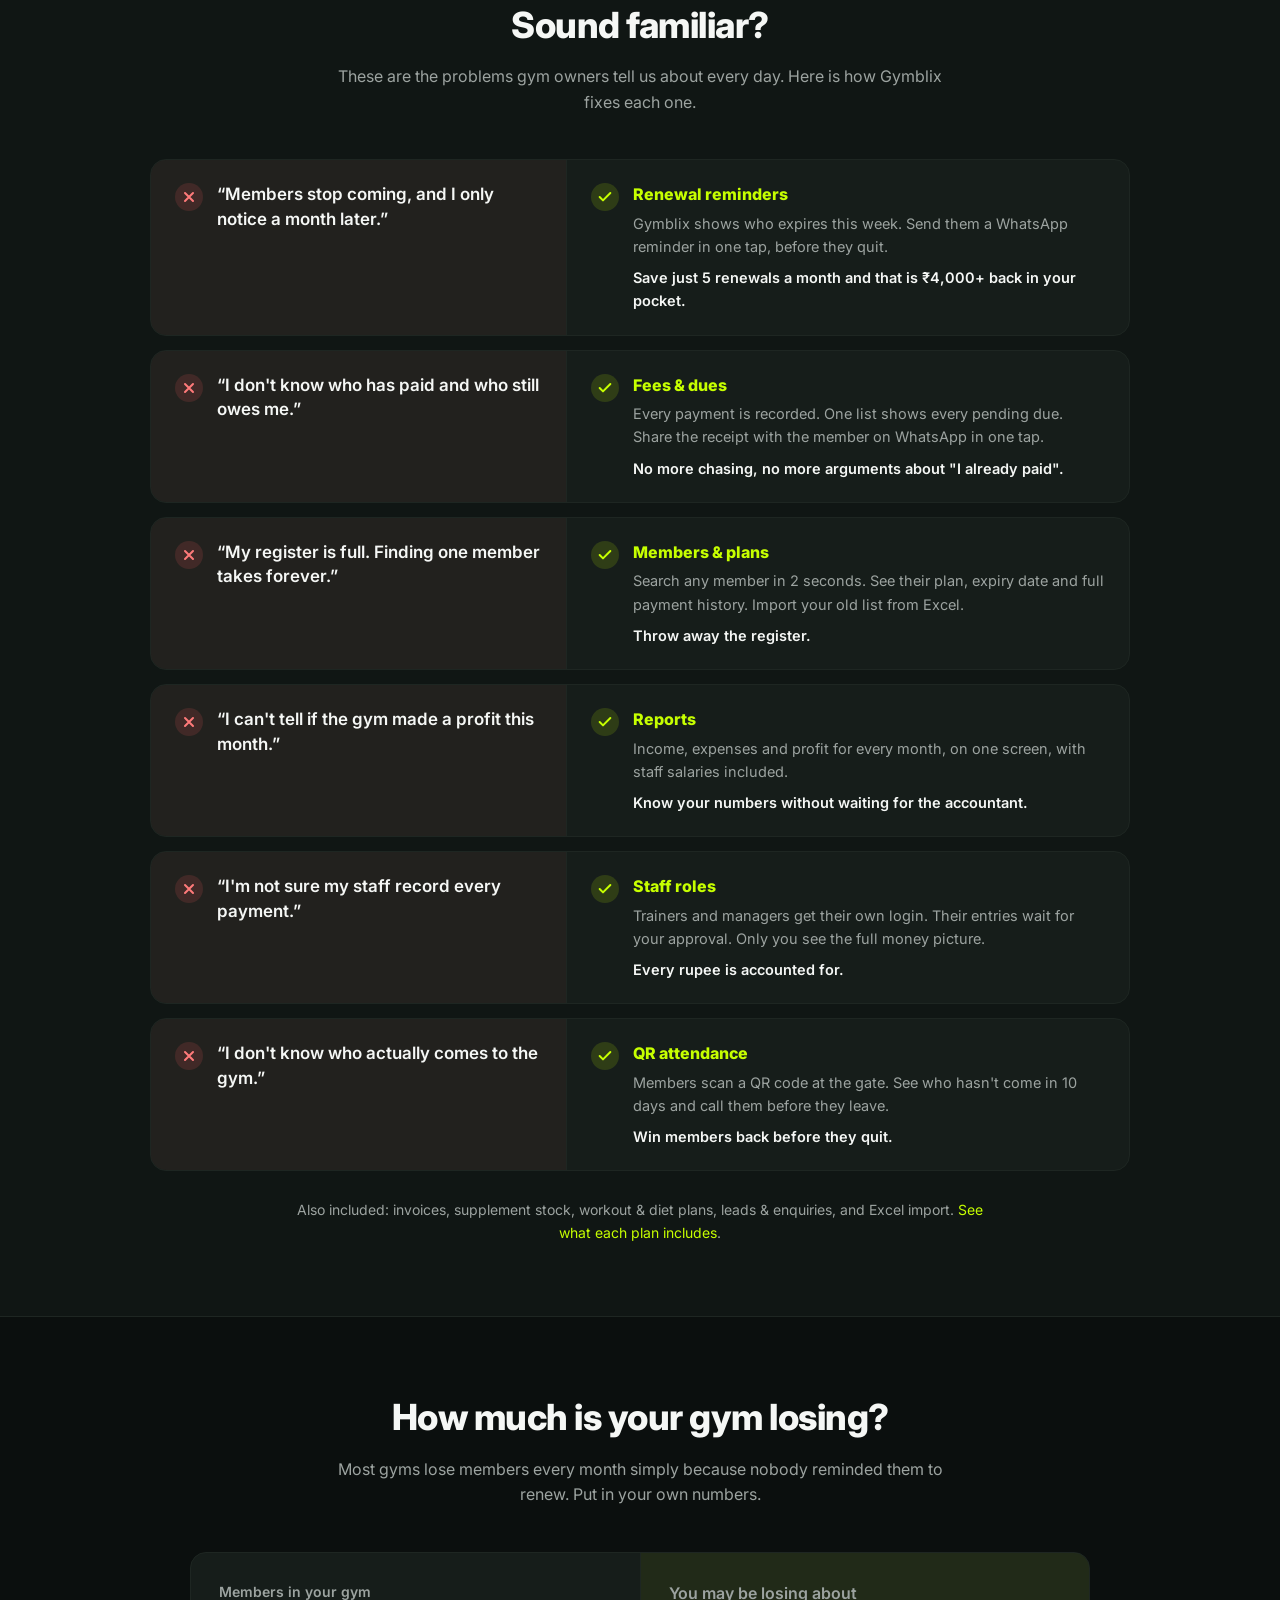
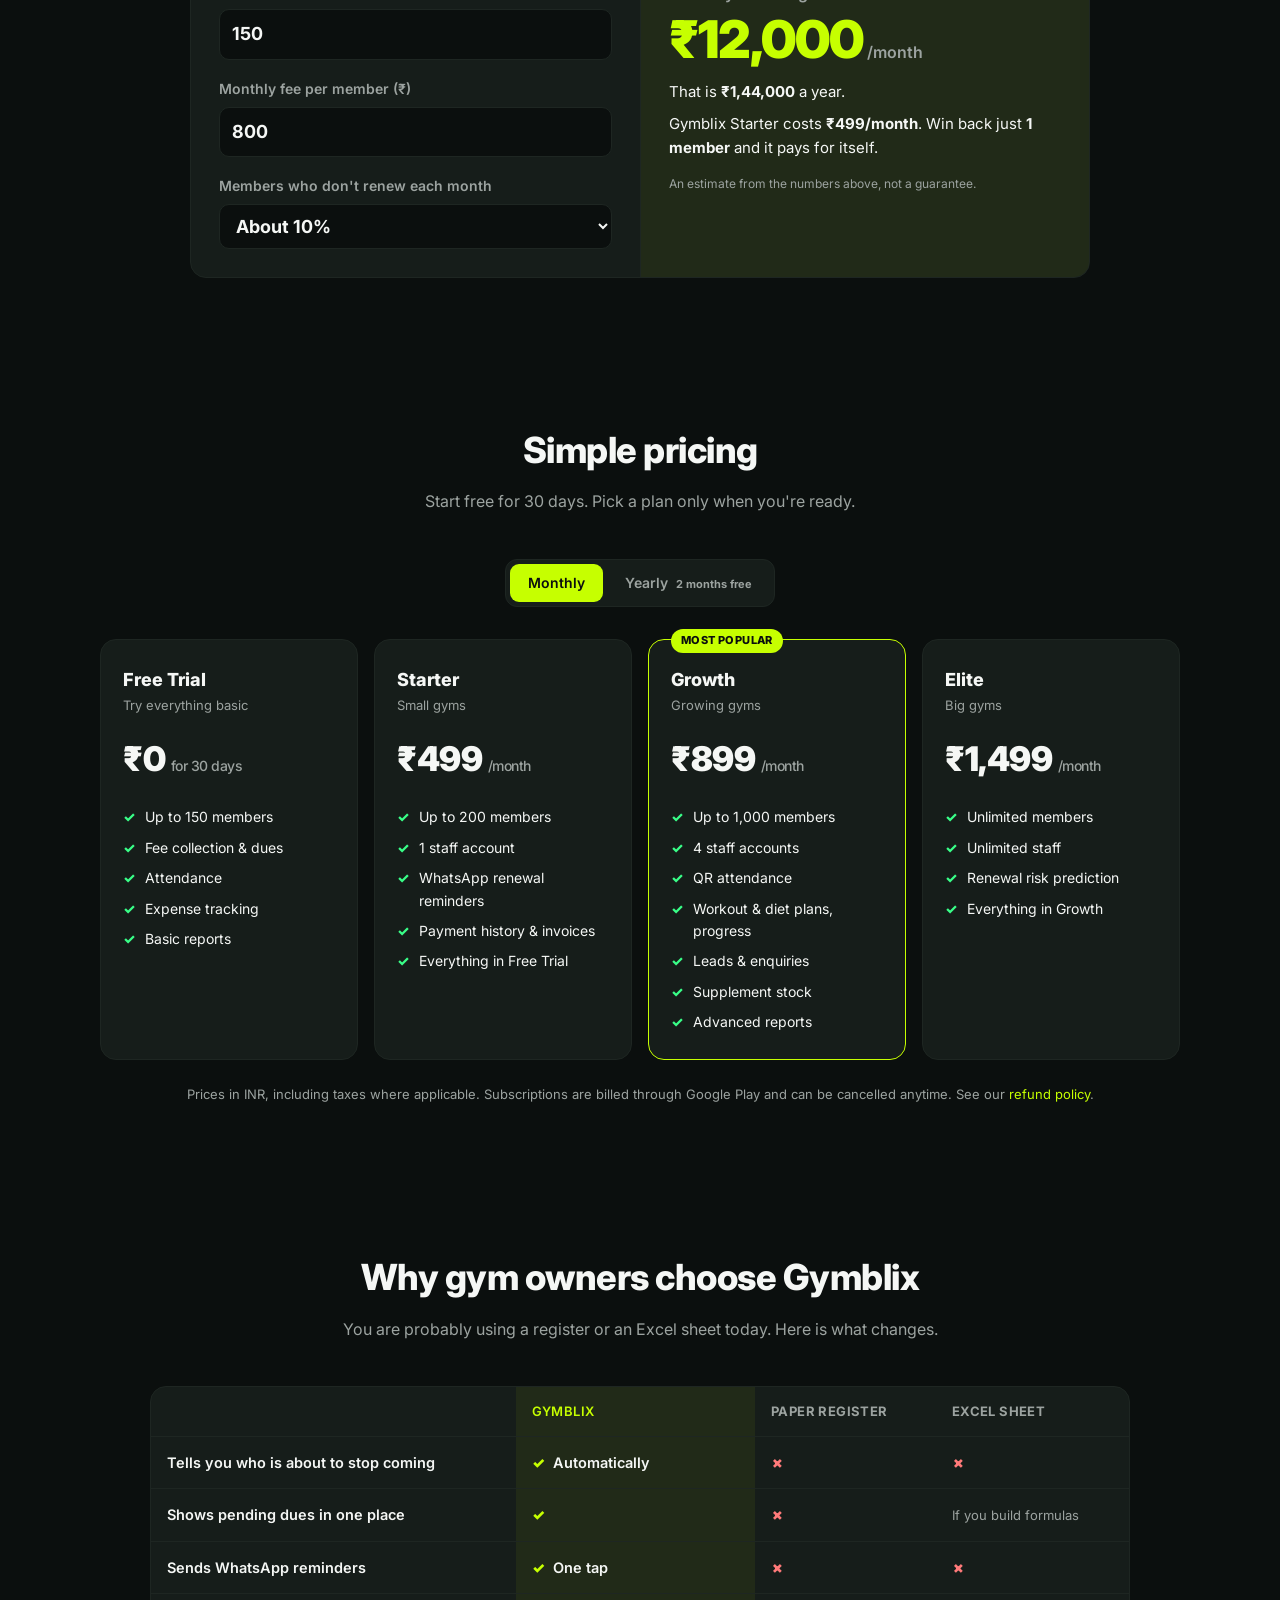
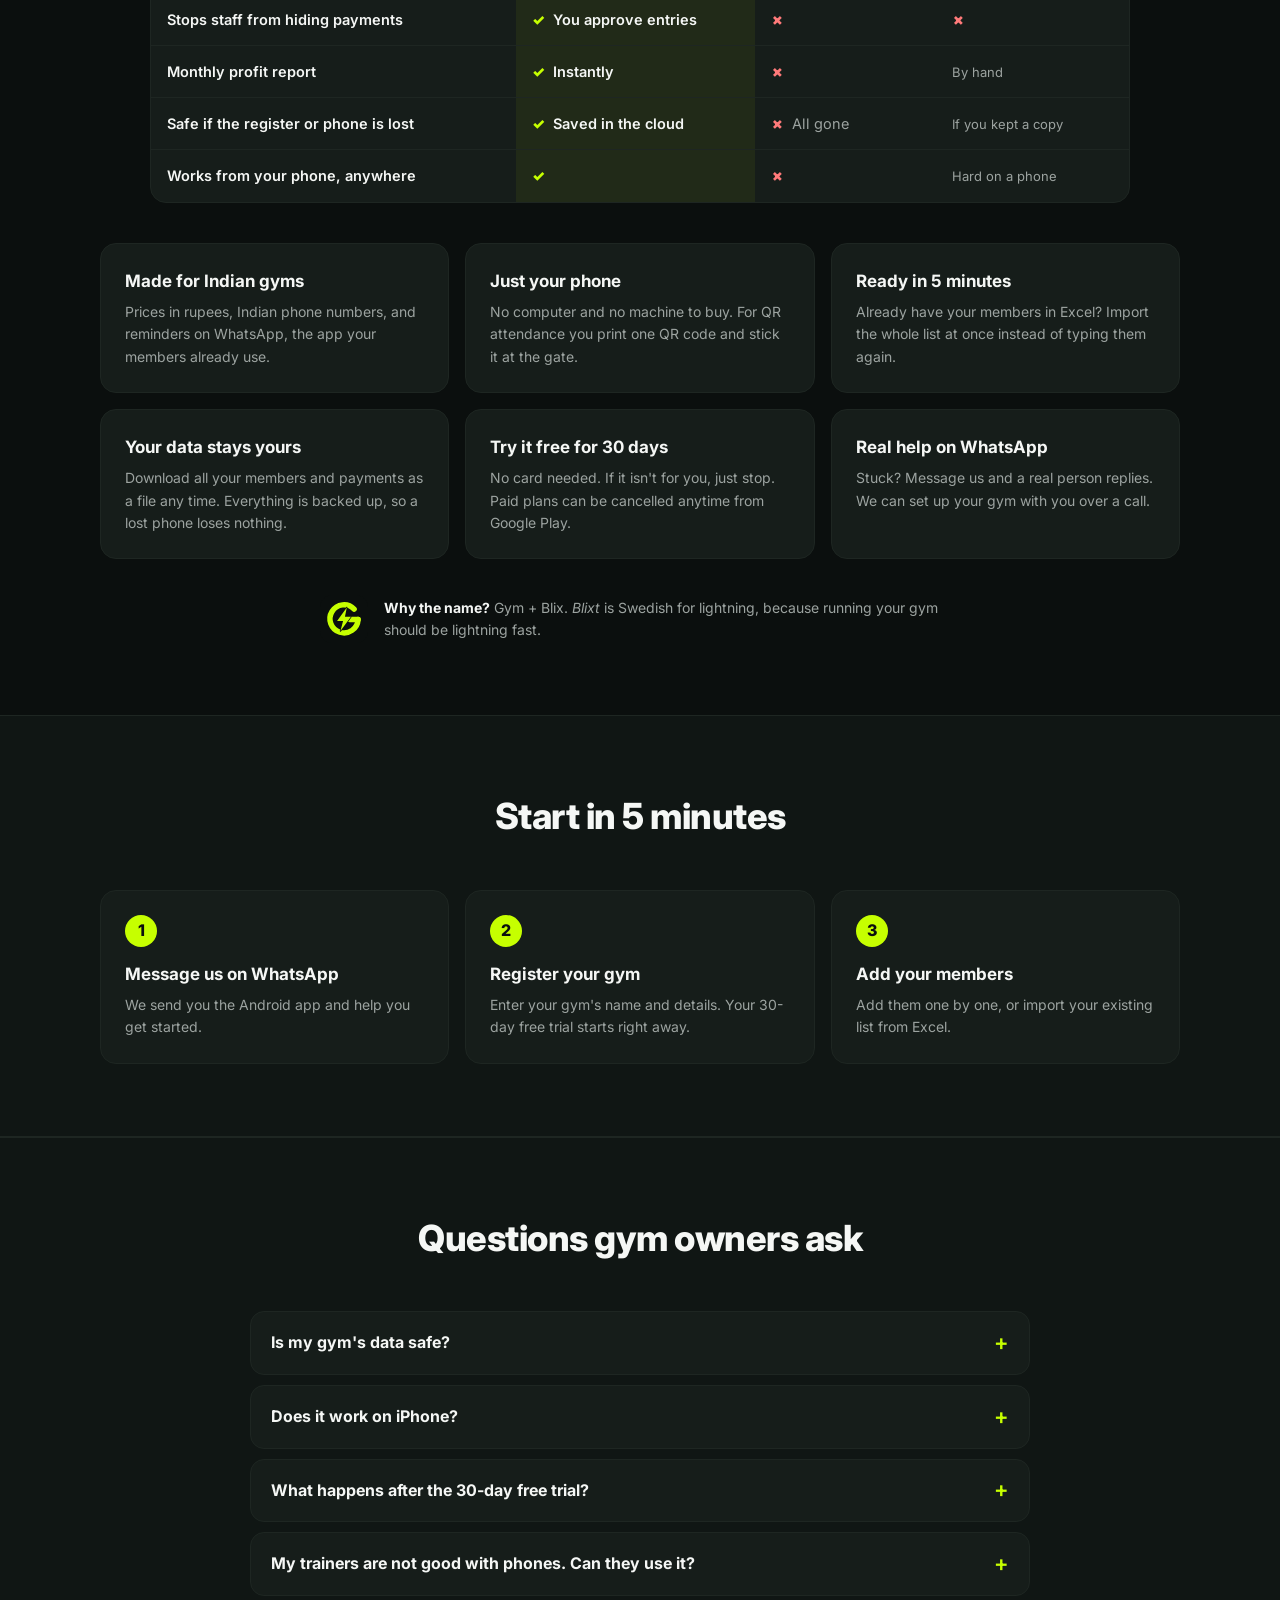
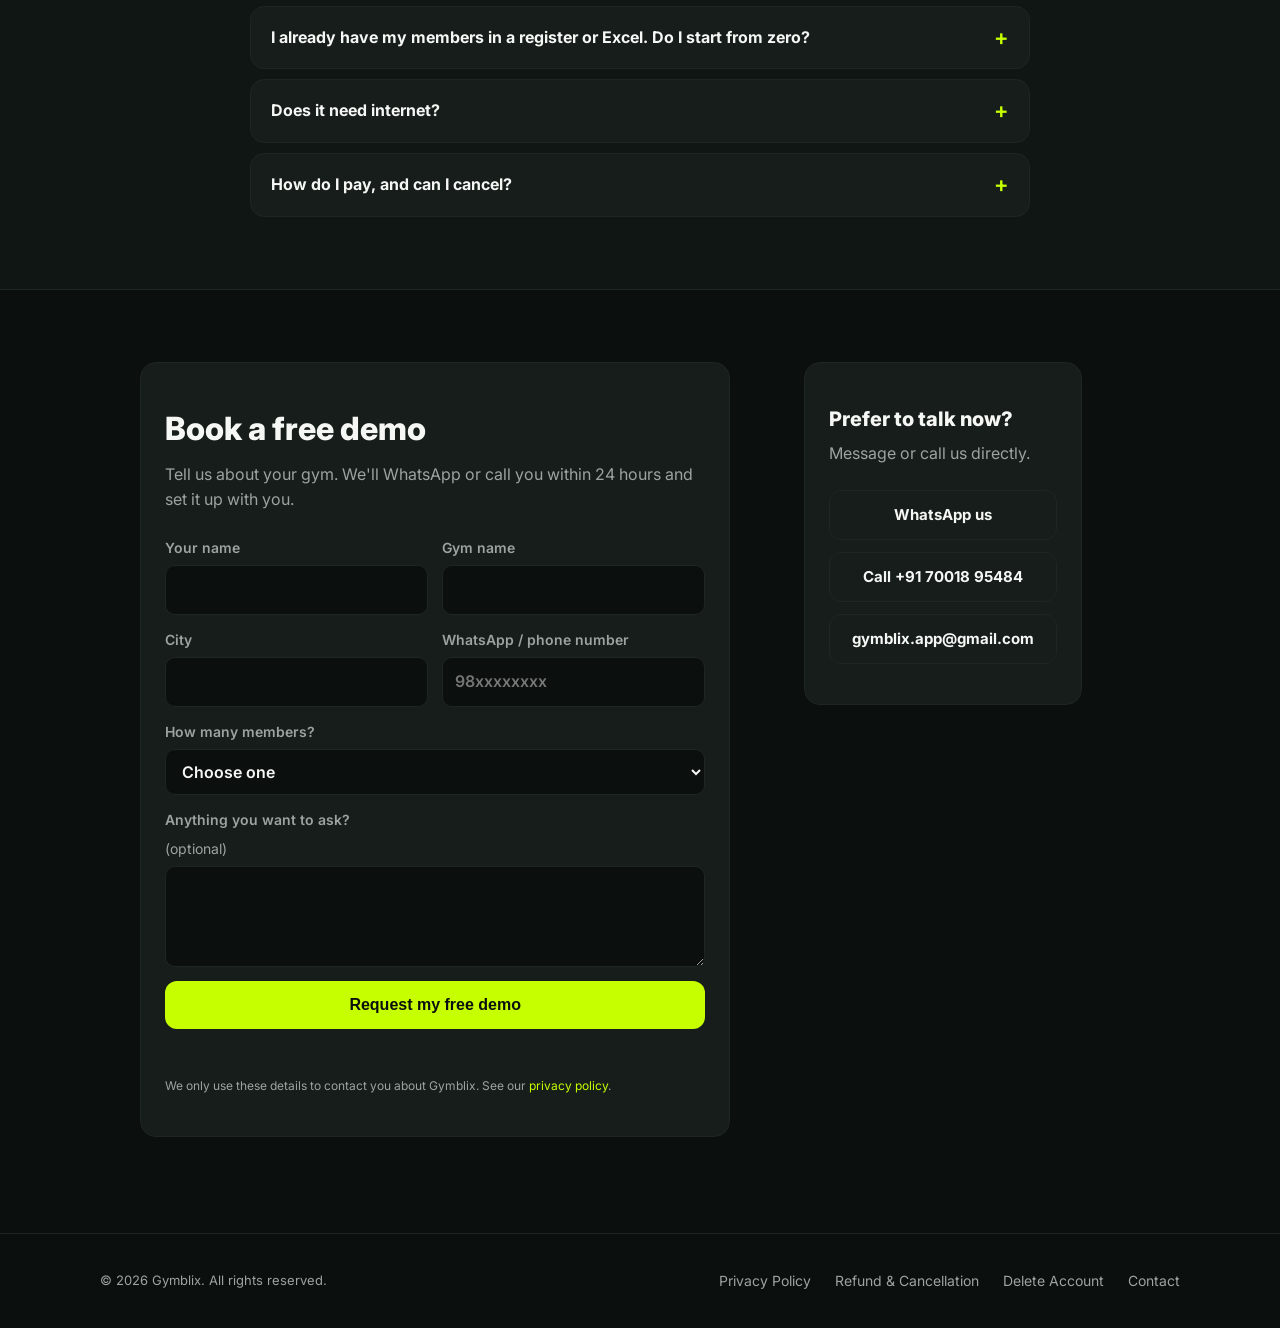
==== commit c37a4765: "feat(contact): demo request form that emails new leads Visitors who don't want to WhatsApp straight " ====
--- a/public/index.html
+++ b/public/index.html
@@ -403,13 +403,46 @@
 
   <section id="contact">
     <div class="container">
-      <div class="contact-card">
-        <h2>Questions? We're here to help.</h2>
-        <p>Message us on WhatsApp for a quick demo, or email us anytime.</p>
-        <div class="contact-actions">
-          <a class="btn btn-primary" href="https://wa.me/917001895484?text=Hi%2C%20I%20want%20a%20free%20demo%20of%20Gymblix%20for%20my%20gym.%0AGym%20name%3A%0ACity%3A%0ANumber%20of%20members%3A" target="_blank" rel="noopener">WhatsApp us</a>
-          <a class="btn btn-ghost" href="tel:+917001895484">Call +91 70018 95484</a>
-          <a class="btn btn-ghost" href="mailto:gymblix.app@gmail.com">gymblix.app@gmail.com</a>
+      <div class="contact-grid">
+        <div class="contact-card">
+          <h2>Book a free demo</h2>
+          <p>Tell us about your gym. We'll WhatsApp or call you within 24 hours and set it up with you.</p>
+
+          <form id="demo-form" class="lead-form" action="/api/lead" method="post" novalidate>
+            <div class="lf-row">
+              <label>Your name<input name="name" autocomplete="name" required maxlength="80"></label>
+              <label>Gym name<input name="gym" autocomplete="organization" required maxlength="100"></label>
+            </div>
+            <div class="lf-row">
+              <label>City<input name="city" autocomplete="address-level2" required maxlength="60"></label>
+              <label>WhatsApp / phone number<input name="phone" type="tel" inputmode="tel" autocomplete="tel" required maxlength="16" placeholder="98xxxxxxxx"></label>
+            </div>
+            <label>How many members?
+              <select name="members" required>
+                <option value="" disabled selected>Choose one</option>
+                <option>Under 50</option>
+                <option>50 – 150</option>
+                <option>150 – 500</option>
+                <option>500+</option>
+              </select>
+            </label>
+            <label>Anything you want to ask? <span class="lf-opt">(optional)</span><textarea name="message" rows="3" maxlength="600"></textarea></label>
+            <!-- Honeypot: hidden from people, bots fill it in -->
+            <div class="lf-hp" aria-hidden="true"><label>Website<input name="website" tabindex="-1" autocomplete="off"></label></div>
+            <button class="btn btn-primary lf-submit" type="submit">Request my free demo</button>
+            <p class="lf-status" role="status" aria-live="polite"></p>
+            <p class="lf-note">We only use these details to contact you about Gymblix. See our <a href="privacy.html">privacy policy</a>.</p>
+          </form>
+        </div>
+
+        <div class="contact-card contact-side">
+          <h3>Prefer to talk now?</h3>
+          <p>Message or call us directly.</p>
+          <div class="contact-actions">
+            <a class="btn btn-ghost" href="https://wa.me/917001895484?text=Hi%2C%20I%20want%20a%20free%20demo%20of%20Gymblix%20for%20my%20gym.%0AGym%20name%3A%0ACity%3A%0ANumber%20of%20members%3A" target="_blank" rel="noopener">WhatsApp us</a>
+            <a class="btn btn-ghost" href="tel:+917001895484">Call +91 70018 95484</a>
+            <a class="btn btn-ghost" href="mailto:gymblix.app@gmail.com">gymblix.app@gmail.com</a>
+          </div>
         </div>
       </div>
     </div>
@@ -465,6 +498,41 @@
     [m, f, r].forEach(function (el) { el.addEventListener('input', calc); });
     calc();
   })();
+
+  // Demo request form: posts to /api/lead (Cloudflare Worker emails it to us)
+  (function () {
+    var form = document.getElementById('demo-form');
+    if (!form) return;
+    var status = form.querySelector('.lf-status');
+    var btn = form.querySelector('.lf-submit');
+    function show(msg, ok) { status.textContent = msg; status.className = 'lf-status ' + (ok ? 'ok' : 'err'); }
+    form.addEventListener('submit', function (e) {
+      e.preventDefault();
+      var data = Object.fromEntries(new FormData(form).entries());
+      var phone = (data.phone || '').replace(/[^0-9]/g, '').replace(/^(91|0)(?=\d{10}$)/, '');
+      if (!data.name.trim() || !data.gym.trim() || !data.city.trim() || !data.members) {
+        show('Please fill in every field marked above.', false); return;
+      }
+      if (!/^[6-9]\d{9}$/.test(phone)) { show('Please enter a valid 10-digit Indian mobile number.', false); return; }
+      btn.disabled = true; btn.textContent = 'Sending…'; show('', true);
+      fetch('/api/lead', { method: 'POST', headers: { 'Content-Type': 'application/json' }, body: JSON.stringify(data) })
+        .then(function (r) { return r.json().catch(function () { return {}; }).then(function (j) { return { ok: r.ok, j: j }; }); })
+        .then(function (res) {
+          if (res.ok) {
+            form.reset();
+            show('Thank you! We\'ll WhatsApp or call you within 24 hours.', true);
+            btn.textContent = 'Request sent ✓';
+          } else {
+            show((res.j && res.j.error) || 'Something went wrong. Please WhatsApp us instead.', false);
+            btn.disabled = false; btn.textContent = 'Request my free demo';
+          }
+        })
+        .catch(function () {
+          show('No internet connection? Please try again, or WhatsApp us.', false);
+          btn.disabled = false; btn.textContent = 'Request my free demo';
+        });
+    });
+  })();
 </script>
 </body>
 </html>
--- a/public/styles.css
+++ b/public/styles.css
@@ -365,3 +365,30 @@
 @media (max-width: 720px) {
   .hero .phone { display: none; }
 }
+
+/* ── Demo request form ──────────────────── */
+.contact-grid { display: grid; grid-template-columns: 1.5fr 1fr; gap: 16px; align-items: start; max-width: 1000px; margin: 0 auto; }
+.contact-grid .contact-card { text-align: left; }
+.contact-side .contact-actions { flex-direction: column; align-items: stretch; }
+.contact-side h3 { font-size: 20px; font-weight: 800; margin-bottom: 6px; }
+.lead-form { display: grid; gap: 14px; }
+.lf-row { display: grid; grid-template-columns: 1fr 1fr; gap: 14px; }
+.lead-form label { display: grid; gap: 6px; font-size: 14px; font-weight: 600; color: var(--muted); }
+.lead-form input, .lead-form select, .lead-form textarea {
+  font: inherit; font-size: 16px; color: var(--text); width: 100%;
+  background: var(--bg); border: 1px solid var(--border); border-radius: 10px; padding: 11px 12px;
+}
+.lead-form textarea { resize: vertical; min-height: 80px; }
+.lead-form input:focus, .lead-form select:focus, .lead-form textarea:focus { outline: 2px solid var(--volt); outline-offset: 1px; }
+.lf-opt { font-weight: 400; }
+.lf-hp { position: absolute; left: -9999px; width: 1px; height: 1px; overflow: hidden; }
+.lf-submit { width: 100%; padding: 14px; font-size: 16px; }
+.lf-submit:disabled { opacity: .7; cursor: default; transform: none; }
+.lf-status { min-height: 1.4em; font-weight: 600; font-size: 14px; margin: 0; }
+.lf-status.ok { color: var(--volt); }
+.lf-status.err { color: #FF7A7A; }
+.lf-note { color: var(--muted); font-size: 12px; margin: 0; }
+@media (max-width: 820px) {
+  .contact-grid, .lf-row { grid-template-columns: 1fr; }
+}
+.contact-card .lf-status, .contact-card .lf-note { margin: 0; }
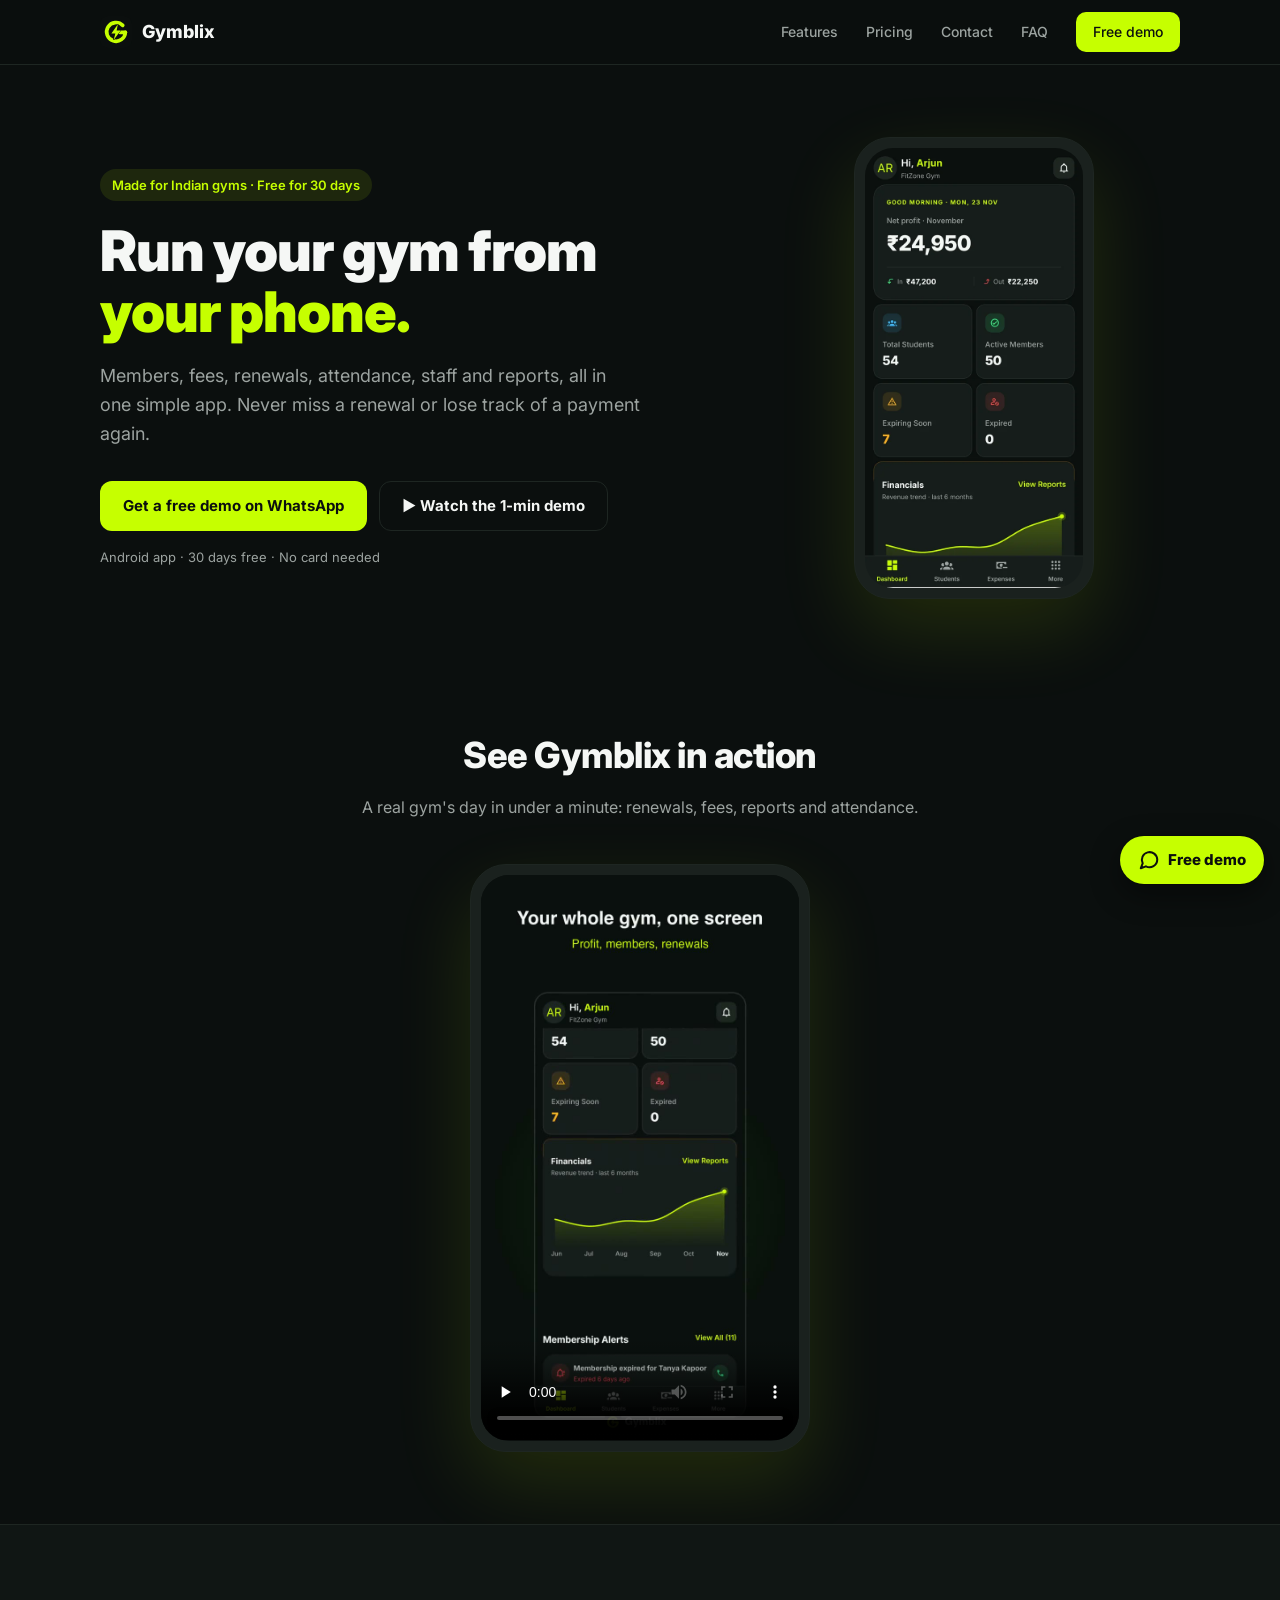
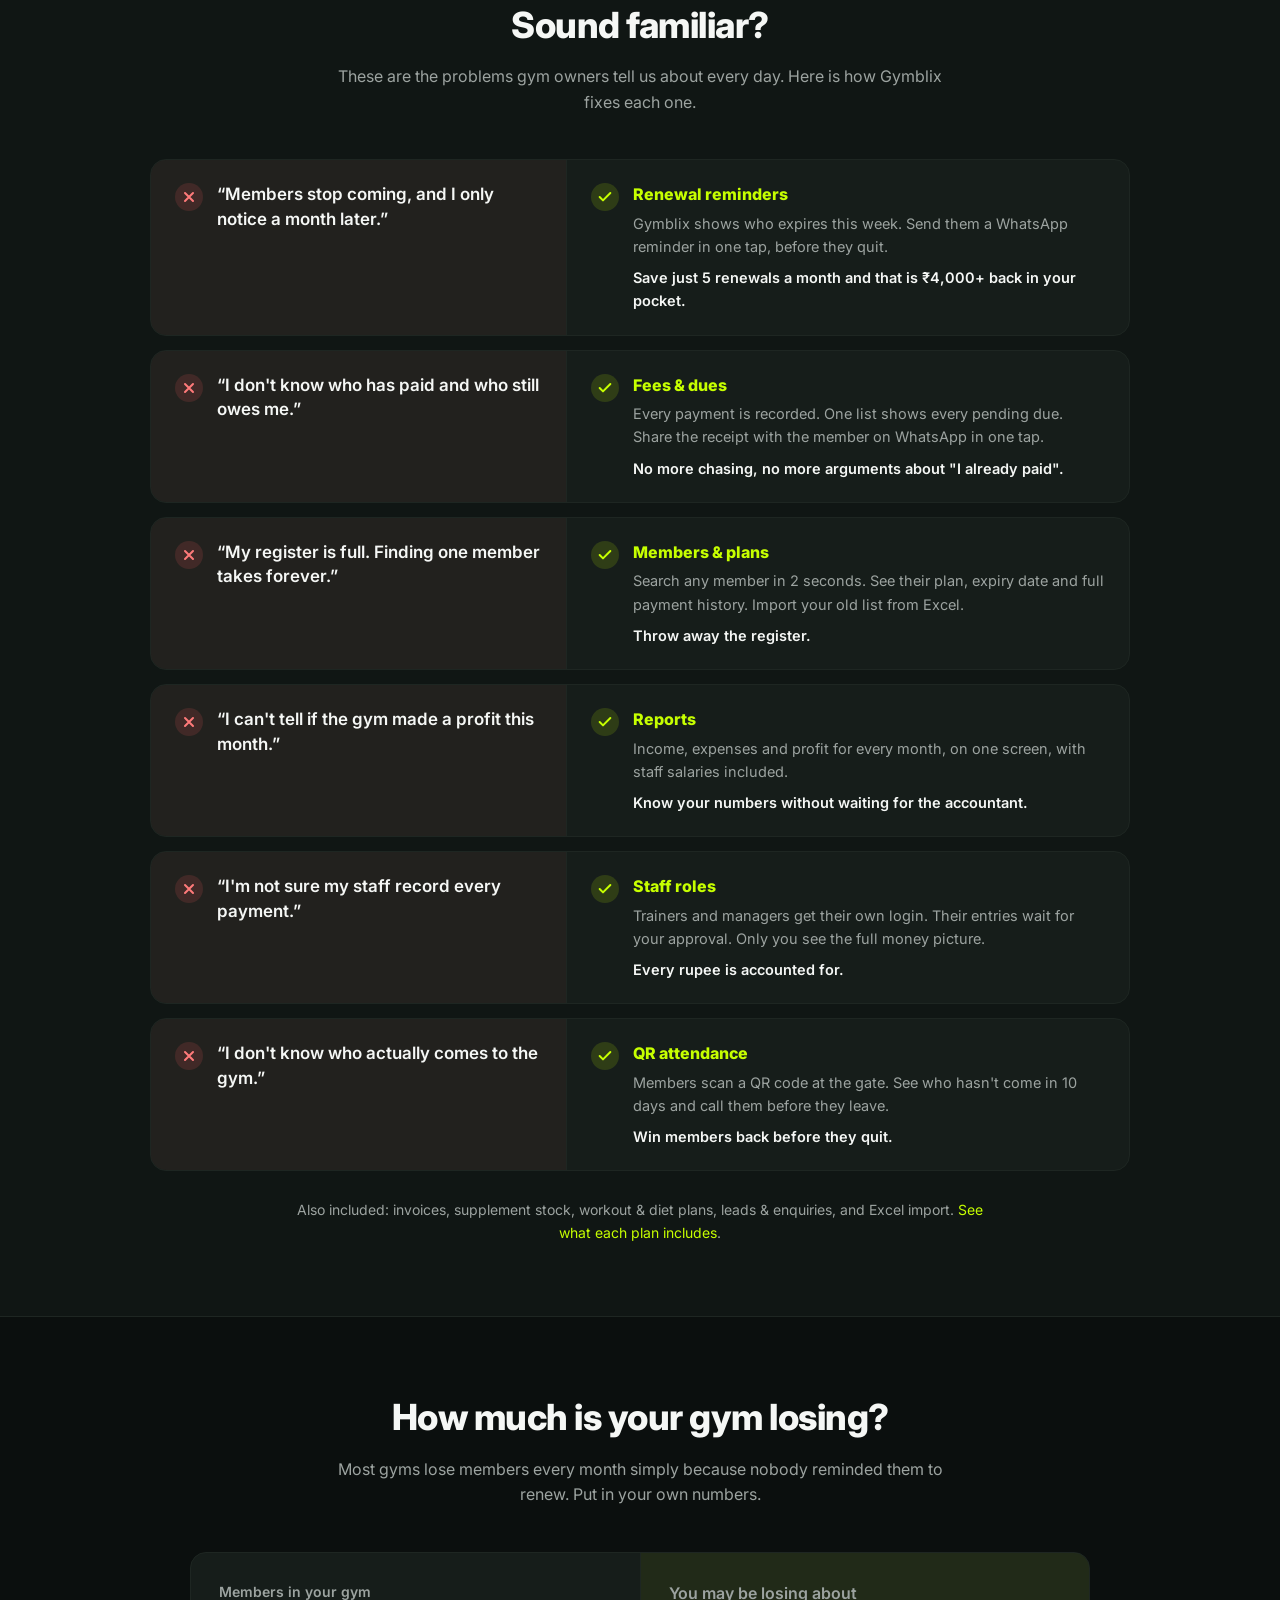
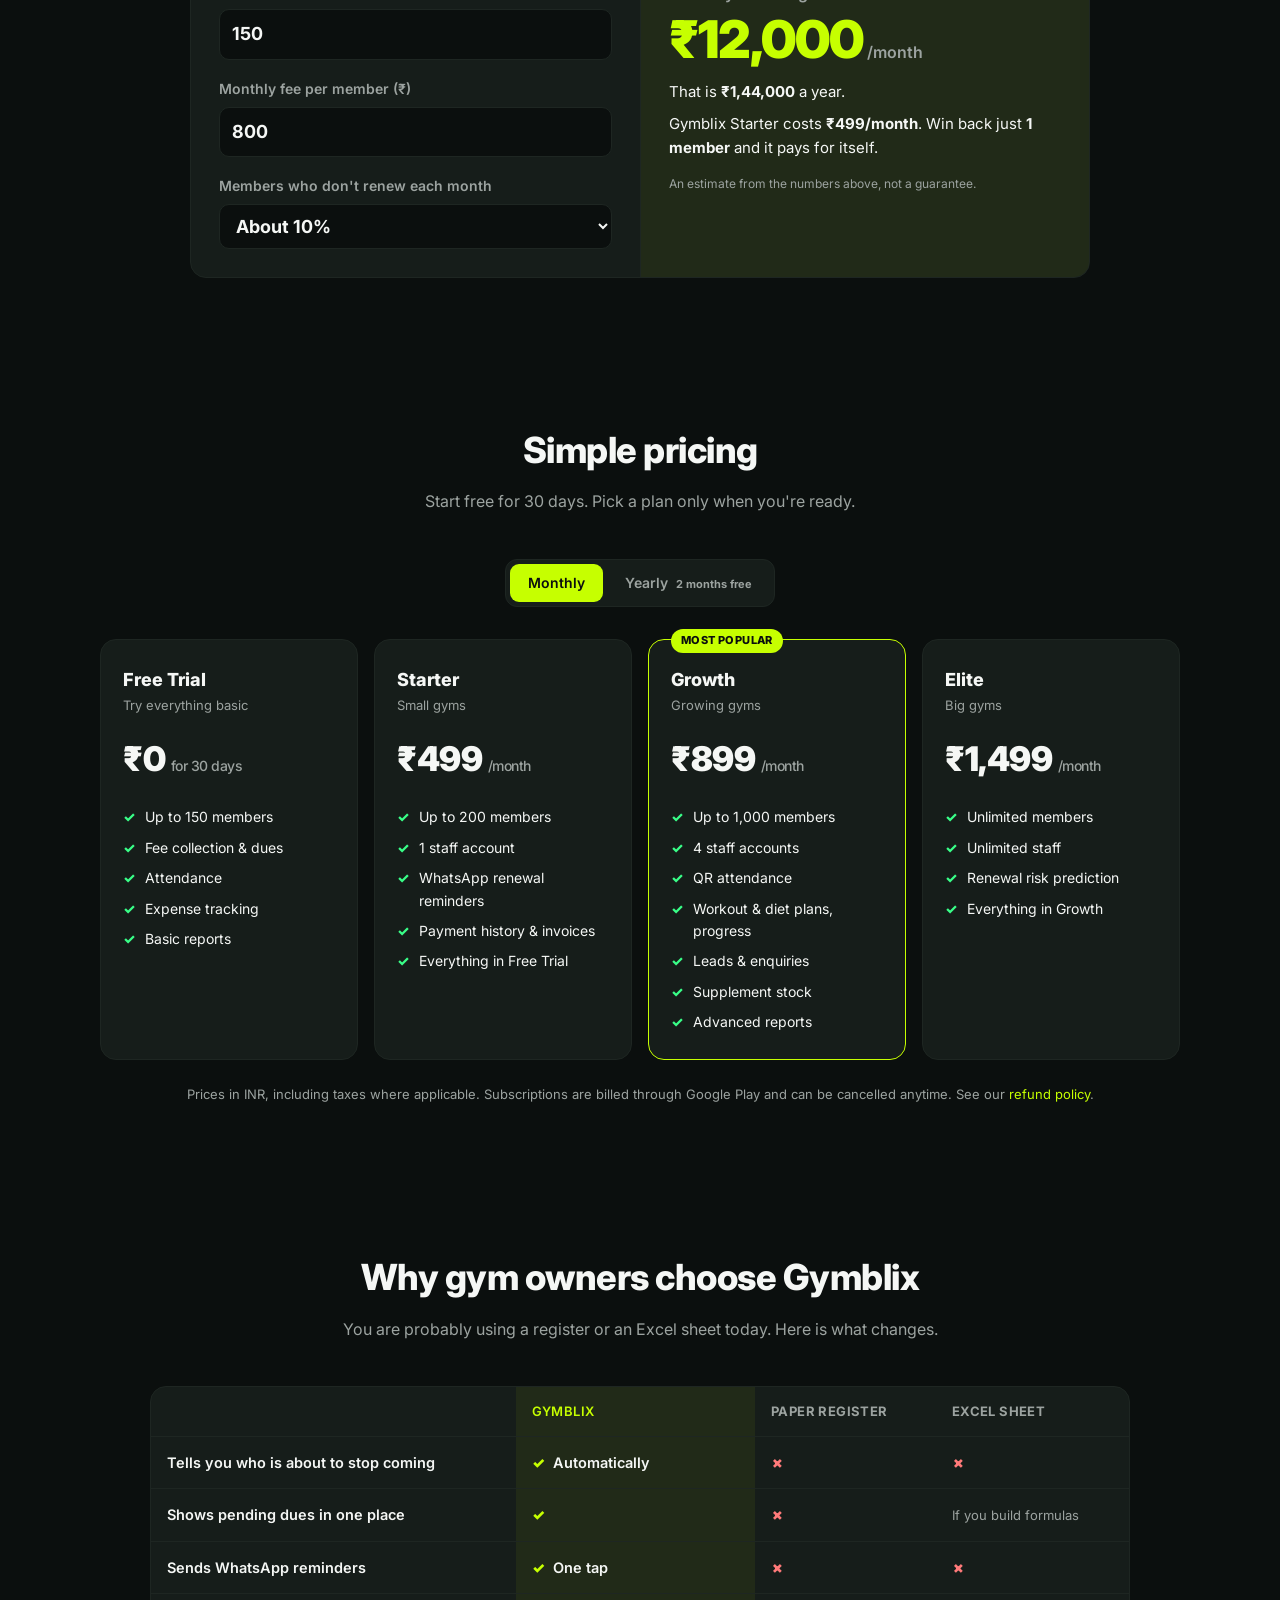
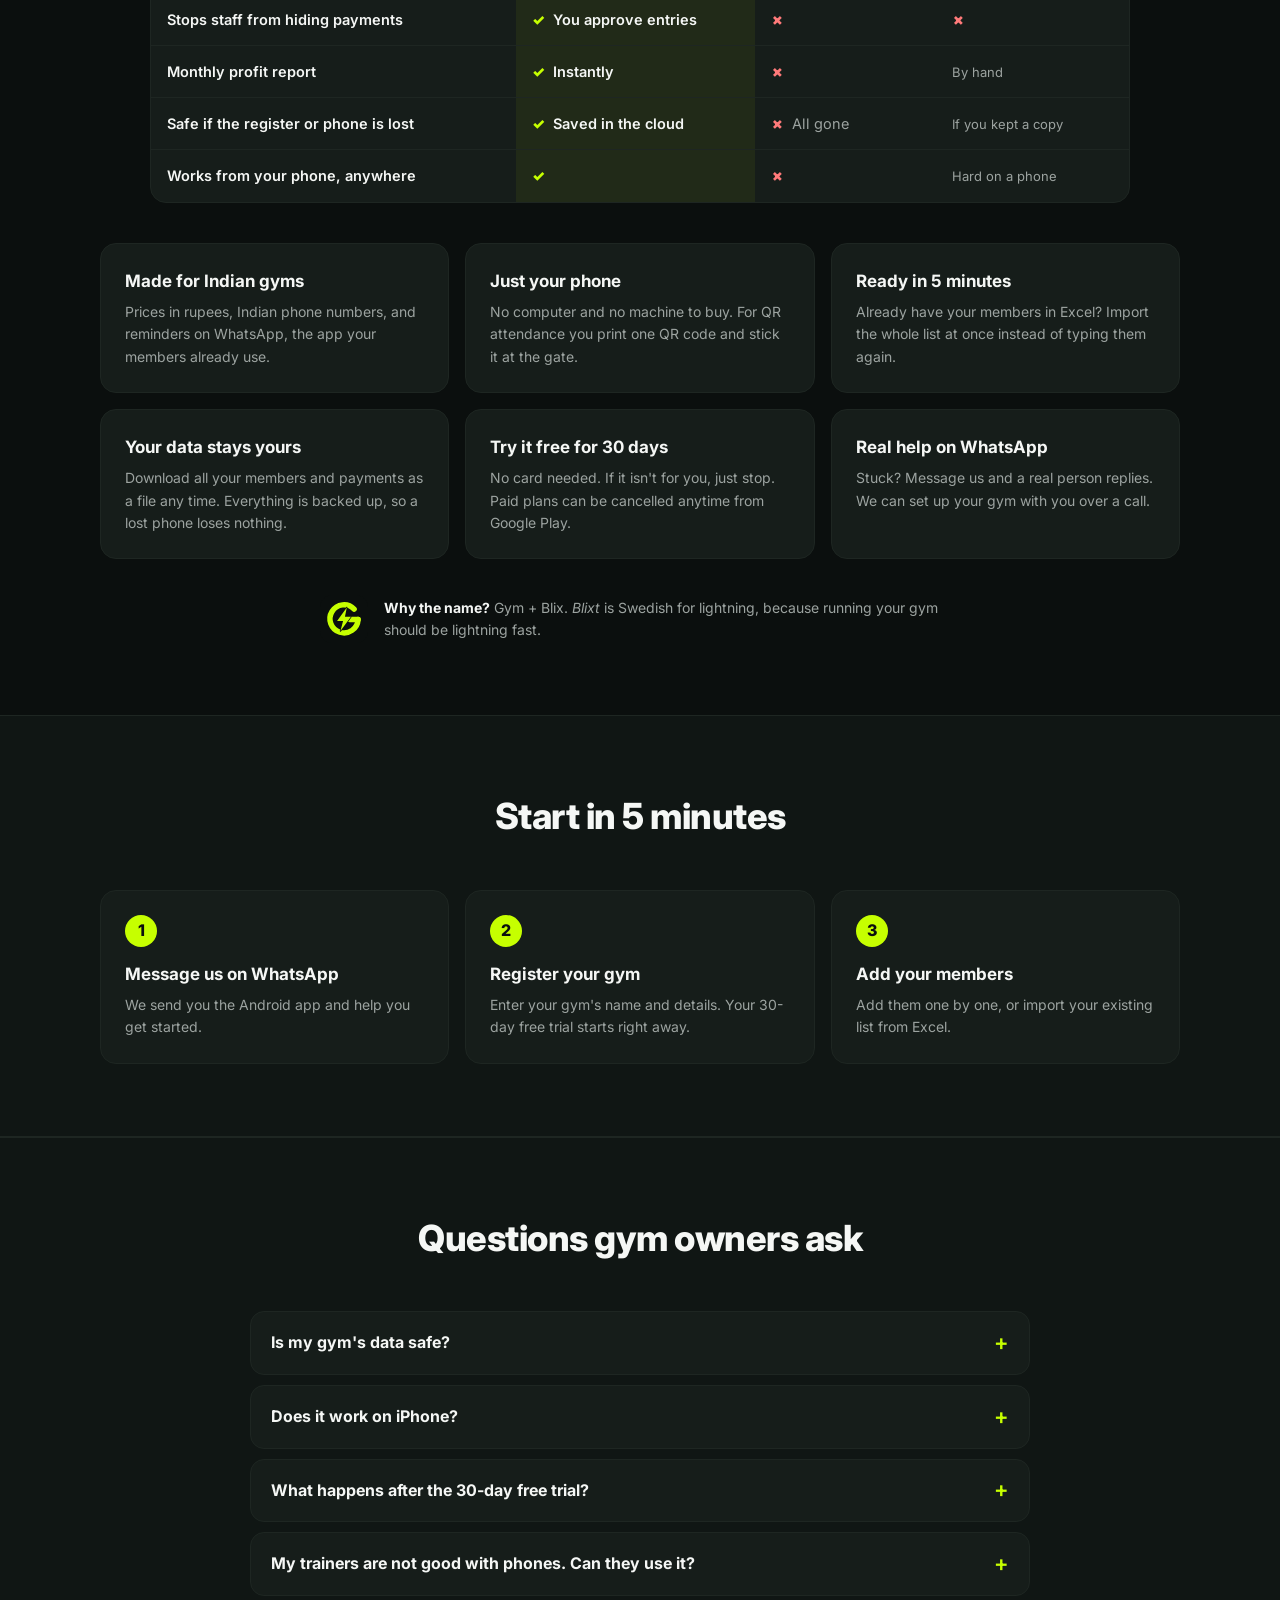
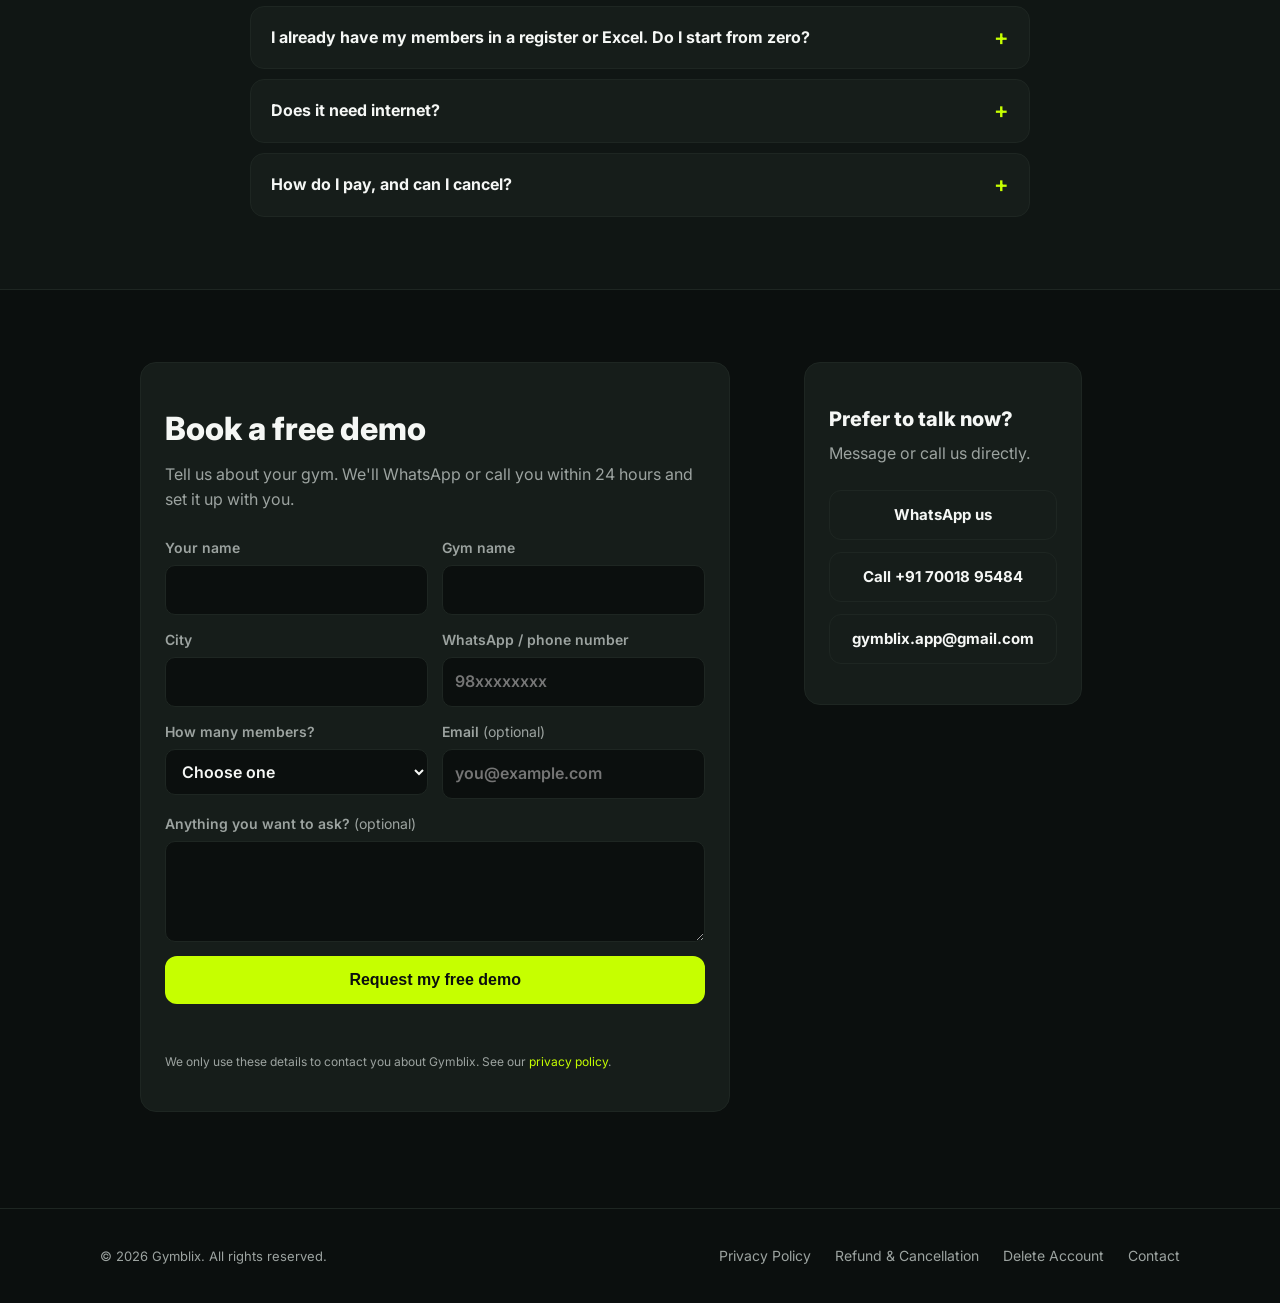
==== commit f446cf33: "feat(contact): optional email on the demo form, with a thank-you email - New optional "Email" field." ====
--- a/public/index.html
+++ b/public/index.html
@@ -417,15 +417,18 @@
               <label>City<input name="city" autocomplete="address-level2" required maxlength="60"></label>
               <label>WhatsApp / phone number<input name="phone" type="tel" inputmode="tel" autocomplete="tel" required maxlength="16" placeholder="98xxxxxxxx"></label>
             </div>
-            <label>How many members?
-              <select name="members" required>
-                <option value="" disabled selected>Choose one</option>
-                <option>Under 50</option>
-                <option>50 – 150</option>
-                <option>150 – 500</option>
-                <option>500+</option>
-              </select>
-            </label>
+            <div class="lf-row">
+              <label>How many members?
+                <select name="members" required>
+                  <option value="" disabled selected>Choose one</option>
+                  <option>Under 50</option>
+                  <option>50 – 150</option>
+                  <option>150 – 500</option>
+                  <option>500+</option>
+                </select>
+              </label>
+              <label>Email <span class="lf-opt">(optional)</span><input name="email" type="email" inputmode="email" autocomplete="email" maxlength="120" placeholder="you@example.com"></label>
+            </div>
             <label>Anything you want to ask? <span class="lf-opt">(optional)</span><textarea name="message" rows="3" maxlength="600"></textarea></label>
             <!-- Honeypot: hidden from people, bots fill it in -->
             <div class="lf-hp" aria-hidden="true"><label>Website<input name="website" tabindex="-1" autocomplete="off"></label></div>
@@ -514,6 +517,10 @@
         show('Please fill in every field marked above.', false); return;
       }
       if (!/^[6-9]\d{9}$/.test(phone)) { show('Please enter a valid 10-digit Indian mobile number.', false); return; }
+      data.email = (data.email || '').trim();
+      if (data.email && !/^[A-Za-z0-9._%+-]+@[A-Za-z0-9-]+(\.[A-Za-z0-9-]+)*\.[A-Za-z]{2,}$/.test(data.email)) {
+        show('Please check your email address, or leave it empty.', false); return;
+      }
       btn.disabled = true; btn.textContent = 'Sending…'; show('', true);
       fetch('/api/lead', { method: 'POST', headers: { 'Content-Type': 'application/json' }, body: JSON.stringify(data) })
         .then(function (r) { return r.json().catch(function () { return {}; }).then(function (j) { return { ok: r.ok, j: j }; }); })
--- a/public/styles.css
+++ b/public/styles.css
@@ -373,8 +373,9 @@
 .contact-side h3 { font-size: 20px; font-weight: 800; margin-bottom: 6px; }
 .lead-form { display: grid; gap: 14px; }
 .lf-row { display: grid; grid-template-columns: 1fr 1fr; gap: 14px; }
-.lead-form label { display: grid; gap: 6px; font-size: 14px; font-weight: 600; color: var(--muted); }
+.lead-form label { display: block; font-size: 14px; font-weight: 600; color: var(--muted); }
 .lead-form input, .lead-form select, .lead-form textarea {
+  display: block; margin-top: 6px;
   font: inherit; font-size: 16px; color: var(--text); width: 100%;
   background: var(--bg); border: 1px solid var(--border); border-radius: 10px; padding: 11px 12px;
 }
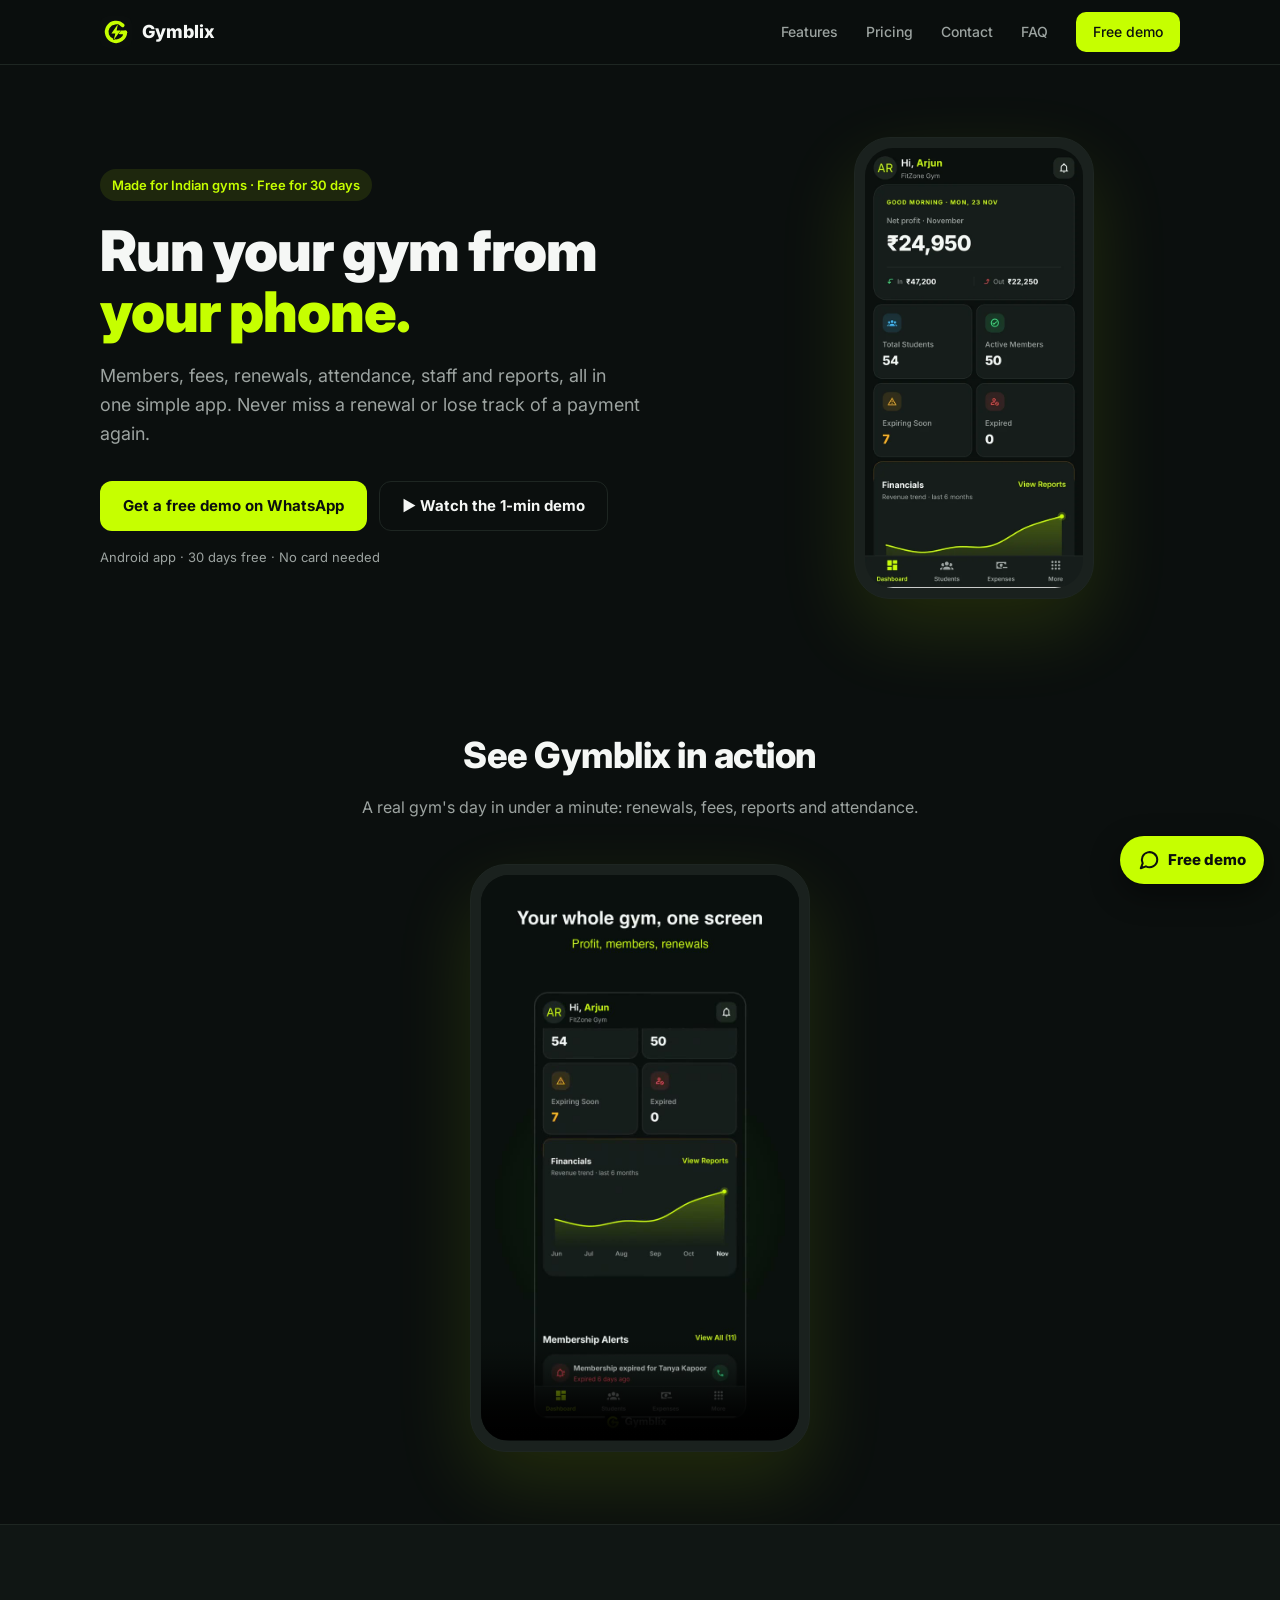
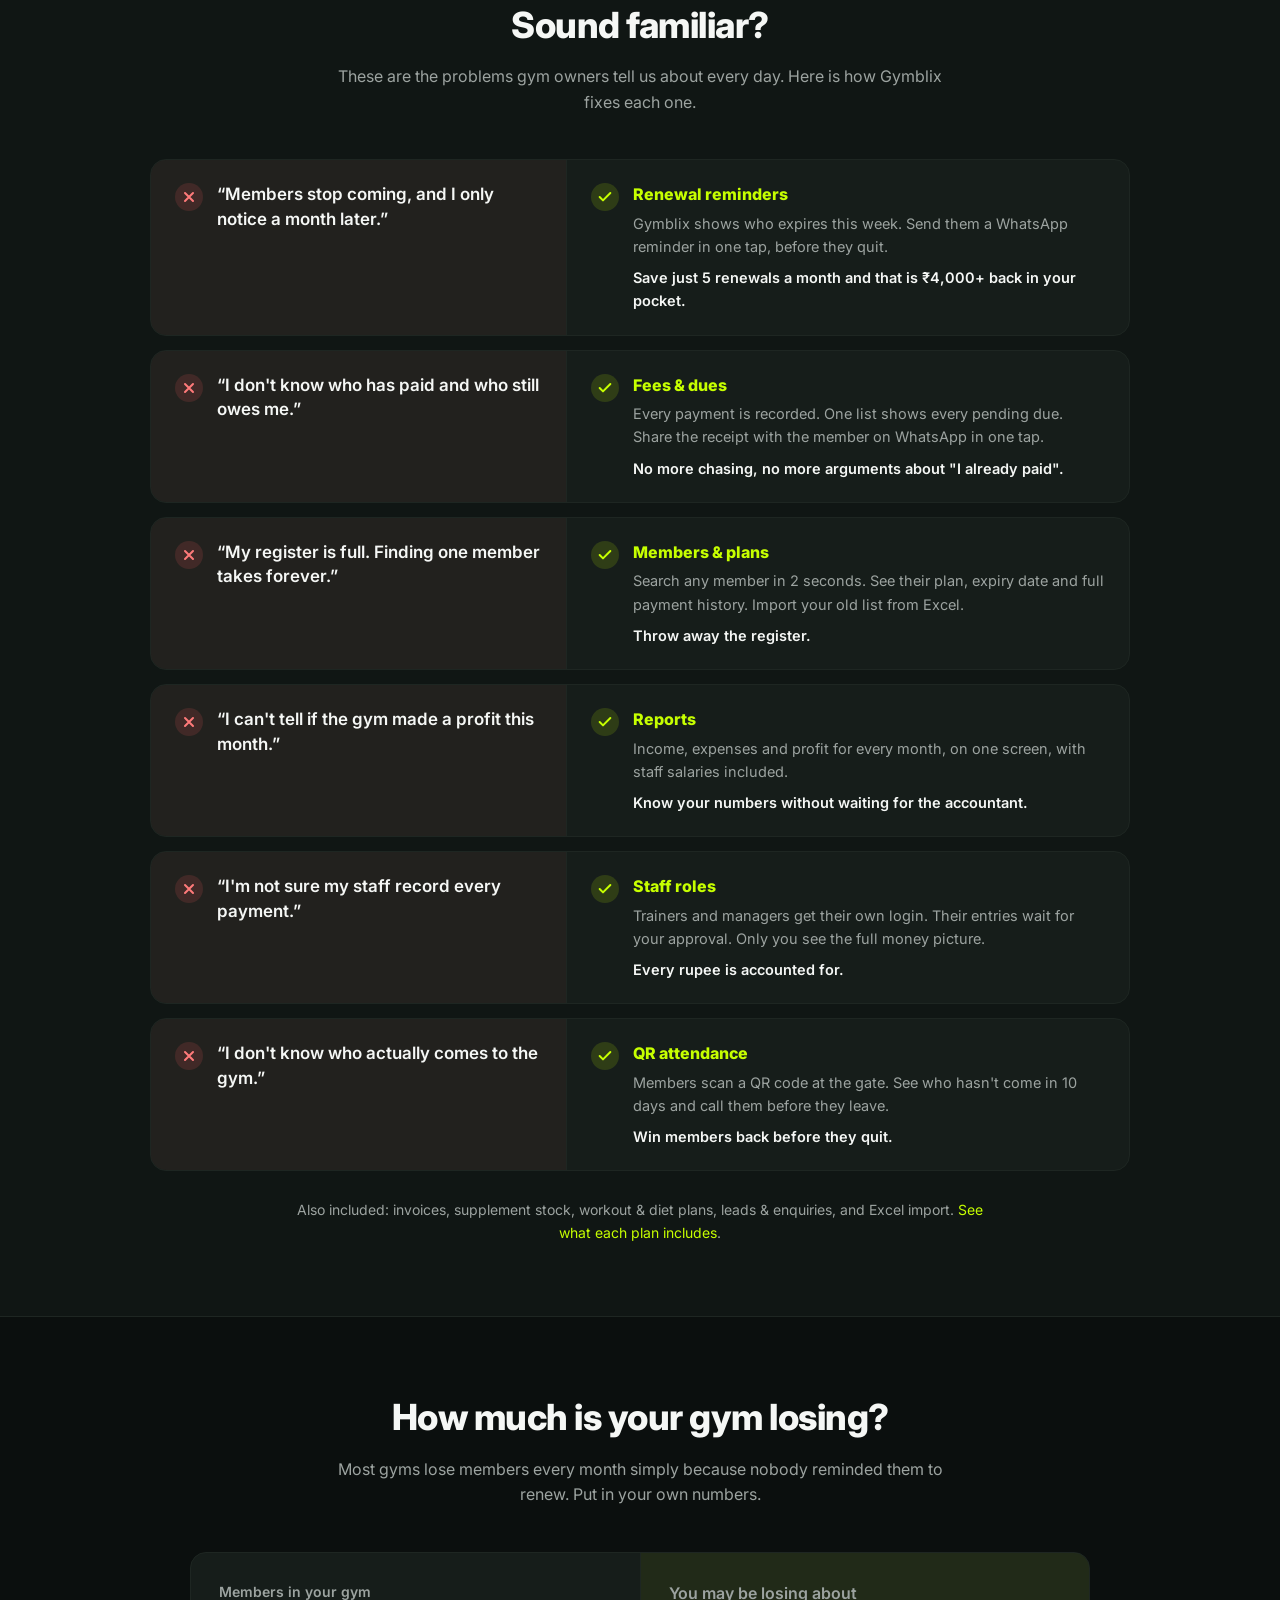
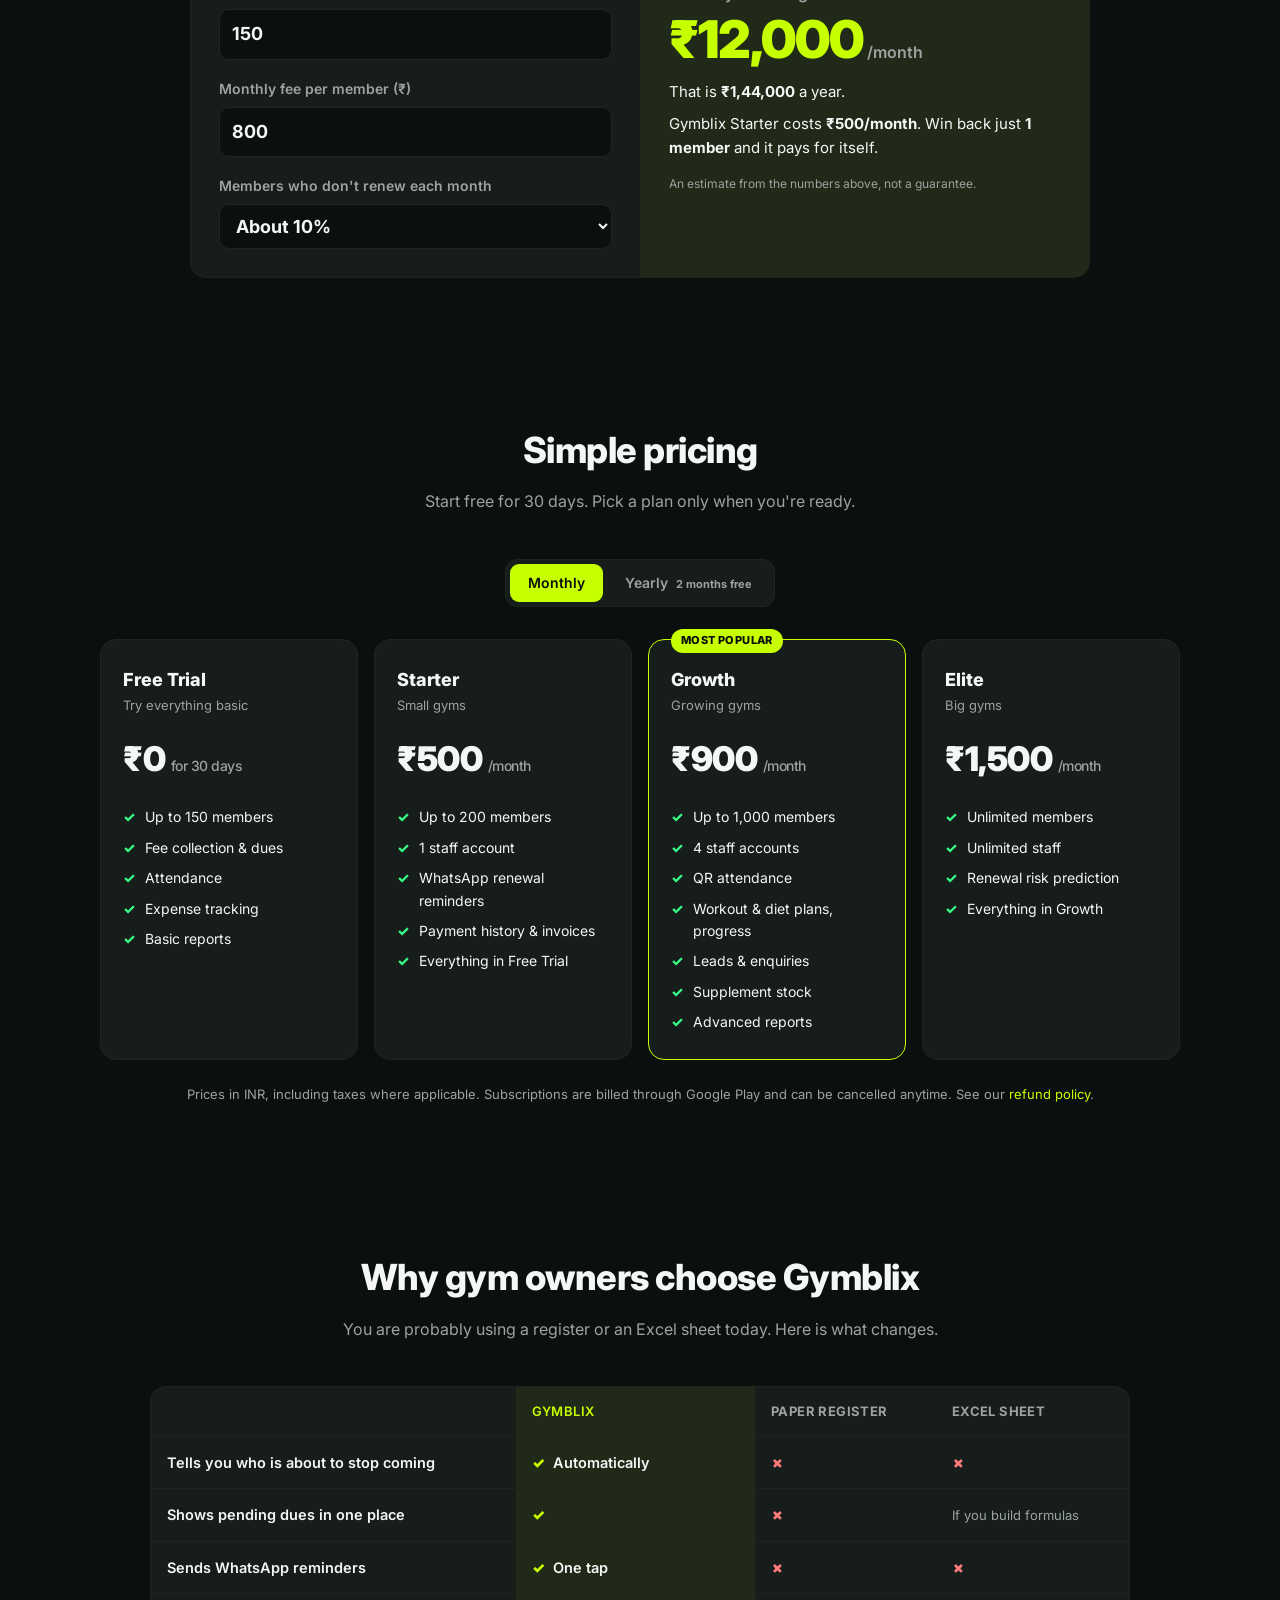
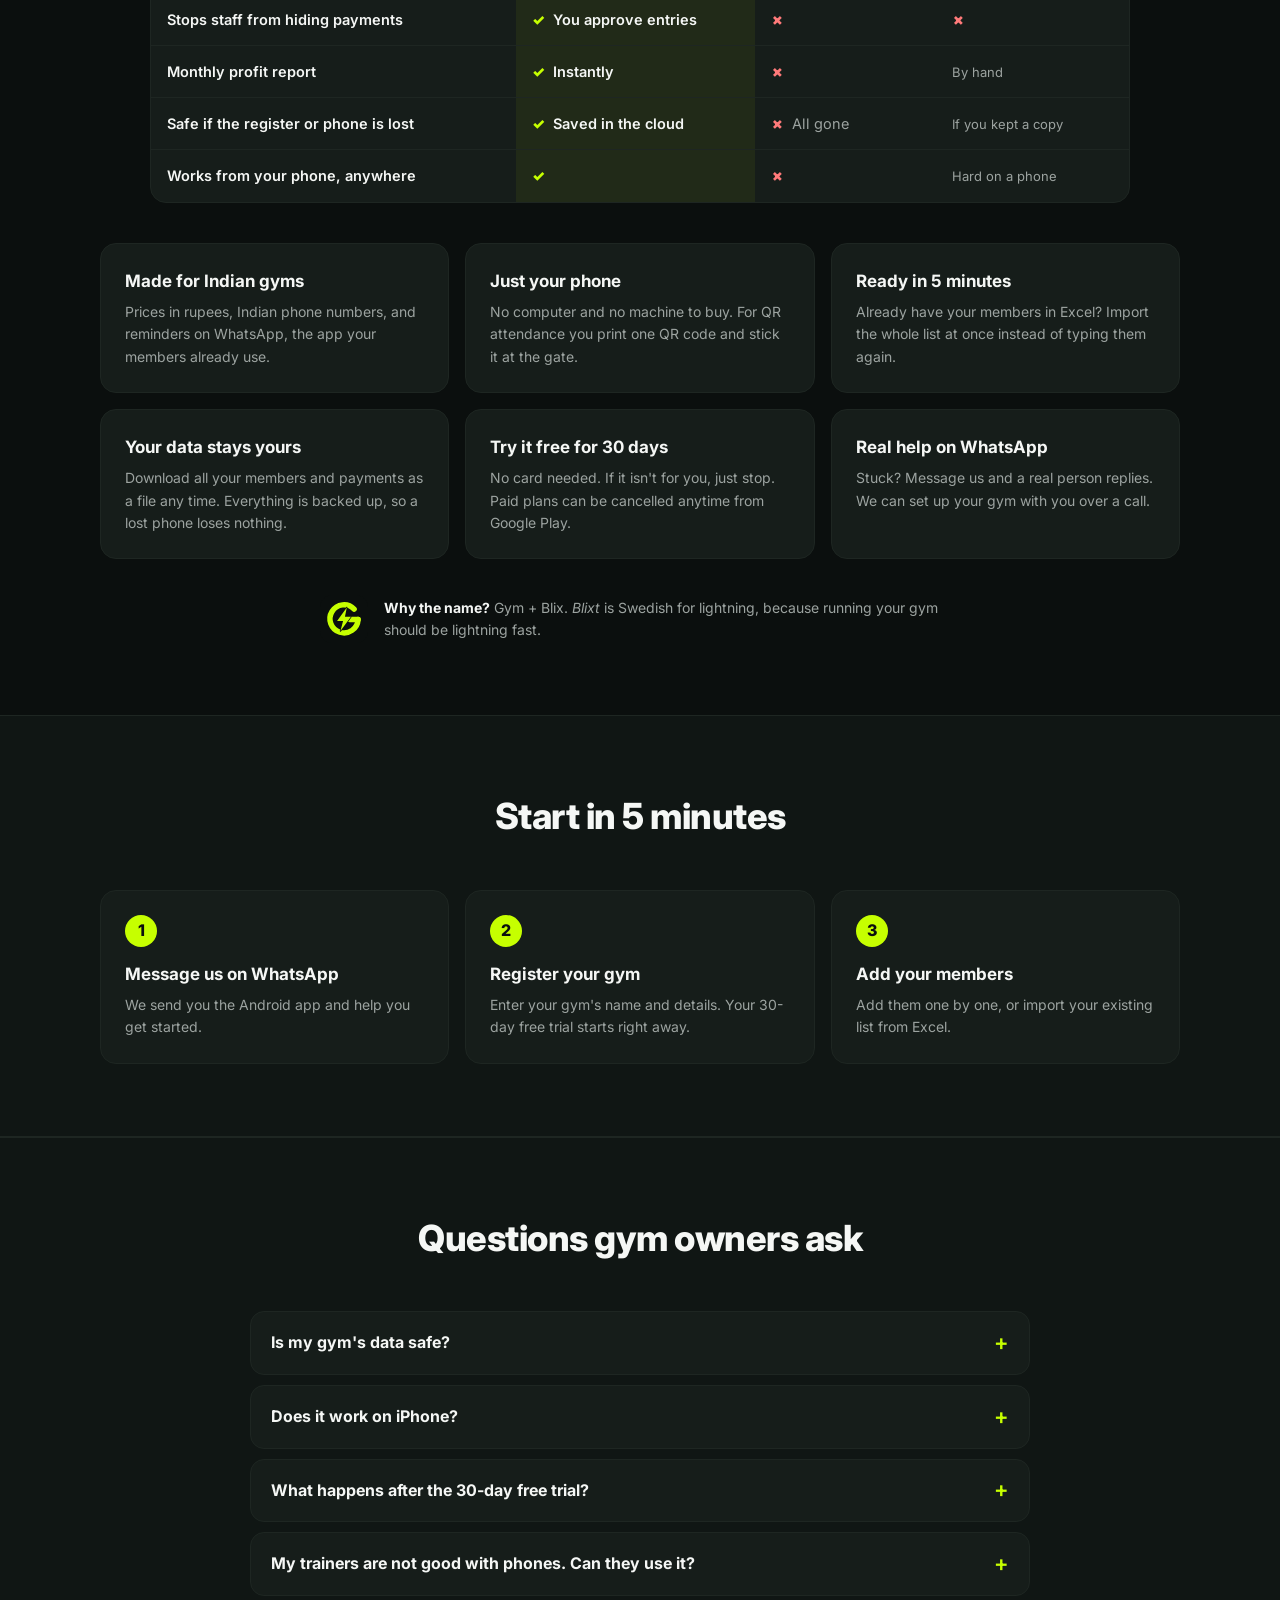
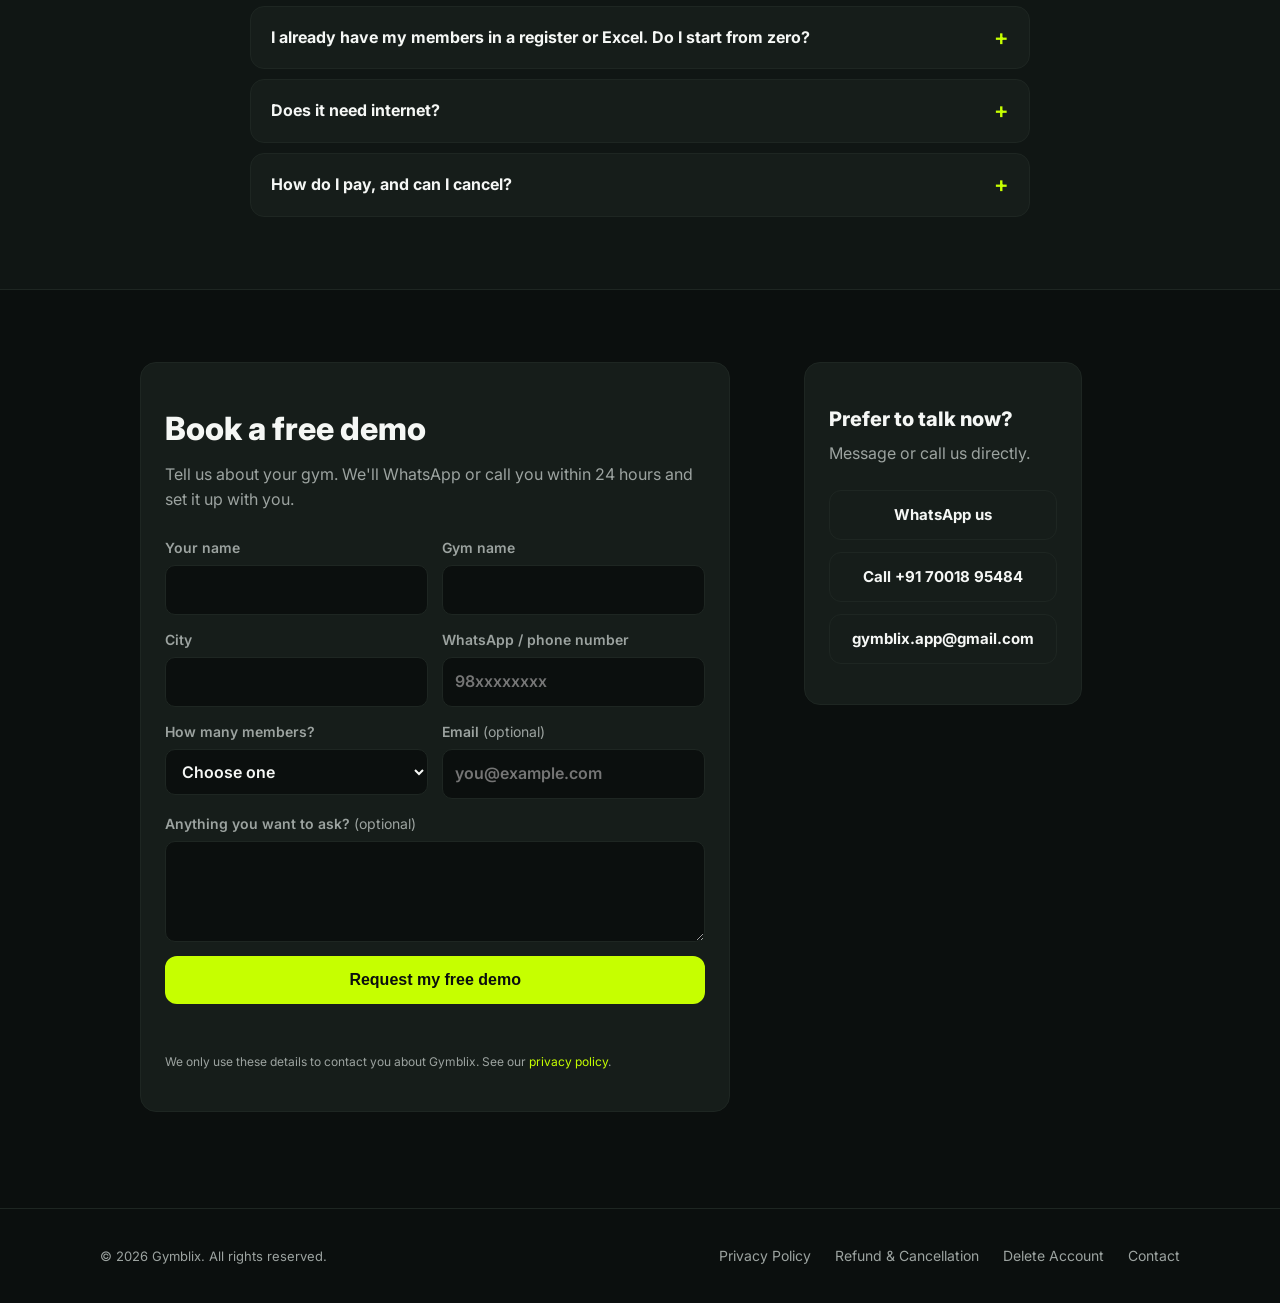
==== commit 1e7871d1: "Round plan prices to match Google Play (₹500/900/1,500) Play charms INR prices to round values, so ₹" ====
--- a/public/index.html
+++ b/public/index.html
@@ -19,7 +19,7 @@
 <meta property="og:image:alt" content="Gymblix: run your gym at lightning speed">
 <meta name="twitter:card" content="summary_large_image">
 <script type="application/ld+json">
-{"@context":"https://schema.org","@type":"SoftwareApplication","name":"Gymblix","operatingSystem":"Android","applicationCategory":"BusinessApplication","description":"Gym management app for Indian gyms: members, fees, renewal reminders, QR attendance, staff and reports.","url":"https://gymblix.com/","offers":{"@type":"AggregateOffer","priceCurrency":"INR","lowPrice":"0","highPrice":"1499","offerCount":"4"}}
+{"@context":"https://schema.org","@type":"SoftwareApplication","name":"Gymblix","operatingSystem":"Android","applicationCategory":"BusinessApplication","description":"Gym management app for Indian gyms: members, fees, renewal reminders, QR attendance, staff and reports.","url":"https://gymblix.com/","offers":{"@type":"AggregateOffer","priceCurrency":"INR","lowPrice":"0","highPrice":"1500","offerCount":"4"}}
 </script>
 <link rel="preconnect" href="https://fonts.googleapis.com">
 <link rel="preconnect" href="https://fonts.gstatic.com" crossorigin>
@@ -186,7 +186,7 @@
           <p class="calc-label">You may be losing about</p>
           <p class="calc-big"><span id="c-loss">₹12,000</span><small>/month</small></p>
           <p class="calc-sub">That is <strong id="c-year">₹1,44,000</strong> a year.</p>
-          <p class="calc-sub">Gymblix Starter costs <strong>₹499/month</strong>. Win back just <strong id="c-one">1 member</strong> and it pays for itself.</p>
+          <p class="calc-sub">Gymblix Starter costs <strong>₹500/month</strong>. Win back just <strong id="c-one">1 member</strong> and it pays for itself.</p>
           <p class="calc-note">An estimate from the numbers above, not a guarantee.</p>
         </div>
       </div>
@@ -253,7 +253,7 @@
         <div class="plan">
           <h3>Starter</h3>
           <p class="for">Small gyms</p>
-          <div class="price" data-monthly="₹499" data-annual="₹4,990"><span class="amount">₹499</span> <small class="per">/month</small></div>
+          <div class="price" data-monthly="₹500" data-annual="₹5,000"><span class="amount">₹500</span> <small class="per">/month</small></div>
           <ul>
             <li>Up to 200 members</li>
             <li>1 staff account</li>
@@ -267,7 +267,7 @@
           <span class="tag">Most popular</span>
           <h3>Growth</h3>
           <p class="for">Growing gyms</p>
-          <div class="price" data-monthly="₹899" data-annual="₹8,990"><span class="amount">₹899</span> <small class="per">/month</small></div>
+          <div class="price" data-monthly="₹900" data-annual="₹9,000"><span class="amount">₹900</span> <small class="per">/month</small></div>
           <ul>
             <li>Up to 1,000 members</li>
             <li>4 staff accounts</li>
@@ -282,7 +282,7 @@
         <div class="plan">
           <h3>Elite</h3>
           <p class="for">Big gyms</p>
-          <div class="price" data-monthly="₹1,499" data-annual="₹14,990"><span class="amount">₹1,499</span> <small class="per">/month</small></div>
+          <div class="price" data-monthly="₹1,500" data-annual="₹15,000"><span class="amount">₹1,500</span> <small class="per">/month</small></div>
           <ul>
             <li>Unlimited members</li>
             <li>Unlimited staff</li>
@@ -495,7 +495,7 @@
       var loss = members * rate * fee;
       document.getElementById('c-loss').textContent = inr(loss);
       document.getElementById('c-year').textContent = inr(loss * 12);
-      var need = fee > 0 ? Math.max(1, Math.ceil(499 / fee)) : 1;
+      var need = fee > 0 ? Math.max(1, Math.ceil(500 / fee)) : 1;
       document.getElementById('c-one').textContent = need + (need === 1 ? ' member' : ' members');
     }
     [m, f, r].forEach(function (el) { el.addEventListener('input', calc); });
